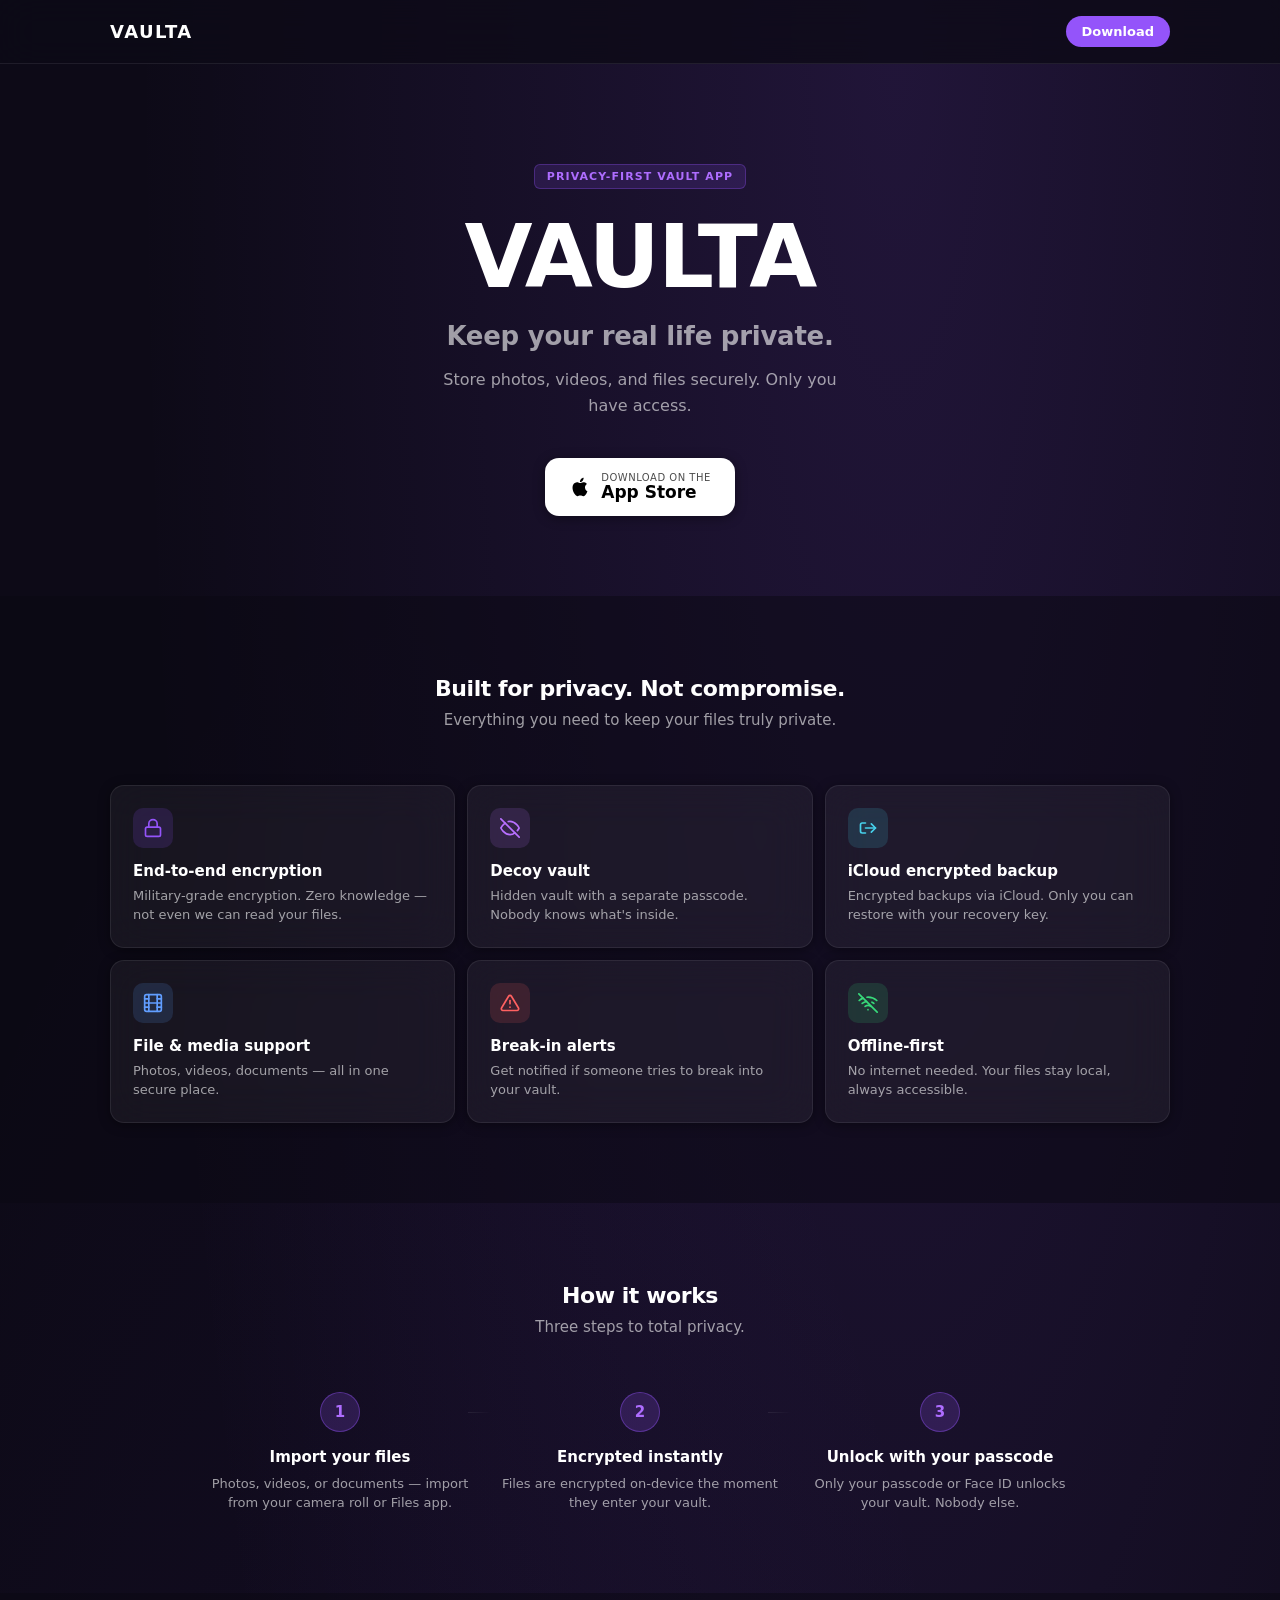
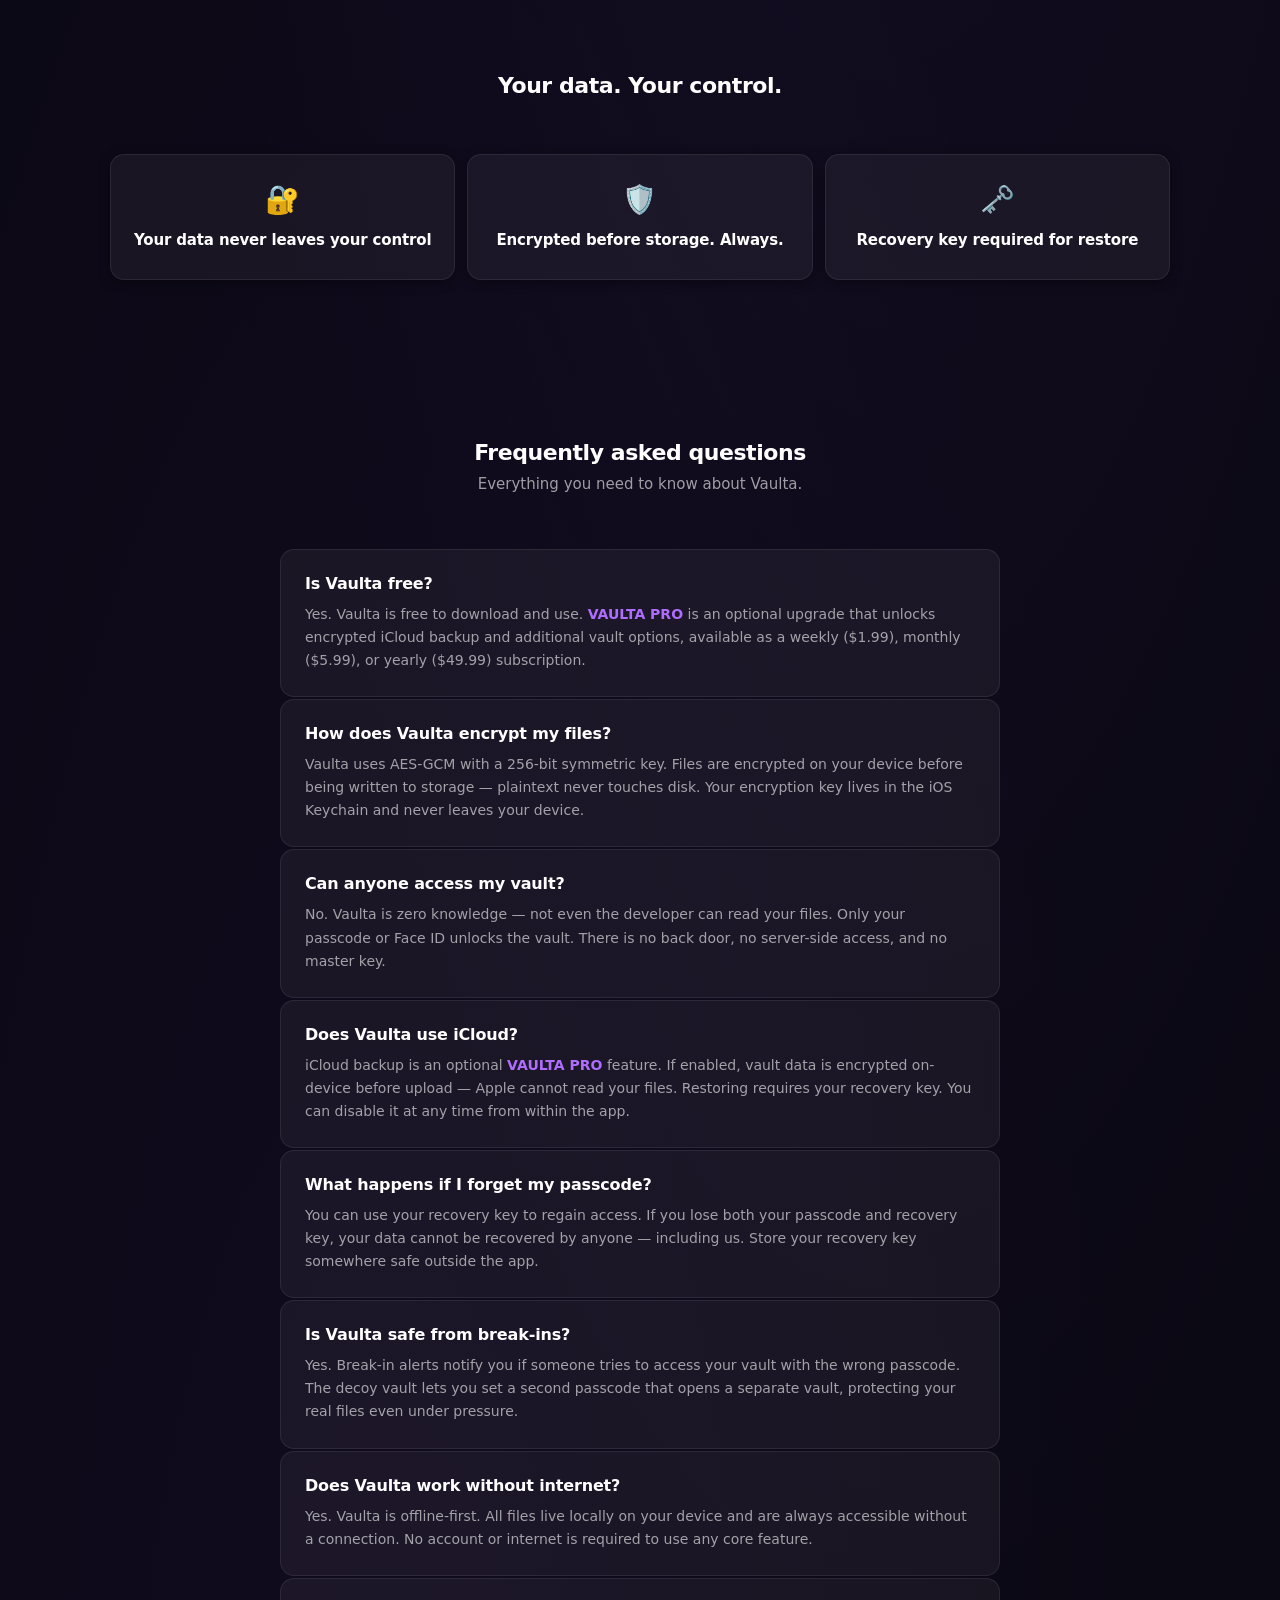
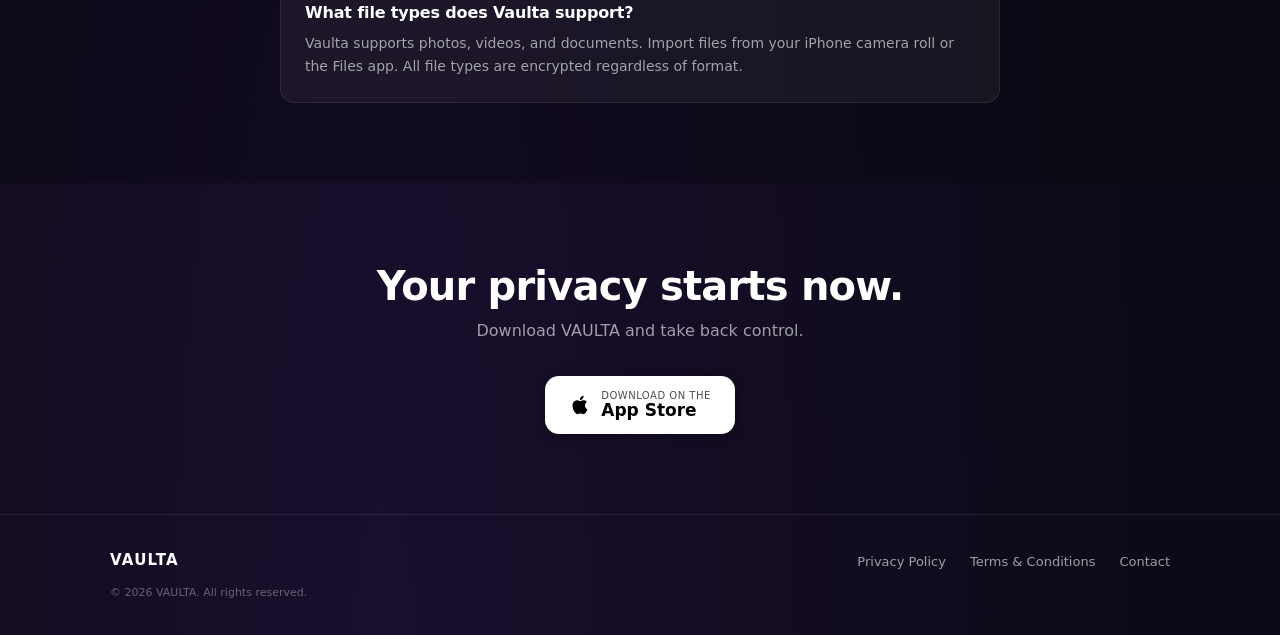
==== index.html @ 144dc6a3 "chore(appstore): switch to tracked App Store link with pt/ct/mt params Co-Authored-By: Claude Sonnet" ====
<!DOCTYPE html>
<html lang="en">
<head>
  <meta charset="UTF-8">
  <meta name="viewport" content="width=device-width, initial-scale=1.0">

  <!-- Primary SEO -->
  <title>Vaulta — Private Vault App for iPhone | Encrypted File Storage</title>
  <meta name="description" content="Store photos, videos, and files with AES-256 encryption. Zero knowledge, offline-first, with decoy vault and break-in alerts. Download free on iPhone.">
  <meta name="author" content="Martin Gábor">
  <meta name="robots" content="index, follow">
  <link rel="canonical" href="https://vaulta-secure.app/">

  <!-- Open Graph -->
  <meta property="og:type" content="website">
  <meta property="og:site_name" content="VAULTA">
  <meta property="og:title" content="Vaulta — Private Vault App for iPhone">
  <meta property="og:description" content="Store photos, videos, and files with AES-256 encryption. Zero knowledge, offline-first, with decoy vault and break-in alerts.">
  <meta property="og:url" content="https://vaulta-secure.app/">
  <meta property="og:image" content="https://vaulta-secure.app/og-image.png">
  <meta property="og:image:width" content="1200">
  <meta property="og:image:height" content="630">
  <meta property="og:image:alt" content="VAULTA — Privacy-first vault app for iPhone">

  <!-- Favicon -->
  <link rel="icon" type="image/png" href="favicon/favicon-96x96.png" sizes="96x96">
  <link rel="icon" type="image/svg+xml" href="favicon/favicon.svg">
  <link rel="shortcut icon" href="favicon/favicon.ico">
  <link rel="apple-touch-icon" sizes="180x180" href="favicon/apple-touch-icon.png">
  <link rel="manifest" href="favicon/site.webmanifest">

  <!-- PWA / Mobile -->
  <meta name="theme-color" content="#0D0A17">
  <meta name="apple-mobile-web-app-capable" content="yes">
  <meta name="apple-mobile-web-app-status-bar-style" content="black-translucent">
  <meta name="apple-mobile-web-app-title" content="VAULTA">

  <link rel="stylesheet" href="styles.css">

  <!-- Structured Data: SoftwareApplication -->
  <script type="application/ld+json">
  {
    "@context": "https://schema.org",
    "@type": "SoftwareApplication",
    "name": "VAULTA",
    "alternateName": "Vaulta Vault App",
    "applicationCategory": "UtilitiesApplication",
    "applicationSubCategory": "Privacy & Security",
    "operatingSystem": "iOS",
    "downloadUrl": "https://apps.apple.com/app/apple-store/id6764309966?pt=117865370&ct=vaulta-site&mt=8",
    "url": "https://vaulta-secure.app/",
    "description": "VAULTA is a privacy-first vault app for iPhone. Store photos, videos, and files with AES-256 end-to-end encryption. Zero knowledge — not even the developer can access your files. Features include decoy vault, break-in alerts, iCloud encrypted backup, and offline-first storage.",
    "screenshot": "https://vaulta-secure.app/og-image.png",
    "featureList": [
      "AES-GCM 256-bit end-to-end encryption",
      "Decoy vault with separate passcode",
      "Encrypted iCloud backup (PRO)",
      "Photos, videos, and document support",
      "Break-in alerts",
      "Offline-first storage",
      "Face ID and passcode unlock",
      "Zero knowledge architecture"
    ],
    "offers": [
      {
        "@type": "Offer",
        "price": "0",
        "priceCurrency": "USD",
        "description": "Free tier"
      },
      {
        "@type": "Offer",
        "name": "VAULTA PRO Weekly",
        "price": "1.99",
        "priceCurrency": "USD",
        "description": "Weekly subscription"
      },
      {
        "@type": "Offer",
        "name": "VAULTA PRO Monthly",
        "price": "5.99",
        "priceCurrency": "USD",
        "description": "Monthly subscription"
      },
      {
        "@type": "Offer",
        "name": "VAULTA PRO Yearly",
        "price": "49.99",
        "priceCurrency": "USD",
        "description": "Yearly subscription"
      }
    ],
    "author": {
      "@type": "Person",
      "name": "Martin Gábor",
      "email": "ereskaapps@gmail.com"
    },
    "publisher": {
      "@type": "Person",
      "name": "Martin Gábor"
    },
    "inLanguage": "en",
    "contentRating": "4+"
  }
  </script>

  <!-- Structured Data: Organization -->
  <script type="application/ld+json">
  {
    "@context": "https://schema.org",
    "@type": "Organization",
    "name": "VAULTA",
    "url": "https://vaulta-secure.app/",
    "logo": "https://vaulta-secure.app/og-image.png",
    "contactPoint": {
      "@type": "ContactPoint",
      "email": "ereskaapps@gmail.com",
      "contactType": "customer support"
    },
    "founder": {
      "@type": "Person",
      "name": "Martin Gábor"
    }
  }
  </script>

  <!-- Structured Data: FAQPage -->
  <script type="application/ld+json">
  {
    "@context": "https://schema.org",
    "@type": "FAQPage",
    "mainEntity": [
      {
        "@type": "Question",
        "name": "Is Vaulta free?",
        "acceptedAnswer": {
          "@type": "Answer",
          "text": "Yes. Vaulta is free to download and use. VAULTA PRO is an optional upgrade that unlocks encrypted iCloud backup and additional vault options. PRO is available as a weekly ($1.99), monthly ($5.99), or yearly ($49.99) subscription."
        }
      },
      {
        "@type": "Question",
        "name": "How does Vaulta encrypt my files?",
        "acceptedAnswer": {
          "@type": "Answer",
          "text": "Vaulta uses AES-GCM with a 256-bit symmetric key. Files are encrypted on your device before being written to storage — plaintext never touches disk. Your encryption key is stored in the iOS Keychain and is never transmitted off your device."
        }
      },
      {
        "@type": "Question",
        "name": "Can anyone access my vault?",
        "acceptedAnswer": {
          "@type": "Answer",
          "text": "No. Vaulta is zero knowledge — not even the developer can read your files. Only your passcode or Face ID unlocks the vault. There is no back door, no server-side access, and no way for anyone to decrypt your files without your passcode and recovery key."
        }
      },
      {
        "@type": "Question",
        "name": "Does Vaulta use iCloud?",
        "acceptedAnswer": {
          "@type": "Answer",
          "text": "iCloud encrypted backup is an optional VAULTA PRO feature. If you enable it, your vault data is encrypted on-device before upload — Apple cannot read your files. Restoring a backup requires your recovery key. You can disable iCloud backup at any time."
        }
      },
      {
        "@type": "Question",
        "name": "What happens if I forget my passcode?",
        "acceptedAnswer": {
          "@type": "Answer",
          "text": "If you forget your passcode, you can use your recovery key to regain access. If you lose both your passcode and your recovery key, your encrypted data cannot be recovered by anyone — including us. We strongly recommend storing your recovery key in a secure location outside the app."
        }
      },
      {
        "@type": "Question",
        "name": "Is Vaulta safe from break-ins?",
        "acceptedAnswer": {
          "@type": "Answer",
          "text": "Yes. Vaulta includes break-in alerts that notify you if someone tries to access your vault with the wrong passcode. The decoy vault feature also lets you set a separate passcode that opens a fake vault, protecting your real files even under duress."
        }
      },
      {
        "@type": "Question",
        "name": "Does Vaulta work without an internet connection?",
        "acceptedAnswer": {
          "@type": "Answer",
          "text": "Yes. Vaulta is offline-first. All files are stored locally on your device and are always accessible without an internet connection. No account or internet connection is required to use the core features."
        }
      },
      {
        "@type": "Question",
        "name": "What file types does Vaulta support?",
        "acceptedAnswer": {
          "@type": "Answer",
          "text": "Vaulta supports photos, videos, and documents. You can import files from your iPhone camera roll or the Files app. All file types are encrypted regardless of format."
        }
      }
    ]
  }
  </script>
</head>
<body>

  <!-- NAV -->
  <nav class="nav" aria-label="Site navigation">
    <div class="container">
      <div class="nav__inner">
        <a href="/" class="nav__logo" aria-label="VAULTA — Home">VAULTA</a>
        <a href="https://apps.apple.com/app/apple-store/id6764309966?pt=117865370&amp;ct=vaulta-site&amp;mt=8" class="btn btn--sm" aria-label="Download VAULTA on the App Store">Download</a>
      </div>
    </div>
  </nav>

  <main id="main-content">

  <!-- HERO -->
  <section class="hero">
    <div class="container">
      <span class="hero__eyebrow">Privacy-first vault app</span>
      <h1 class="hero__title">VAULTA</h1>
      <p class="hero__tagline">Keep your real life private.</p>
      <p class="hero__desc">Store photos, videos, and files securely. Only you have access.</p>
      <div class="hero__cta">
        <a href="https://apps.apple.com/app/apple-store/id6764309966?pt=117865370&amp;ct=vaulta-site&amp;mt=8" class="app-store-btn" aria-label="Download VAULTA on the App Store">
          <svg class="app-store-btn__icon" viewBox="0 0 24 24" fill="currentColor" aria-hidden="true">
            <path d="M18.71 19.5c-.83 1.24-1.71 2.45-3.05 2.47-1.34.03-1.77-.79-3.29-.79-1.53 0-2 .77-3.27.82-1.31.05-2.3-1.32-3.14-2.53C4.25 17 2.94 12.45 4.7 9.39c.87-1.52 2.43-2.48 4.12-2.51 1.28-.02 2.5.87 3.29.87.78 0 2.26-1.07 3.8-.91.65.03 2.47.26 3.64 1.98-.09.06-2.17 1.28-2.15 3.81.03 3.02 2.65 4.03 2.68 4.04-.03.07-.42 1.44-1.38 2.83M13 3.5c.73-.83 1.94-1.46 2.94-1.5.13 1.17-.34 2.35-1.04 3.19-.69.85-1.83 1.51-2.95 1.42-.15-1.15.41-2.35 1.05-3.11z"/>
          </svg>
          <span class="app-store-btn__text">
            <span class="app-store-btn__label">Download on the</span>
            <span class="app-store-btn__store">App Store</span>
          </span>
        </a>
      </div>
    </div>
  </section>

  <!-- FEATURES -->
  <section class="features" id="features">
    <div class="container">
      <div class="section-header fade-in">
        <h2>Built for privacy. Not compromise.</h2>
        <p>Everything you need to keep your files truly private.</p>
      </div>
      <div class="features-grid">

        <div class="feature-card fade-in">
          <div class="feature-card__icon" style="background: rgba(148,84,250,0.15);">
            <svg width="20" height="20" viewBox="0 0 24 24" fill="none" stroke="#9454FA" stroke-width="2" stroke-linecap="round" stroke-linejoin="round">
              <rect x="3" y="11" width="18" height="11" rx="2" ry="2"/><path d="M7 11V7a5 5 0 0 1 10 0v4"/>
            </svg>
          </div>
          <h3 class="feature-card__title">End-to-end encryption</h3>
          <p class="feature-card__desc">Military-grade encryption. Zero knowledge — not even we can read your files.</p>
        </div>

        <div class="feature-card fade-in">
          <div class="feature-card__icon" style="background: rgba(184,112,255,0.15);">
            <svg width="20" height="20" viewBox="0 0 24 24" fill="none" stroke="#B870FF" stroke-width="2" stroke-linecap="round" stroke-linejoin="round">
              <path d="M17.94 17.94A10.07 10.07 0 0 1 12 20c-7 0-11-8-11-8a18.45 18.45 0 0 1 5.06-5.94"/><path d="M9.9 4.24A9.12 9.12 0 0 1 12 4c7 0 11 8 11 8a18.5 18.5 0 0 1-2.16 3.19"/><line x1="1" y1="1" x2="23" y2="23"/>
            </svg>
          </div>
          <h3 class="feature-card__title">Decoy vault</h3>
          <p class="feature-card__desc">Hidden vault with a separate passcode. Nobody knows what's inside.</p>
        </div>

        <div class="feature-card fade-in">
          <div class="feature-card__icon" style="background: rgba(71,209,235,0.15);">
            <svg width="20" height="20" viewBox="0 0 24 24" fill="none" stroke="#47D1EB" stroke-width="2" stroke-linecap="round" stroke-linejoin="round">
              <polyline points="16 17 21 12 16 7"/><line x1="21" y1="12" x2="9" y2="12"/><path d="M9 18H5a2 2 0 0 1-2-2V8a2 2 0 0 1 2-2h4"/>
            </svg>
          </div>
          <h3 class="feature-card__title">iCloud encrypted backup</h3>
          <p class="feature-card__desc">Encrypted backups via iCloud. Only you can restore with your recovery key.</p>
        </div>

        <div class="feature-card fade-in">
          <div class="feature-card__icon" style="background: rgba(97,158,255,0.15);">
            <svg width="20" height="20" viewBox="0 0 24 24" fill="none" stroke="#619EFF" stroke-width="2" stroke-linecap="round" stroke-linejoin="round">
              <rect x="2" y="2" width="20" height="20" rx="2.18" ry="2.18"/><line x1="7" y1="2" x2="7" y2="22"/><line x1="17" y1="2" x2="17" y2="22"/><line x1="2" y1="12" x2="22" y2="12"/><line x1="2" y1="7" x2="7" y2="7"/><line x1="2" y1="17" x2="7" y2="17"/><line x1="17" y1="17" x2="22" y2="17"/><line x1="17" y1="7" x2="22" y2="7"/>
            </svg>
          </div>
          <h3 class="feature-card__title">File &amp; media support</h3>
          <p class="feature-card__desc">Photos, videos, documents — all in one secure place.</p>
        </div>

        <div class="feature-card fade-in">
          <div class="feature-card__icon" style="background: rgba(255,97,97,0.15);">
            <svg width="20" height="20" viewBox="0 0 24 24" fill="none" stroke="#FF6161" stroke-width="2" stroke-linecap="round" stroke-linejoin="round">
              <path d="M10.29 3.86L1.82 18a2 2 0 0 0 1.71 3h16.94a2 2 0 0 0 1.71-3L13.71 3.86a2 2 0 0 0-3.42 0z"/><line x1="12" y1="9" x2="12" y2="13"/><line x1="12" y1="17" x2="12.01" y2="17"/>
            </svg>
          </div>
          <h3 class="feature-card__title">Break-in alerts</h3>
          <p class="feature-card__desc">Get notified if someone tries to break into your vault.</p>
        </div>

        <div class="feature-card fade-in">
          <div class="feature-card__icon" style="background: rgba(56,217,122,0.15);">
            <svg width="20" height="20" viewBox="0 0 24 24" fill="none" stroke="#38D97A" stroke-width="2" stroke-linecap="round" stroke-linejoin="round">
              <line x1="1" y1="1" x2="23" y2="23"/><path d="M16.72 11.06A10.94 10.94 0 0 1 19 12.55"/><path d="M5 12.55a10.94 10.94 0 0 1 5.17-2.39"/><path d="M10.71 5.05A16 16 0 0 1 22.56 9"/><path d="M1.42 9a15.91 15.91 0 0 1 4.7-2.88"/><path d="M8.53 16.11a6 6 0 0 1 6.95 0"/><line x1="12" y1="20" x2="12.01" y2="20"/>
            </svg>
          </div>
          <h3 class="feature-card__title">Offline-first</h3>
          <p class="feature-card__desc">No internet needed. Your files stay local, always accessible.</p>
        </div>

      </div>
    </div>
  </section>

  <!-- HOW IT WORKS -->
  <section class="how-it-works" id="how-it-works">
    <div class="container">
      <div class="section-header fade-in">
        <h2>How it works</h2>
        <p>Three steps to total privacy.</p>
      </div>
      <div class="steps">

        <div class="step fade-in">
          <div class="step__number">1</div>
          <h3 class="step__title">Import your files</h3>
          <p class="step__desc">Photos, videos, or documents — import from your camera roll or Files app.</p>
        </div>

        <div class="step fade-in">
          <div class="step__number">2</div>
          <h3 class="step__title">Encrypted instantly</h3>
          <p class="step__desc">Files are encrypted on-device the moment they enter your vault.</p>
        </div>

        <div class="step fade-in">
          <div class="step__number">3</div>
          <h3 class="step__title">Unlock with your passcode</h3>
          <p class="step__desc">Only your passcode or Face ID unlocks your vault. Nobody else.</p>
        </div>

      </div>
    </div>
  </section>

  <!-- TRUST -->
  <section class="trust" id="why-vaulta">
    <div class="container">
      <div class="section-header fade-in">
        <h2>Your data. Your control.</h2>
      </div>
      <div class="trust-grid">

        <div class="trust-card fade-in">
          <div class="trust-card__icon">🔐</div>
          <p class="trust-card__title">Your data never leaves your control</p>
        </div>

        <div class="trust-card fade-in">
          <div class="trust-card__icon">🛡️</div>
          <p class="trust-card__title">Encrypted before storage. Always.</p>
        </div>

        <div class="trust-card fade-in">
          <div class="trust-card__icon">🗝️</div>
          <p class="trust-card__title">Recovery key required for restore</p>
        </div>

      </div>
    </div>
  </section>

  <!-- FAQ -->
  <section class="faq" id="faq" aria-labelledby="faq-heading">
    <div class="container">
      <div class="section-header fade-in">
        <h2 id="faq-heading">Frequently asked questions</h2>
        <p>Everything you need to know about Vaulta.</p>
      </div>
      <div class="faq-list" role="list">

        <div class="faq-item fade-in" role="listitem">
          <h3 class="faq-item__question">Is Vaulta free?</h3>
          <p class="faq-item__answer">Yes. Vaulta is free to download and use. <strong>VAULTA PRO</strong> is an optional upgrade that unlocks encrypted iCloud backup and additional vault options, available as a weekly ($1.99), monthly ($5.99), or yearly ($49.99) subscription.</p>
        </div>

        <div class="faq-item fade-in" role="listitem">
          <h3 class="faq-item__question">How does Vaulta encrypt my files?</h3>
          <p class="faq-item__answer">Vaulta uses AES-GCM with a 256-bit symmetric key. Files are encrypted on your device before being written to storage — plaintext never touches disk. Your encryption key lives in the iOS Keychain and never leaves your device.</p>
        </div>

        <div class="faq-item fade-in" role="listitem">
          <h3 class="faq-item__question">Can anyone access my vault?</h3>
          <p class="faq-item__answer">No. Vaulta is zero knowledge — not even the developer can read your files. Only your passcode or Face ID unlocks the vault. There is no back door, no server-side access, and no master key.</p>
        </div>

        <div class="faq-item fade-in" role="listitem">
          <h3 class="faq-item__question">Does Vaulta use iCloud?</h3>
          <p class="faq-item__answer">iCloud backup is an optional <strong>VAULTA PRO</strong> feature. If enabled, vault data is encrypted on-device before upload — Apple cannot read your files. Restoring requires your recovery key. You can disable it at any time from within the app.</p>
        </div>

        <div class="faq-item fade-in" role="listitem">
          <h3 class="faq-item__question">What happens if I forget my passcode?</h3>
          <p class="faq-item__answer">You can use your recovery key to regain access. If you lose both your passcode and recovery key, your data cannot be recovered by anyone — including us. Store your recovery key somewhere safe outside the app.</p>
        </div>

        <div class="faq-item fade-in" role="listitem">
          <h3 class="faq-item__question">Is Vaulta safe from break-ins?</h3>
          <p class="faq-item__answer">Yes. Break-in alerts notify you if someone tries to access your vault with the wrong passcode. The decoy vault lets you set a second passcode that opens a separate vault, protecting your real files even under pressure.</p>
        </div>

        <div class="faq-item fade-in" role="listitem">
          <h3 class="faq-item__question">Does Vaulta work without internet?</h3>
          <p class="faq-item__answer">Yes. Vaulta is offline-first. All files live locally on your device and are always accessible without a connection. No account or internet is required to use any core feature.</p>
        </div>

        <div class="faq-item fade-in" role="listitem">
          <h3 class="faq-item__question">What file types does Vaulta support?</h3>
          <p class="faq-item__answer">Vaulta supports photos, videos, and documents. Import files from your iPhone camera roll or the Files app. All file types are encrypted regardless of format.</p>
        </div>

      </div>
    </div>
  </section>

  <!-- CTA -->
  <section class="cta-section" id="download">
    <div class="container">
      <h2 class="fade-in">Your privacy starts now.</h2>
      <p class="fade-in">Download VAULTA and take back control.</p>
      <div class="fade-in">
        <a href="https://apps.apple.com/app/apple-store/id6764309966?pt=117865370&amp;ct=vaulta-site&amp;mt=8" class="app-store-btn" aria-label="Download VAULTA on the App Store">
          <svg class="app-store-btn__icon" viewBox="0 0 24 24" fill="currentColor" aria-hidden="true">
            <path d="M18.71 19.5c-.83 1.24-1.71 2.45-3.05 2.47-1.34.03-1.77-.79-3.29-.79-1.53 0-2 .77-3.27.82-1.31.05-2.3-1.32-3.14-2.53C4.25 17 2.94 12.45 4.7 9.39c.87-1.52 2.43-2.48 4.12-2.51 1.28-.02 2.5.87 3.29.87.78 0 2.26-1.07 3.8-.91.65.03 2.47.26 3.64 1.98-.09.06-2.17 1.28-2.15 3.81.03 3.02 2.65 4.03 2.68 4.04-.03.07-.42 1.44-1.38 2.83M13 3.5c.73-.83 1.94-1.46 2.94-1.5.13 1.17-.34 2.35-1.04 3.19-.69.85-1.83 1.51-2.95 1.42-.15-1.15.41-2.35 1.05-3.11z"/>
          </svg>
          <span class="app-store-btn__text">
            <span class="app-store-btn__label">Download on the</span>
            <span class="app-store-btn__store">App Store</span>
          </span>
        </a>
      </div>
    </div>
  </section>

  </main>

  <!-- FOOTER -->
  <footer class="footer">
    <div class="container">
      <div class="footer__inner">
        <span class="footer__logo">VAULTA</span>
        <ul class="footer__links">
          <li><a href="privacy.html">Privacy Policy</a></li>
          <li><a href="terms.html">Terms &amp; Conditions</a></li>
          <li><a href="mailto:ereskaapps@gmail.com">Contact</a></li>
        </ul>
        <p class="footer__copy">© 2026 VAULTA. All rights reserved.</p>
      </div>
    </div>
  </footer>

  <script>
    const observer = new IntersectionObserver((entries) => {
      entries.forEach(e => {
        if (e.isIntersecting) {
          e.target.classList.add('visible');
          observer.unobserve(e.target);
        }
      });
    }, { threshold: 0.1 });

    document.querySelectorAll('.fade-in').forEach(el => observer.observe(el));
  </script>

</body>
</html>
---- styles.css ----
/* ===== RESET ===== */
*, *::before, *::after {
  box-sizing: border-box;
  margin: 0;
  padding: 0;
}

/* ===== TOKENS ===== */
:root {
  --bg-main: #0D0A17;
  --bg-deep: #0A0812;
  --accent: #9454FA;
  --accent-dark: #6E2ED1;
  --accent-light: #AE6DFF;
  --text-primary: #FFFFFF;
  --text-secondary: rgba(255, 255, 255, 0.6);
  --text-tertiary: rgba(255, 255, 255, 0.35);
  --glass-bg: rgba(255, 255, 255, 0.05);
  --glass-border: rgba(255, 255, 255, 0.08);
  --card-shadow: 0 2px 12px rgba(0, 0, 0, 0.4);
  --radius-card: 14px;
  --radius-pill: 9999px;
  --font: system-ui, -apple-system, BlinkMacSystemFont, 'Segoe UI', sans-serif;
  --max-w: 1100px;
  --transition-spring: all 0.28s cubic-bezier(0.34, 1.56, 0.64, 1);
}

/* ===== BASE ===== */
html {
  scroll-behavior: smooth;
}

body {
  font-family: var(--font);
  font-size: 16px;
  color: var(--text-primary);
  background: radial-gradient(ellipse at 70% 0%, rgba(148, 84, 250, 0.15) 0%, transparent 60%),
              radial-gradient(ellipse at 30% 100%, rgba(110, 46, 209, 0.12) 0%, transparent 60%),
              var(--bg-main);
  min-height: 100vh;
  -webkit-font-smoothing: antialiased;
}

a {
  color: inherit;
  text-decoration: none;
}

img {
  max-width: 100%;
  display: block;
}

/* ===== LAYOUT ===== */
.container {
  width: 100%;
  max-width: var(--max-w);
  margin: 0 auto;
  padding: 0 20px;
}

section {
  padding: 80px 0;
}

/* ===== NAV ===== */
.nav {
  position: sticky;
  top: 0;
  z-index: 100;
  padding: 16px 0;
  background: rgba(13, 10, 23, 0.8);
  backdrop-filter: blur(20px);
  -webkit-backdrop-filter: blur(20px);
  border-bottom: 1px solid var(--glass-border);
}

.nav__inner {
  display: flex;
  align-items: center;
  justify-content: space-between;
}

.nav__logo {
  font-size: 18px;
  font-weight: 700;
  letter-spacing: 0.08em;
  color: var(--text-primary);
}

.btn {
  display: inline-flex;
  align-items: center;
  justify-content: center;
  gap: 8px;
  padding: 12px 22px;
  font-family: var(--font);
  font-size: 15px;
  font-weight: 600;
  color: var(--text-primary);
  background: var(--accent);
  border: none;
  border-radius: var(--radius-pill);
  cursor: pointer;
  transition: var(--transition-spring);
  text-decoration: none;
  white-space: nowrap;
}

.btn:hover {
  background: var(--accent-dark);
  transform: translateY(-1px);
}

.btn:active {
  transform: scale(0.97);
}

.btn--sm {
  padding: 8px 16px;
  font-size: 13px;
}

/* ===== HERO ===== */
.hero {
  padding: 100px 0 80px;
  text-align: center;
}

.hero__eyebrow {
  display: inline-block;
  margin-bottom: 24px;
  padding: 5px 12px;
  font-size: 11px;
  font-weight: 600;
  letter-spacing: 0.1em;
  color: var(--accent-light);
  background: rgba(148, 84, 250, 0.15);
  border: 1px solid rgba(148, 84, 250, 0.3);
  border-radius: 6px;
  text-transform: uppercase;
}

.hero__title {
  font-size: clamp(52px, 10vw, 88px);
  font-weight: 700;
  letter-spacing: -0.02em;
  line-height: 1;
  margin-bottom: 20px;
  animation: fadeInUp 0.6s ease-out both;
}

.hero__tagline {
  font-size: clamp(20px, 3vw, 26px);
  font-weight: 600;
  letter-spacing: -0.01em;
  color: var(--text-secondary);
  margin-bottom: 16px;
  animation: fadeInUp 0.6s 0.1s ease-out both;
}

.hero__desc {
  font-size: 16px;
  color: var(--text-secondary);
  max-width: 420px;
  margin: 0 auto 40px;
  line-height: 1.6;
  animation: fadeInUp 0.6s 0.2s ease-out both;
}

.hero__cta {
  animation: fadeInUp 0.6s 0.3s ease-out both;
}

.app-store-btn {
  display: inline-flex;
  align-items: center;
  gap: 10px;
  padding: 14px 24px;
  background: var(--text-primary);
  color: #000;
  border-radius: var(--radius-card);
  font-size: 14px;
  font-weight: 600;
  transition: var(--transition-spring);
  box-shadow: var(--card-shadow);
}

.app-store-btn:hover {
  transform: translateY(-2px);
  box-shadow: 0 8px 24px rgba(0, 0, 0, 0.5);
}

.app-store-btn:active {
  transform: scale(0.97);
}

.app-store-btn__icon {
  width: 22px;
  height: 22px;
  flex-shrink: 0;
}

.app-store-btn__text {
  display: flex;
  flex-direction: column;
  align-items: flex-start;
}

.app-store-btn__label {
  font-size: 10px;
  font-weight: 400;
  opacity: 0.7;
  text-transform: uppercase;
  letter-spacing: 0.05em;
}

.app-store-btn__store {
  font-size: 17px;
  font-weight: 700;
  line-height: 1.1;
}

/* ===== SECTION HEADER ===== */
.section-header {
  text-align: center;
  margin-bottom: 56px;
}

.section-header h2 {
  font-size: 22px;
  font-weight: 700;
  letter-spacing: -0.02em;
  margin-bottom: 10px;
}

.section-header p {
  font-size: 15px;
  color: var(--text-secondary);
}

/* ===== FEATURES ===== */
.features {
  background: rgba(10, 8, 18, 0.5);
}

.features-grid {
  display: grid;
  grid-template-columns: repeat(auto-fit, minmax(280px, 1fr));
  gap: 12px;
}

.feature-card {
  background: var(--glass-bg);
  backdrop-filter: blur(20px);
  -webkit-backdrop-filter: blur(20px);
  border: 1px solid var(--glass-border);
  border-radius: var(--radius-card);
  padding: 22px;
  box-shadow: var(--card-shadow);
  transition: var(--transition-spring);
}

.feature-card:hover {
  transform: translateY(-2px);
  border-color: rgba(148, 84, 250, 0.25);
  box-shadow: 0 4px 20px rgba(148, 84, 250, 0.12);
}

.feature-card__icon {
  width: 40px;
  height: 40px;
  border-radius: 10px;
  display: flex;
  align-items: center;
  justify-content: center;
  font-size: 18px;
  margin-bottom: 14px;
}

.feature-card__title {
  font-size: 15px;
  font-weight: 600;
  margin-bottom: 6px;
}

.feature-card__desc {
  font-size: 13px;
  color: var(--text-secondary);
  line-height: 1.5;
}

/* ===== HOW IT WORKS ===== */
.steps {
  display: flex;
  gap: 20px;
  align-items: flex-start;
  justify-content: center;
}

.step {
  flex: 1;
  max-width: 280px;
  text-align: center;
  position: relative;
}

.step:not(:last-child)::after {
  content: '';
  position: absolute;
  top: 20px;
  right: -12px;
  width: 24px;
  height: 1px;
  background: linear-gradient(to right, var(--glass-border), transparent);
}

.step__number {
  width: 40px;
  height: 40px;
  border-radius: var(--radius-pill);
  background: rgba(148, 84, 250, 0.2);
  border: 1px solid rgba(148, 84, 250, 0.4);
  color: var(--accent-light);
  font-size: 15px;
  font-weight: 700;
  display: flex;
  align-items: center;
  justify-content: center;
  margin: 0 auto 16px;
}

.step__title {
  font-size: 15px;
  font-weight: 600;
  margin-bottom: 8px;
}

.step__desc {
  font-size: 13px;
  color: var(--text-secondary);
  line-height: 1.5;
}

@media (max-width: 600px) {
  .steps {
    flex-direction: column;
    align-items: center;
  }

  .step:not(:last-child)::after {
    display: none;
  }
}

/* ===== TRUST ===== */
.trust {
  background: rgba(10, 8, 18, 0.5);
}

.trust-grid {
  display: grid;
  grid-template-columns: repeat(auto-fit, minmax(240px, 1fr));
  gap: 12px;
}

.trust-card {
  background: var(--glass-bg);
  border: 1px solid var(--glass-border);
  border-radius: var(--radius-card);
  padding: 28px 22px;
  text-align: center;
  box-shadow: var(--card-shadow);
}

.trust-card__icon {
  font-size: 28px;
  margin-bottom: 14px;
}

.trust-card__title {
  font-size: 15px;
  font-weight: 600;
  letter-spacing: -0.01em;
  line-height: 1.4;
}

/* ===== CTA SECTION ===== */
.cta-section {
  text-align: center;
}

.cta-section h2 {
  font-size: clamp(28px, 5vw, 40px);
  font-weight: 700;
  letter-spacing: -0.02em;
  margin-bottom: 12px;
}

.cta-section p {
  font-size: 16px;
  color: var(--text-secondary);
  margin-bottom: 36px;
}

/* ===== FOOTER ===== */
.footer {
  padding: 36px 0;
  border-top: 1px solid var(--glass-border);
}

.footer__inner {
  display: flex;
  align-items: center;
  justify-content: space-between;
  flex-wrap: wrap;
  gap: 16px;
}

.footer__logo {
  font-size: 15px;
  font-weight: 700;
  letter-spacing: 0.08em;
}

.footer__links {
  display: flex;
  gap: 24px;
  list-style: none;
}

.footer__links a {
  font-size: 13px;
  color: var(--text-secondary);
  transition: color 0.2s;
}

.footer__links a:hover {
  color: var(--text-primary);
}

.footer__copy {
  font-size: 11px;
  color: var(--text-tertiary);
  width: 100%;
}

@media (max-width: 600px) {
  .footer__inner {
    flex-direction: column;
    align-items: flex-start;
  }
}

/* ===== ANIMATIONS ===== */
@keyframes fadeInUp {
  from {
    opacity: 0;
    transform: translateY(20px);
  }
  to {
    opacity: 1;
    transform: translateY(0);
  }
}

.fade-in {
  opacity: 0;
  transform: translateY(16px);
  transition: opacity 0.5s ease-out, transform 0.5s ease-out;
}

.fade-in.visible {
  opacity: 1;
  transform: translateY(0);
}

/* ===== LEGAL PAGES ===== */
.legal-hero {
  padding: 80px 0 40px;
  border-bottom: 1px solid var(--glass-border);
  margin-bottom: 56px;
}

.legal-hero h1 {
  font-size: 28px;
  font-weight: 700;
  letter-spacing: -0.02em;
  margin-bottom: 8px;
}

.legal-hero p {
  font-size: 13px;
  color: var(--text-tertiary);
}

.legal-content {
  max-width: 720px;
  margin: 0 auto;
  padding-bottom: 80px;
}

.legal-content h2 {
  font-size: 18px;
  font-weight: 600;
  letter-spacing: -0.01em;
  margin: 40px 0 12px;
  color: var(--text-primary);
}

.legal-content p,
.legal-content li {
  font-size: 15px;
  color: var(--text-secondary);
  line-height: 1.7;
  margin-bottom: 12px;
}

.legal-content ul {
  padding-left: 20px;
  margin-bottom: 12px;
}

.legal-content a {
  color: var(--accent-light);
  text-decoration: underline;
  text-underline-offset: 3px;
}

/* ===== FAQ ===== */
.faq {
  background: rgba(10, 8, 18, 0.5);
}

.faq-list {
  max-width: 720px;
  margin: 0 auto;
  display: flex;
  flex-direction: column;
  gap: 2px;
}

.faq-item {
  background: var(--glass-bg);
  border: 1px solid var(--glass-border);
  border-radius: var(--radius-card);
  padding: 24px;
  transition: border-color 0.2s ease;
}

.faq-item:hover {
  border-color: rgba(148, 84, 250, 0.25);
}

.faq-item__question {
  font-size: 16px;
  font-weight: 600;
  letter-spacing: -0.01em;
  margin-bottom: 10px;
  color: var(--text-primary);
}

.faq-item__answer {
  font-size: 14px;
  color: var(--text-secondary);
  line-height: 1.65;
}

.faq-item__answer strong {
  color: var(--accent-light);
}
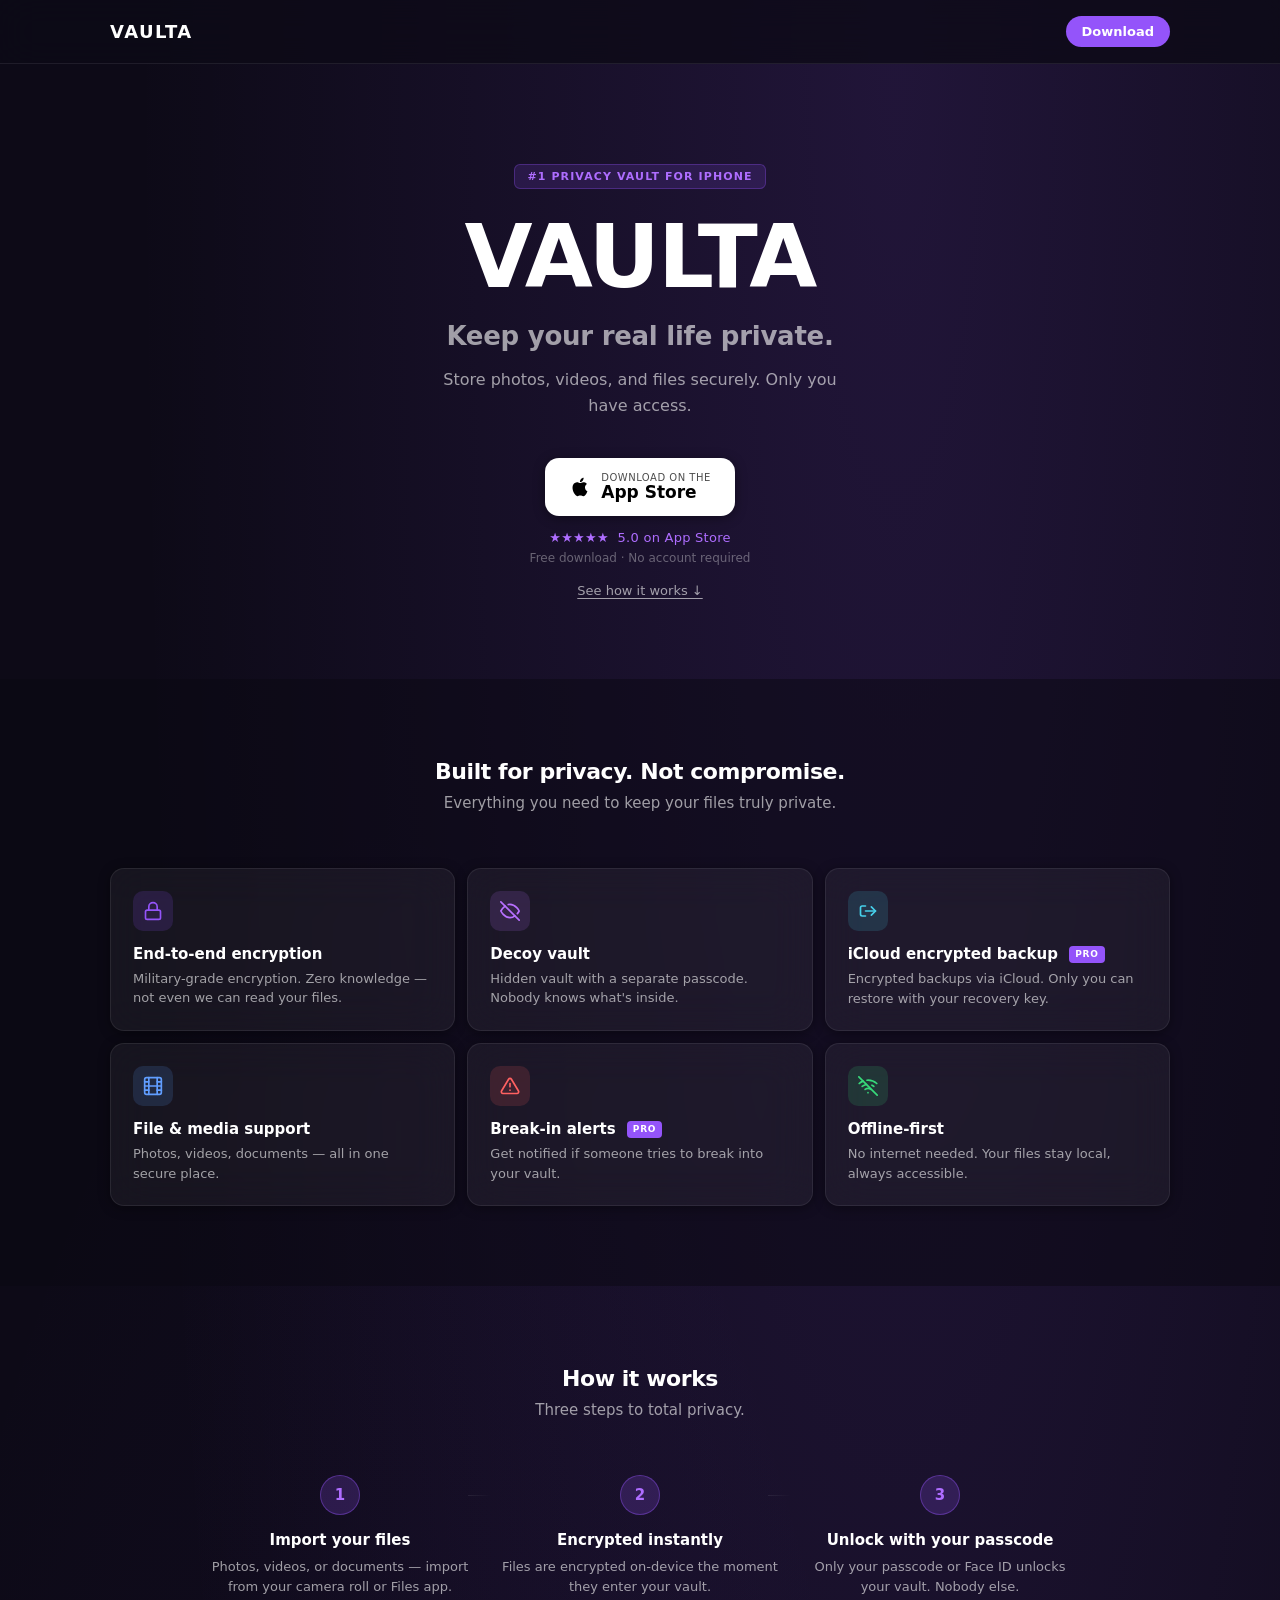
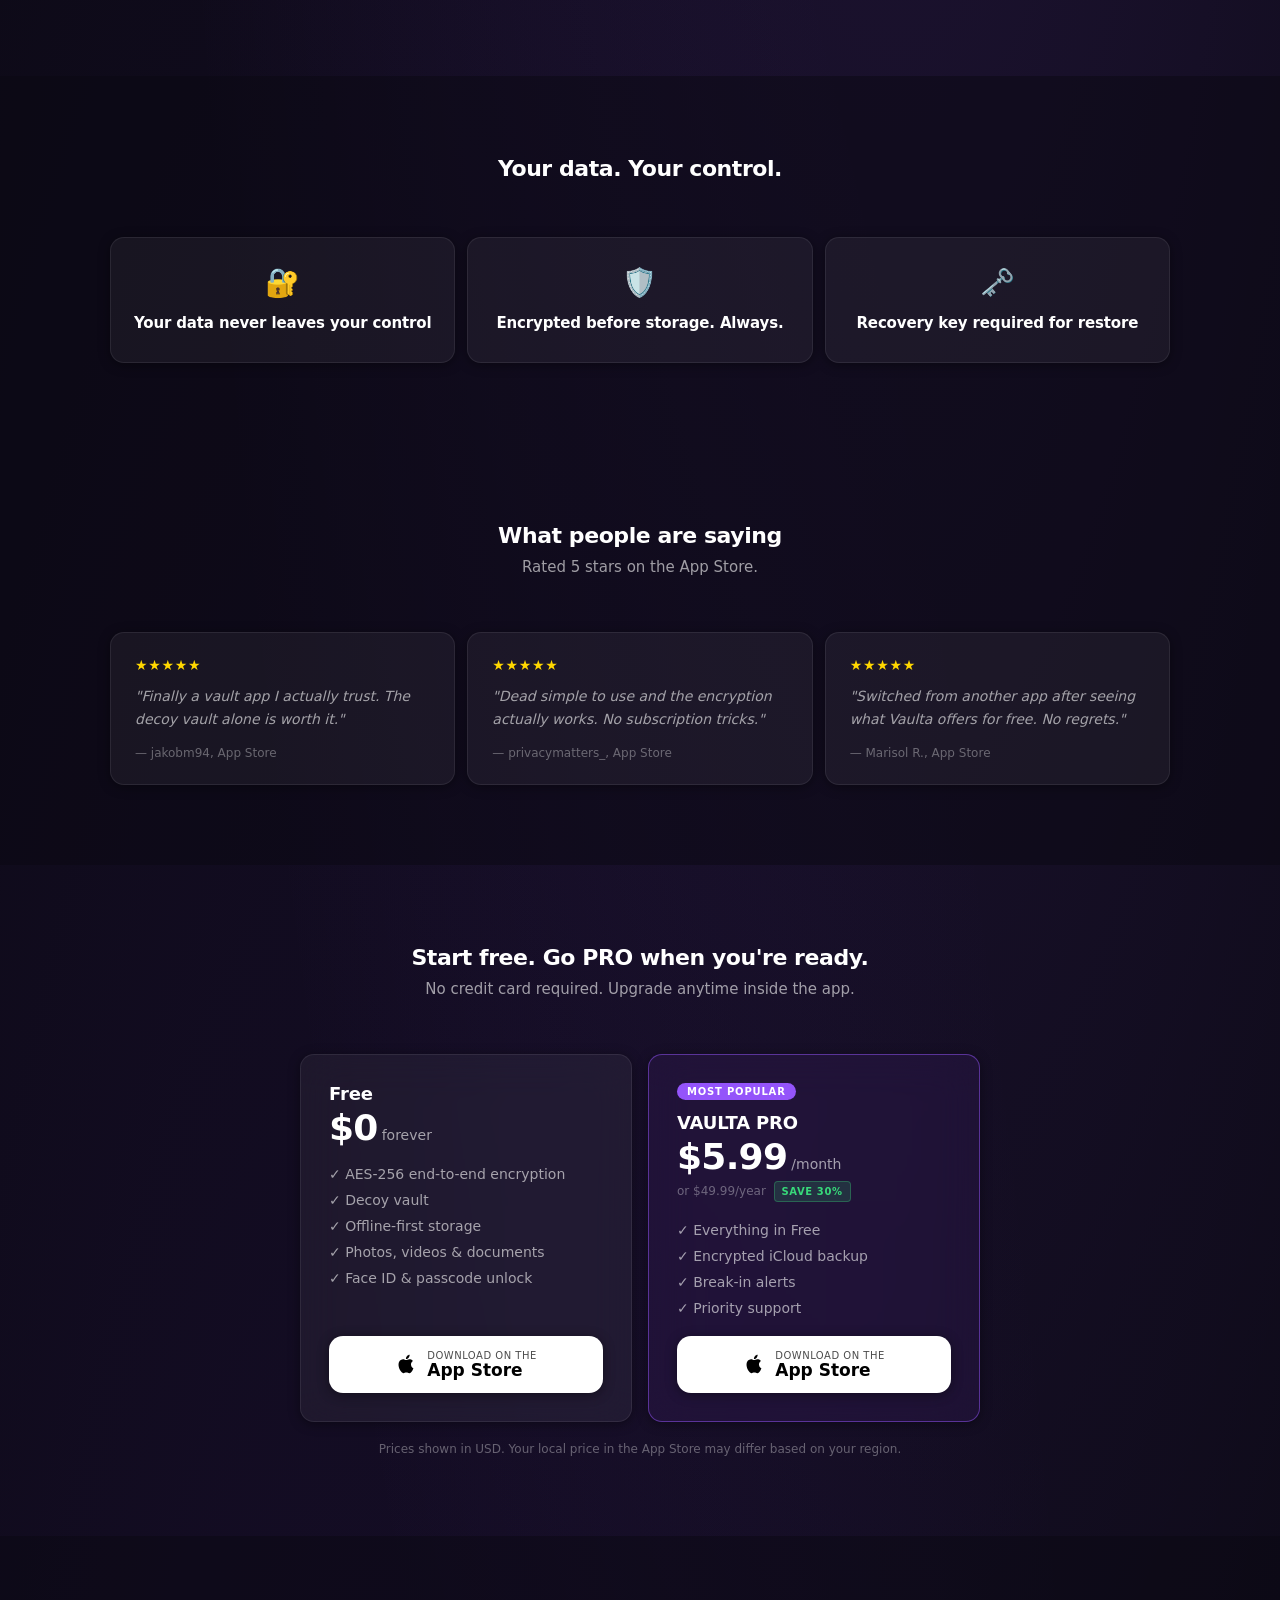
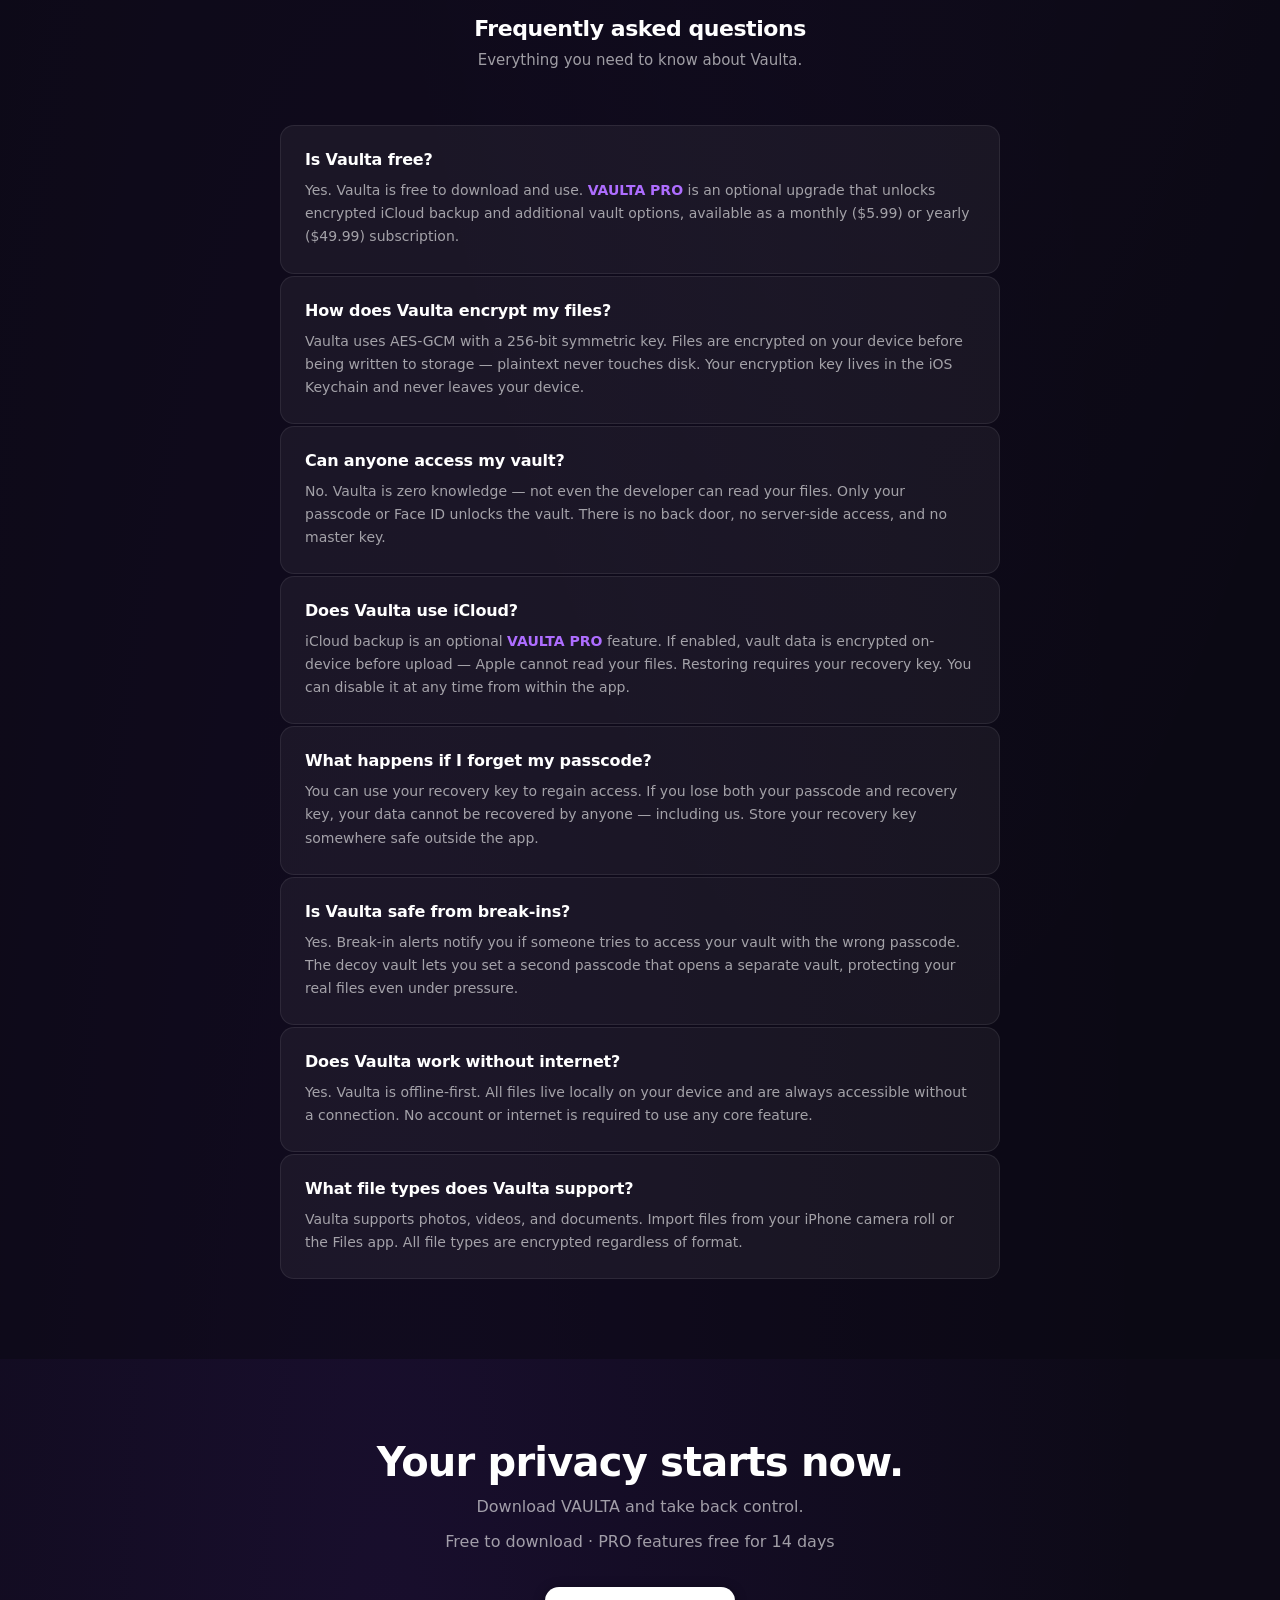
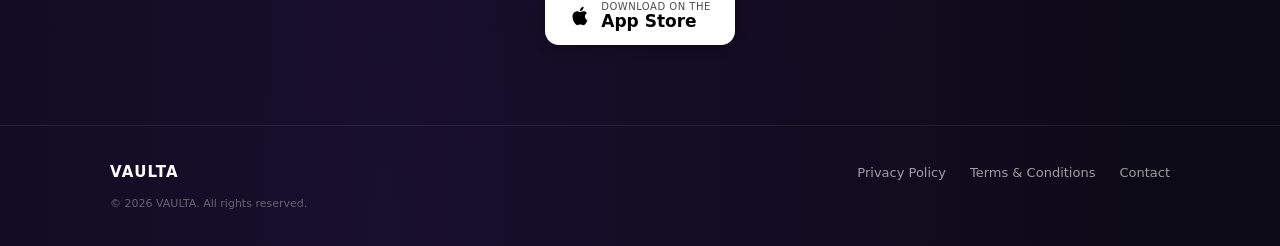
==== commit 5fed6a16: "feat(landing): conversion uplift + pricing cleanup + reviews section - Hero: updated eyebrow, star r" ====
--- a/index.html
+++ b/index.html
@@ -70,13 +70,6 @@
       },
       {
         "@type": "Offer",
-        "name": "VAULTA PRO Weekly",
-        "price": "1.99",
-        "priceCurrency": "USD",
-        "description": "Weekly subscription"
-      },
-      {
-        "@type": "Offer",
         "name": "VAULTA PRO Monthly",
         "price": "5.99",
         "priceCurrency": "USD",
@@ -135,7 +128,7 @@
         "name": "Is Vaulta free?",
         "acceptedAnswer": {
           "@type": "Answer",
-          "text": "Yes. Vaulta is free to download and use. VAULTA PRO is an optional upgrade that unlocks encrypted iCloud backup and additional vault options. PRO is available as a weekly ($1.99), monthly ($5.99), or yearly ($49.99) subscription."
+          "text": "Yes. Vaulta is free to download and use. VAULTA PRO is an optional upgrade that unlocks encrypted iCloud backup and additional vault options. PRO is available as a monthly ($5.99) or yearly ($49.99) subscription."
         }
       },
       {
@@ -215,7 +208,7 @@
   <!-- HERO -->
   <section class="hero">
     <div class="container">
-      <span class="hero__eyebrow">Privacy-first vault app</span>
+      <span class="hero__eyebrow">#1 Privacy Vault for iPhone</span>
       <h1 class="hero__title">VAULTA</h1>
       <p class="hero__tagline">Keep your real life private.</p>
       <p class="hero__desc">Store photos, videos, and files securely. Only you have access.</p>
@@ -229,6 +222,9 @@
             <span class="app-store-btn__store">App Store</span>
           </span>
         </a>
+        <p class="hero-proof">★★★★★ &nbsp;5.0 on App Store</p>
+        <p class="hero-hint">Free download &middot; No account required</p>
+        <a href="#how-it-works" class="hero-secondary-cta">See how it works ↓</a>
       </div>
     </div>
   </section>
@@ -268,7 +264,7 @@
               <polyline points="16 17 21 12 16 7"/><line x1="21" y1="12" x2="9" y2="12"/><path d="M9 18H5a2 2 0 0 1-2-2V8a2 2 0 0 1 2-2h4"/>
             </svg>
           </div>
-          <h3 class="feature-card__title">iCloud encrypted backup</h3>
+          <h3 class="feature-card__title">iCloud encrypted backup <span class="badge-pro">PRO</span></h3>
           <p class="feature-card__desc">Encrypted backups via iCloud. Only you can restore with your recovery key.</p>
         </div>
 
@@ -288,7 +284,7 @@
               <path d="M10.29 3.86L1.82 18a2 2 0 0 0 1.71 3h16.94a2 2 0 0 0 1.71-3L13.71 3.86a2 2 0 0 0-3.42 0z"/><line x1="12" y1="9" x2="12" y2="13"/><line x1="12" y1="17" x2="12.01" y2="17"/>
             </svg>
           </div>
-          <h3 class="feature-card__title">Break-in alerts</h3>
+          <h3 class="feature-card__title">Break-in alerts <span class="badge-pro">PRO</span></h3>
           <p class="feature-card__desc">Get notified if someone tries to break into your vault.</p>
         </div>
 
@@ -364,6 +360,104 @@
     </div>
   </section>
 
+  <!-- REVIEWS -->
+  <section class="reviews" id="reviews">
+    <div class="container">
+      <div class="section-header fade-in">
+        <h2>What people are saying</h2>
+        <p>Rated 5 stars on the App Store.</p>
+      </div>
+      <div class="reviews-grid">
+
+        <div class="review-card fade-in">
+          <div class="review-card__stars">★★★★★</div>
+          <p class="review-card__quote">"Finally a vault app I actually trust. The decoy vault alone is worth it."</p>
+          <span class="review-card__author">— jakobm94, App Store</span>
+        </div>
+
+        <div class="review-card fade-in">
+          <div class="review-card__stars">★★★★★</div>
+          <p class="review-card__quote">"Dead simple to use and the encryption actually works. No subscription tricks."</p>
+          <span class="review-card__author">— privacymatters_, App Store</span>
+        </div>
+
+        <div class="review-card fade-in">
+          <div class="review-card__stars">★★★★★</div>
+          <p class="review-card__quote">"Switched from another app after seeing what Vaulta offers for free. No regrets."</p>
+          <span class="review-card__author">— Marisol R., App Store</span>
+        </div>
+
+      </div>
+    </div>
+  </section>
+
+  <!-- PRICING -->
+  <section class="pricing" id="pricing">
+    <div class="container">
+      <div class="section-header fade-in">
+        <h2>Start free. Go PRO when you're ready.</h2>
+        <p>No credit card required. Upgrade anytime inside the app.</p>
+      </div>
+      <div class="pricing-grid">
+
+        <div class="pricing-card fade-in">
+          <div class="pricing-card__header">
+            <h3 class="pricing-card__name">Free</h3>
+            <div class="price-tag">
+              <span class="price-tag__amount">$0</span>
+              <span class="price-tag__period">forever</span>
+            </div>
+          </div>
+          <ul class="pricing-card__features">
+            <li>✓ AES-256 end-to-end encryption</li>
+            <li>✓ Decoy vault</li>
+            <li>✓ Offline-first storage</li>
+            <li>✓ Photos, videos &amp; documents</li>
+            <li>✓ Face ID &amp; passcode unlock</li>
+          </ul>
+          <a href="https://apps.apple.com/app/apple-store/id6764309966?pt=117865370&amp;ct=vaulta-site&amp;mt=8" class="app-store-btn pricing-card__cta" aria-label="Download VAULTA free on the App Store">
+            <svg class="app-store-btn__icon" viewBox="0 0 24 24" fill="currentColor" aria-hidden="true">
+              <path d="M18.71 19.5c-.83 1.24-1.71 2.45-3.05 2.47-1.34.03-1.77-.79-3.29-.79-1.53 0-2 .77-3.27.82-1.31.05-2.3-1.32-3.14-2.53C4.25 17 2.94 12.45 4.7 9.39c.87-1.52 2.43-2.48 4.12-2.51 1.28-.02 2.5.87 3.29.87.78 0 2.26-1.07 3.8-.91.65.03 2.47.26 3.64 1.98-.09.06-2.17 1.28-2.15 3.81.03 3.02 2.65 4.03 2.68 4.04-.03.07-.42 1.44-1.38 2.83M13 3.5c.73-.83 1.94-1.46 2.94-1.5.13 1.17-.34 2.35-1.04 3.19-.69.85-1.83 1.51-2.95 1.42-.15-1.15.41-2.35 1.05-3.11z"/>
+            </svg>
+            <span class="app-store-btn__text">
+              <span class="app-store-btn__label">Download on the</span>
+              <span class="app-store-btn__store">App Store</span>
+            </span>
+          </a>
+        </div>
+
+        <div class="pricing-card pricing-card--featured fade-in">
+          <div class="pricing-card__badge">Most popular</div>
+          <div class="pricing-card__header">
+            <h3 class="pricing-card__name">VAULTA PRO</h3>
+            <div class="price-tag">
+              <span class="price-tag__amount">$5.99</span>
+              <span class="price-tag__period">/month</span>
+            </div>
+            <p class="pricing-card__alts">or $49.99/year &nbsp;<span class="badge-save">Save 30%</span></p>
+          </div>
+          <ul class="pricing-card__features">
+            <li>✓ Everything in Free</li>
+            <li>✓ Encrypted iCloud backup</li>
+            <li>✓ Break-in alerts</li>
+            <li>✓ Priority support</li>
+          </ul>
+          <a href="https://apps.apple.com/app/apple-store/id6764309966?pt=117865370&amp;ct=vaulta-site&amp;mt=8" class="app-store-btn pricing-card__cta" aria-label="Get VAULTA PRO on the App Store">
+            <svg class="app-store-btn__icon" viewBox="0 0 24 24" fill="currentColor" aria-hidden="true">
+              <path d="M18.71 19.5c-.83 1.24-1.71 2.45-3.05 2.47-1.34.03-1.77-.79-3.29-.79-1.53 0-2 .77-3.27.82-1.31.05-2.3-1.32-3.14-2.53C4.25 17 2.94 12.45 4.7 9.39c.87-1.52 2.43-2.48 4.12-2.51 1.28-.02 2.5.87 3.29.87.78 0 2.26-1.07 3.8-.91.65.03 2.47.26 3.64 1.98-.09.06-2.17 1.28-2.15 3.81.03 3.02 2.65 4.03 2.68 4.04-.03.07-.42 1.44-1.38 2.83M13 3.5c.73-.83 1.94-1.46 2.94-1.5.13 1.17-.34 2.35-1.04 3.19-.69.85-1.83 1.51-2.95 1.42-.15-1.15.41-2.35 1.05-3.11z"/>
+            </svg>
+            <span class="app-store-btn__text">
+              <span class="app-store-btn__label">Download on the</span>
+              <span class="app-store-btn__store">App Store</span>
+            </span>
+          </a>
+        </div>
+
+      </div>
+      <p class="pricing-note">Prices shown in USD. Your local price in the App Store may differ based on your region.</p>
+    </div>
+  </section>
+
   <!-- FAQ -->
   <section class="faq" id="faq" aria-labelledby="faq-heading">
     <div class="container">
@@ -375,7 +469,7 @@
 
         <div class="faq-item fade-in" role="listitem">
           <h3 class="faq-item__question">Is Vaulta free?</h3>
-          <p class="faq-item__answer">Yes. Vaulta is free to download and use. <strong>VAULTA PRO</strong> is an optional upgrade that unlocks encrypted iCloud backup and additional vault options, available as a weekly ($1.99), monthly ($5.99), or yearly ($49.99) subscription.</p>
+          <p class="faq-item__answer">Yes. Vaulta is free to download and use. <strong>VAULTA PRO</strong> is an optional upgrade that unlocks encrypted iCloud backup and additional vault options, available as a monthly ($5.99) or yearly ($49.99) subscription.</p>
         </div>
 
         <div class="faq-item fade-in" role="listitem">
@@ -422,6 +516,7 @@
     <div class="container">
       <h2 class="fade-in">Your privacy starts now.</h2>
       <p class="fade-in">Download VAULTA and take back control.</p>
+      <p class="cta-section__hint fade-in">Free to download &middot; PRO features free for 14 days</p>
       <div class="fade-in">
         <a href="https://apps.apple.com/app/apple-store/id6764309966?pt=117865370&amp;ct=vaulta-site&amp;mt=8" class="app-store-btn" aria-label="Download VAULTA on the App Store">
           <svg class="app-store-btn__icon" viewBox="0 0 24 24" fill="currentColor" aria-hidden="true">
--- a/styles.css
+++ b/styles.css
@@ -569,3 +569,216 @@
 .faq-item__answer strong {
   color: var(--accent-light);
 }
+
+/* ===== HERO EXTRAS ===== */
+.hero-proof {
+  margin-top: 14px;
+  font-size: 13px;
+  color: var(--accent-light);
+  letter-spacing: 0.02em;
+}
+
+.hero-hint {
+  margin-top: 6px;
+  font-size: 12px;
+  color: var(--text-tertiary);
+}
+
+.hero-secondary-cta {
+  display: inline-block;
+  margin-top: 18px;
+  font-size: 13px;
+  color: var(--text-secondary);
+  text-decoration: underline;
+  text-underline-offset: 3px;
+  transition: color 0.2s;
+}
+
+.hero-secondary-cta:hover {
+  color: var(--text-primary);
+}
+
+/* ===== PRO BADGE ===== */
+.badge-pro {
+  display: inline-block;
+  margin-left: 6px;
+  padding: 2px 6px;
+  font-size: 9px;
+  font-weight: 700;
+  letter-spacing: 0.08em;
+  text-transform: uppercase;
+  color: var(--text-primary);
+  background: var(--accent);
+  border-radius: 4px;
+  vertical-align: middle;
+  line-height: 1.5;
+}
+
+/* ===== PRICING ===== */
+.pricing-grid {
+  display: grid;
+  grid-template-columns: repeat(auto-fit, minmax(260px, 1fr));
+  gap: 16px;
+  max-width: 680px;
+  margin: 0 auto;
+}
+
+.pricing-card {
+  background: var(--glass-bg);
+  backdrop-filter: blur(20px);
+  -webkit-backdrop-filter: blur(20px);
+  border: 1px solid var(--glass-border);
+  border-radius: var(--radius-card);
+  padding: 28px;
+  box-shadow: var(--card-shadow);
+  display: flex;
+  flex-direction: column;
+  gap: 20px;
+}
+
+.pricing-card--featured {
+  border-color: rgba(148, 84, 250, 0.5);
+  background: rgba(148, 84, 250, 0.08);
+}
+
+.pricing-card__badge {
+  align-self: flex-start;
+  padding: 3px 10px;
+  font-size: 10px;
+  font-weight: 700;
+  letter-spacing: 0.08em;
+  text-transform: uppercase;
+  color: var(--text-primary);
+  background: var(--accent);
+  border-radius: var(--radius-pill);
+  margin-bottom: -8px;
+}
+
+.pricing-card__header {
+  display: flex;
+  flex-direction: column;
+}
+
+.pricing-card__name {
+  font-size: 18px;
+  font-weight: 700;
+  letter-spacing: -0.01em;
+  margin-bottom: 6px;
+}
+
+.price-tag {
+  display: flex;
+  align-items: baseline;
+  gap: 4px;
+}
+
+.price-tag__amount {
+  font-size: 36px;
+  font-weight: 700;
+  letter-spacing: -0.02em;
+  line-height: 1;
+}
+
+.price-tag__period {
+  font-size: 14px;
+  color: var(--text-secondary);
+}
+
+.pricing-card__alts {
+  margin-top: 6px;
+  font-size: 12px;
+  color: var(--text-tertiary);
+}
+
+.pricing-card__features {
+  list-style: none;
+  display: flex;
+  flex-direction: column;
+  gap: 10px;
+  flex: 1;
+}
+
+.pricing-card__features li {
+  font-size: 14px;
+  color: var(--text-secondary);
+}
+
+.pricing-card__cta {
+  width: 100%;
+  justify-content: center;
+}
+
+/* ===== CTA HINT ===== */
+.cta-section__hint {
+  font-size: 13px;
+  color: var(--text-tertiary);
+  margin-bottom: 28px;
+  margin-top: -20px;
+}
+
+/* ===== REVIEWS ===== */
+.reviews {
+  background: rgba(10, 8, 18, 0.5);
+}
+
+.reviews-grid {
+  display: grid;
+  grid-template-columns: repeat(auto-fit, minmax(260px, 1fr));
+  gap: 12px;
+}
+
+.review-card {
+  background: var(--glass-bg);
+  border: 1px solid var(--glass-border);
+  border-radius: var(--radius-card);
+  padding: 24px;
+  box-shadow: var(--card-shadow);
+  display: flex;
+  flex-direction: column;
+}
+
+.review-card__stars {
+  color: #FFD700;
+  font-size: 14px;
+  letter-spacing: 0.05em;
+  margin-bottom: 12px;
+}
+
+.review-card__quote {
+  font-size: 14px;
+  color: var(--text-secondary);
+  line-height: 1.65;
+  flex: 1;
+  font-style: italic;
+}
+
+.review-card__author {
+  display: block;
+  margin-top: 14px;
+  font-size: 12px;
+  color: var(--text-tertiary);
+}
+
+/* ===== BADGE SAVE ===== */
+.badge-save {
+  display: inline-block;
+  padding: 2px 7px;
+  font-size: 10px;
+  font-weight: 700;
+  letter-spacing: 0.06em;
+  text-transform: uppercase;
+  color: #38D97A;
+  background: rgba(56, 217, 122, 0.15);
+  border: 1px solid rgba(56, 217, 122, 0.3);
+  border-radius: 4px;
+  vertical-align: middle;
+  line-height: 1.5;
+}
+
+/* ===== PRICING NOTE ===== */
+.pricing-note {
+  text-align: center;
+  margin-top: 20px;
+  font-size: 12px;
+  color: var(--text-tertiary);
+}
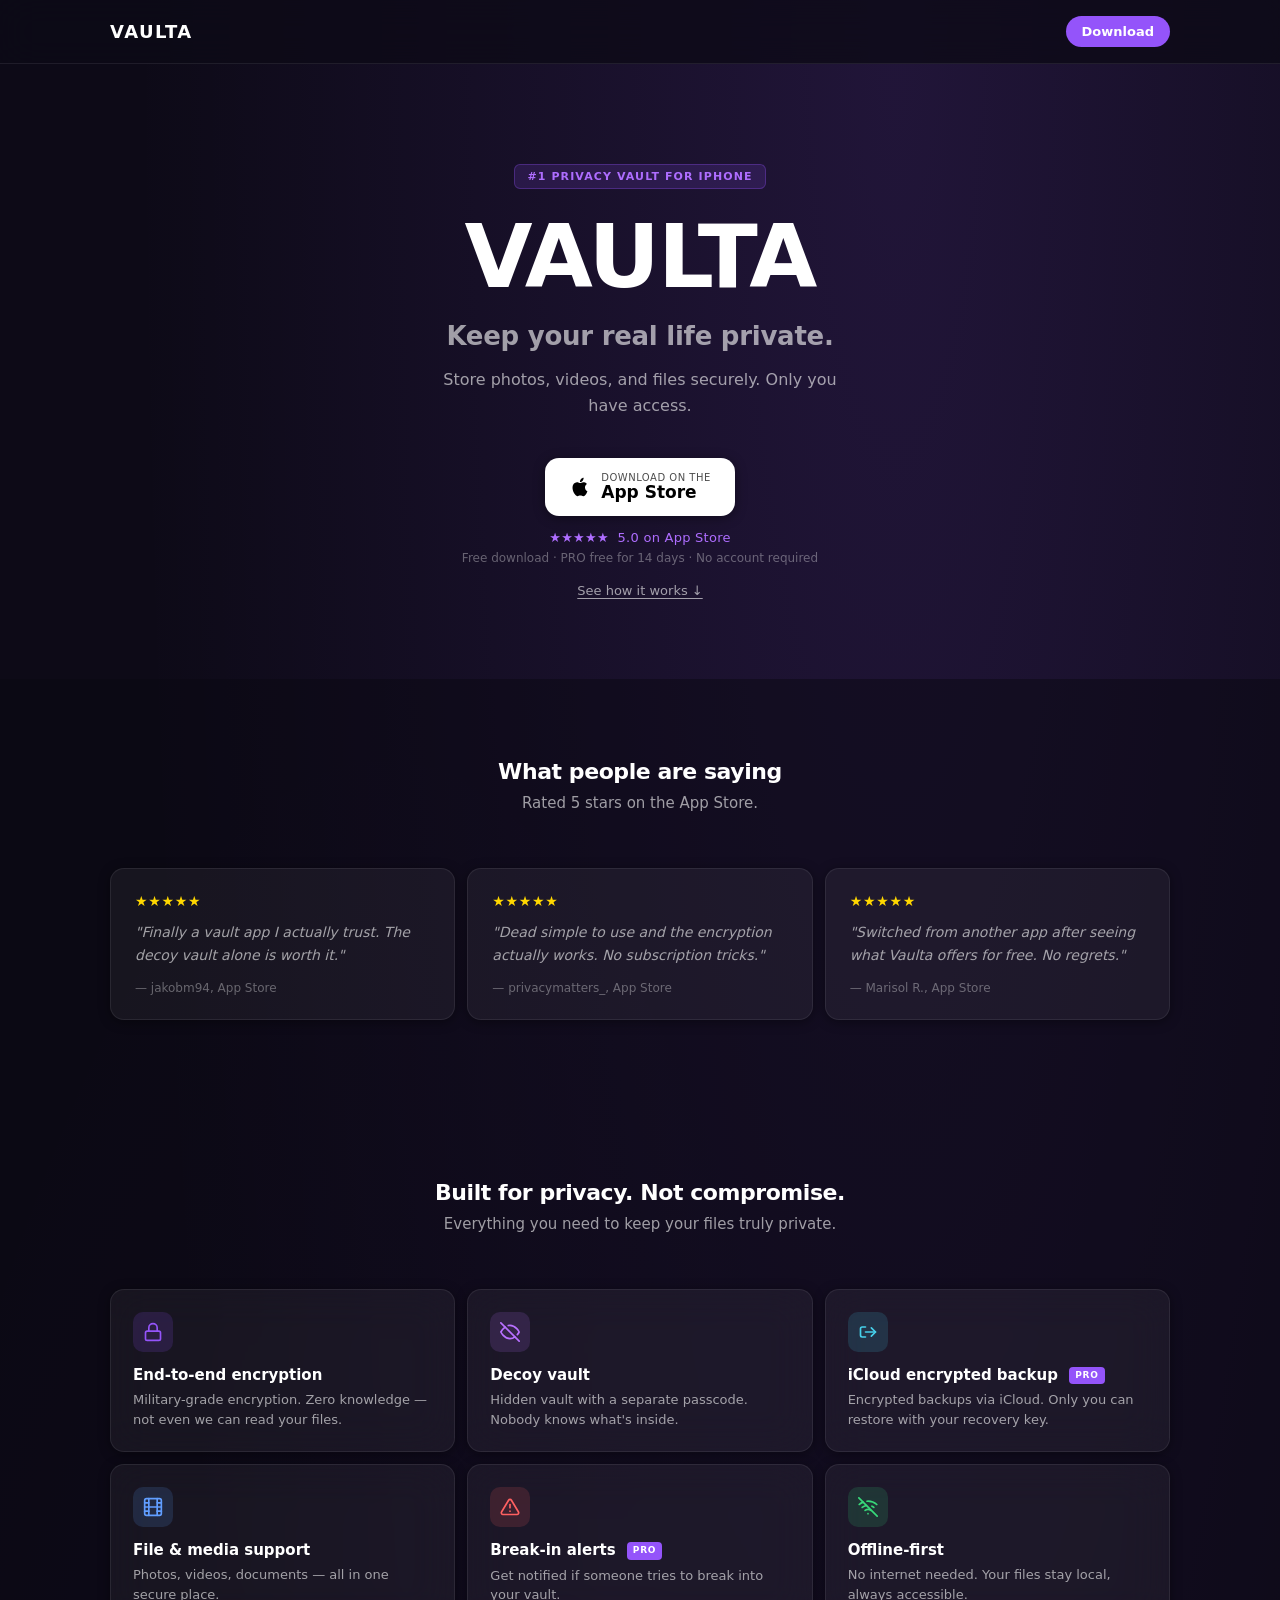
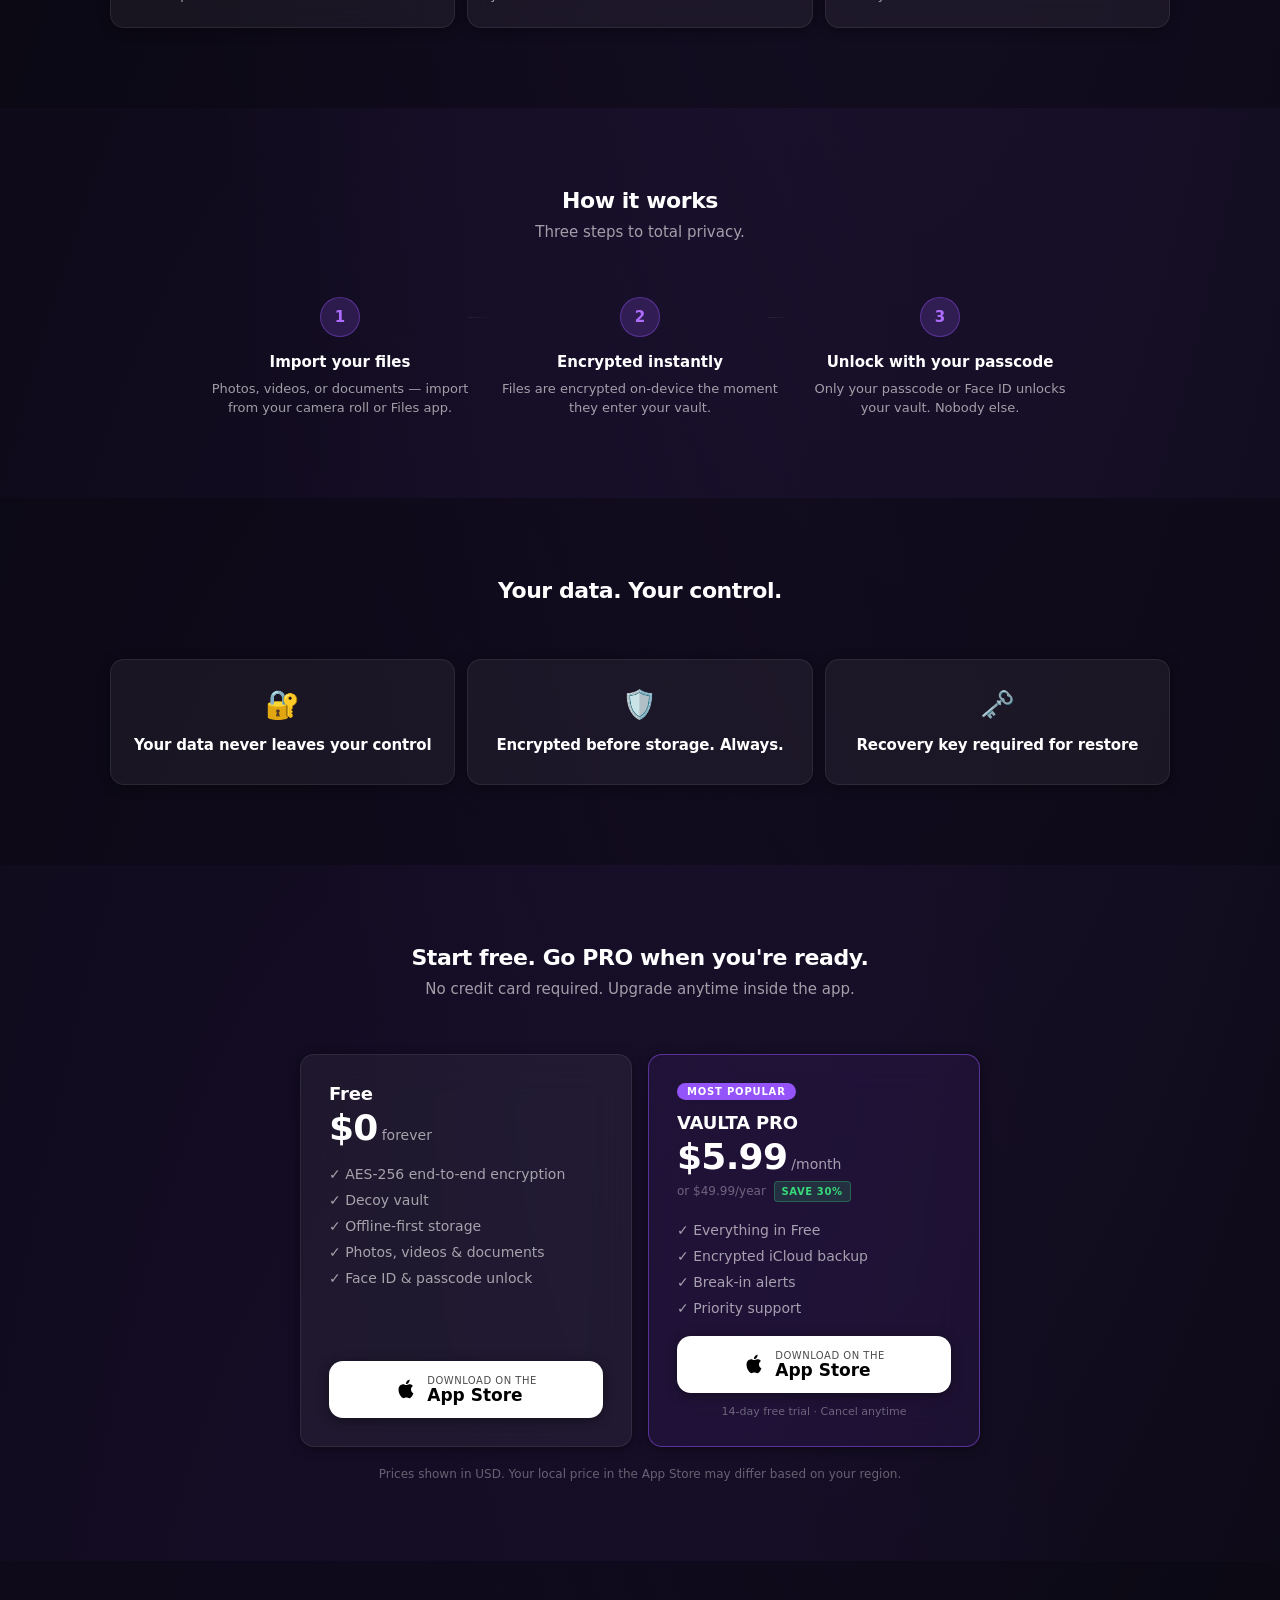
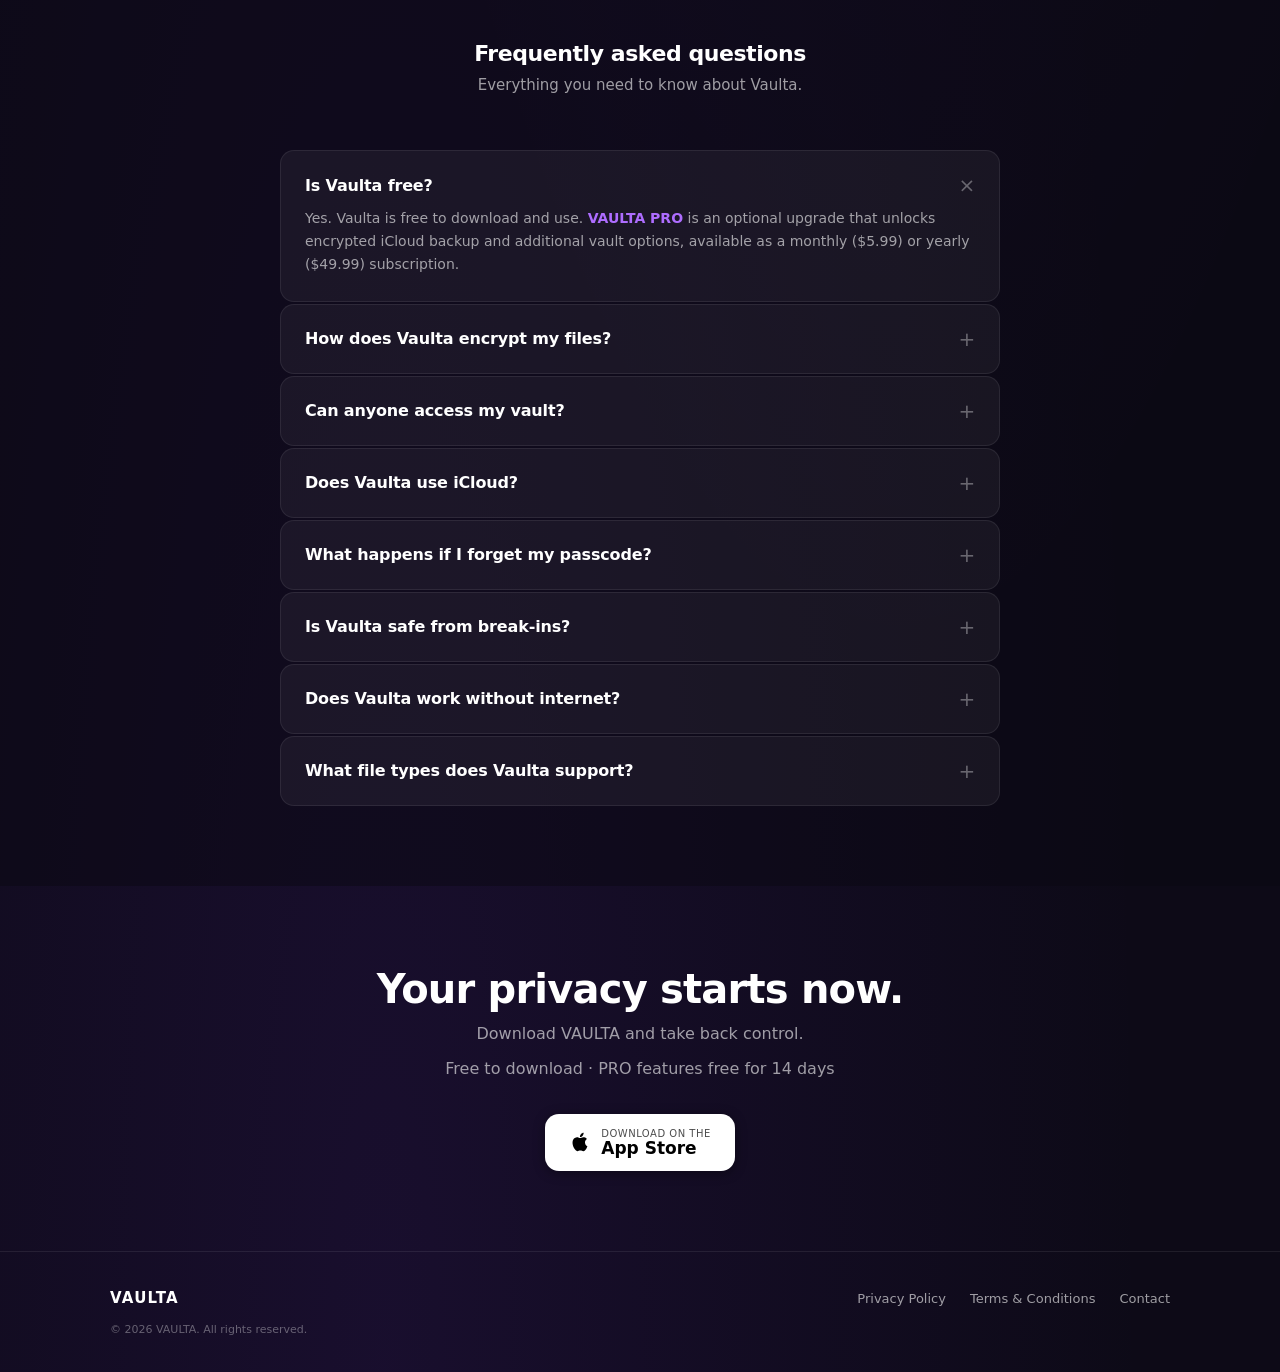
==== commit b813c53a: "feat(landing): conversion uplift — social proof, trial CTAs, FAQ accordion Move reviews section imme" ====
--- a/index.html
+++ b/index.html
@@ -223,8 +223,39 @@
           </span>
         </a>
         <p class="hero-proof">★★★★★ &nbsp;5.0 on App Store</p>
-        <p class="hero-hint">Free download &middot; No account required</p>
+        <p class="hero-hint">Free download &middot; PRO free for 14 days &middot; No account required</p>
         <a href="#how-it-works" class="hero-secondary-cta">See how it works ↓</a>
+      </div>
+    </div>
+  </section>
+
+  <!-- REVIEWS -->
+  <section class="reviews" id="reviews">
+    <div class="container">
+      <div class="section-header fade-in">
+        <h2>What people are saying</h2>
+        <p>Rated 5 stars on the App Store.</p>
+      </div>
+      <div class="reviews-grid">
+
+        <div class="review-card fade-in">
+          <div class="review-card__stars">★★★★★</div>
+          <p class="review-card__quote">"Finally a vault app I actually trust. The decoy vault alone is worth it."</p>
+          <span class="review-card__author">— jakobm94, App Store</span>
+        </div>
+
+        <div class="review-card fade-in">
+          <div class="review-card__stars">★★★★★</div>
+          <p class="review-card__quote">"Dead simple to use and the encryption actually works. No subscription tricks."</p>
+          <span class="review-card__author">— privacymatters_, App Store</span>
+        </div>
+
+        <div class="review-card fade-in">
+          <div class="review-card__stars">★★★★★</div>
+          <p class="review-card__quote">"Switched from another app after seeing what Vaulta offers for free. No regrets."</p>
+          <span class="review-card__author">— Marisol R., App Store</span>
+        </div>
+
       </div>
     </div>
   </section>
@@ -354,37 +385,6 @@
         <div class="trust-card fade-in">
           <div class="trust-card__icon">🗝️</div>
           <p class="trust-card__title">Recovery key required for restore</p>
-        </div>
-
-      </div>
-    </div>
-  </section>
-
-  <!-- REVIEWS -->
-  <section class="reviews" id="reviews">
-    <div class="container">
-      <div class="section-header fade-in">
-        <h2>What people are saying</h2>
-        <p>Rated 5 stars on the App Store.</p>
-      </div>
-      <div class="reviews-grid">
-
-        <div class="review-card fade-in">
-          <div class="review-card__stars">★★★★★</div>
-          <p class="review-card__quote">"Finally a vault app I actually trust. The decoy vault alone is worth it."</p>
-          <span class="review-card__author">— jakobm94, App Store</span>
-        </div>
-
-        <div class="review-card fade-in">
-          <div class="review-card__stars">★★★★★</div>
-          <p class="review-card__quote">"Dead simple to use and the encryption actually works. No subscription tricks."</p>
-          <span class="review-card__author">— privacymatters_, App Store</span>
-        </div>
-
-        <div class="review-card fade-in">
-          <div class="review-card__stars">★★★★★</div>
-          <p class="review-card__quote">"Switched from another app after seeing what Vaulta offers for free. No regrets."</p>
-          <span class="review-card__author">— Marisol R., App Store</span>
         </div>
 
       </div>
@@ -451,6 +451,7 @@
               <span class="app-store-btn__store">App Store</span>
             </span>
           </a>
+          <p class="pricing-card__trial">14-day free trial · Cancel anytime</p>
         </div>
 
       </div>
@@ -465,47 +466,47 @@
         <h2 id="faq-heading">Frequently asked questions</h2>
         <p>Everything you need to know about Vaulta.</p>
       </div>
-      <div class="faq-list" role="list">
-
-        <div class="faq-item fade-in" role="listitem">
-          <h3 class="faq-item__question">Is Vaulta free?</h3>
+      <div class="faq-list">
+
+        <details class="faq-item fade-in" open>
+          <summary class="faq-item__question">Is Vaulta free?</summary>
           <p class="faq-item__answer">Yes. Vaulta is free to download and use. <strong>VAULTA PRO</strong> is an optional upgrade that unlocks encrypted iCloud backup and additional vault options, available as a monthly ($5.99) or yearly ($49.99) subscription.</p>
-        </div>
-
-        <div class="faq-item fade-in" role="listitem">
-          <h3 class="faq-item__question">How does Vaulta encrypt my files?</h3>
+        </details>
+
+        <details class="faq-item fade-in">
+          <summary class="faq-item__question">How does Vaulta encrypt my files?</summary>
           <p class="faq-item__answer">Vaulta uses AES-GCM with a 256-bit symmetric key. Files are encrypted on your device before being written to storage — plaintext never touches disk. Your encryption key lives in the iOS Keychain and never leaves your device.</p>
-        </div>
-
-        <div class="faq-item fade-in" role="listitem">
-          <h3 class="faq-item__question">Can anyone access my vault?</h3>
+        </details>
+
+        <details class="faq-item fade-in">
+          <summary class="faq-item__question">Can anyone access my vault?</summary>
           <p class="faq-item__answer">No. Vaulta is zero knowledge — not even the developer can read your files. Only your passcode or Face ID unlocks the vault. There is no back door, no server-side access, and no master key.</p>
-        </div>
-
-        <div class="faq-item fade-in" role="listitem">
-          <h3 class="faq-item__question">Does Vaulta use iCloud?</h3>
+        </details>
+
+        <details class="faq-item fade-in">
+          <summary class="faq-item__question">Does Vaulta use iCloud?</summary>
           <p class="faq-item__answer">iCloud backup is an optional <strong>VAULTA PRO</strong> feature. If enabled, vault data is encrypted on-device before upload — Apple cannot read your files. Restoring requires your recovery key. You can disable it at any time from within the app.</p>
-        </div>
-
-        <div class="faq-item fade-in" role="listitem">
-          <h3 class="faq-item__question">What happens if I forget my passcode?</h3>
+        </details>
+
+        <details class="faq-item fade-in">
+          <summary class="faq-item__question">What happens if I forget my passcode?</summary>
           <p class="faq-item__answer">You can use your recovery key to regain access. If you lose both your passcode and recovery key, your data cannot be recovered by anyone — including us. Store your recovery key somewhere safe outside the app.</p>
-        </div>
-
-        <div class="faq-item fade-in" role="listitem">
-          <h3 class="faq-item__question">Is Vaulta safe from break-ins?</h3>
+        </details>
+
+        <details class="faq-item fade-in">
+          <summary class="faq-item__question">Is Vaulta safe from break-ins?</summary>
           <p class="faq-item__answer">Yes. Break-in alerts notify you if someone tries to access your vault with the wrong passcode. The decoy vault lets you set a second passcode that opens a separate vault, protecting your real files even under pressure.</p>
-        </div>
-
-        <div class="faq-item fade-in" role="listitem">
-          <h3 class="faq-item__question">Does Vaulta work without internet?</h3>
+        </details>
+
+        <details class="faq-item fade-in">
+          <summary class="faq-item__question">Does Vaulta work without internet?</summary>
           <p class="faq-item__answer">Yes. Vaulta is offline-first. All files live locally on your device and are always accessible without a connection. No account or internet is required to use any core feature.</p>
-        </div>
-
-        <div class="faq-item fade-in" role="listitem">
-          <h3 class="faq-item__question">What file types does Vaulta support?</h3>
+        </details>
+
+        <details class="faq-item fade-in">
+          <summary class="faq-item__question">What file types does Vaulta support?</summary>
           <p class="faq-item__answer">Vaulta supports photos, videos, and documents. Import files from your iPhone camera roll or the Files app. All file types are encrypted regardless of format.</p>
-        </div>
+        </details>
 
       </div>
     </div>
--- a/styles.css
+++ b/styles.css
@@ -556,14 +556,38 @@
   font-size: 16px;
   font-weight: 600;
   letter-spacing: -0.01em;
-  margin-bottom: 10px;
+  margin-bottom: 0;
   color: var(--text-primary);
+  cursor: pointer;
+  list-style: none;
+  display: flex;
+  justify-content: space-between;
+  align-items: center;
+}
+
+.faq-item__question::-webkit-details-marker {
+  display: none;
+}
+
+.faq-item__question::after {
+  content: '+';
+  font-size: 20px;
+  font-weight: 300;
+  color: var(--text-tertiary);
+  flex-shrink: 0;
+  margin-left: 12px;
+  line-height: 1;
+}
+
+.faq-item[open] .faq-item__question::after {
+  content: '×';
 }
 
 .faq-item__answer {
   font-size: 14px;
   color: var(--text-secondary);
   line-height: 1.65;
+  padding-top: 12px;
 }
 
 .faq-item__answer strong {
@@ -775,6 +799,14 @@
   line-height: 1.5;
 }
 
+/* ===== PRICING TRIAL NOTE ===== */
+.pricing-card__trial {
+  text-align: center;
+  font-size: 11px;
+  color: var(--text-tertiary);
+  margin-top: -8px;
+}
+
 /* ===== PRICING NOTE ===== */
 .pricing-note {
   text-align: center;
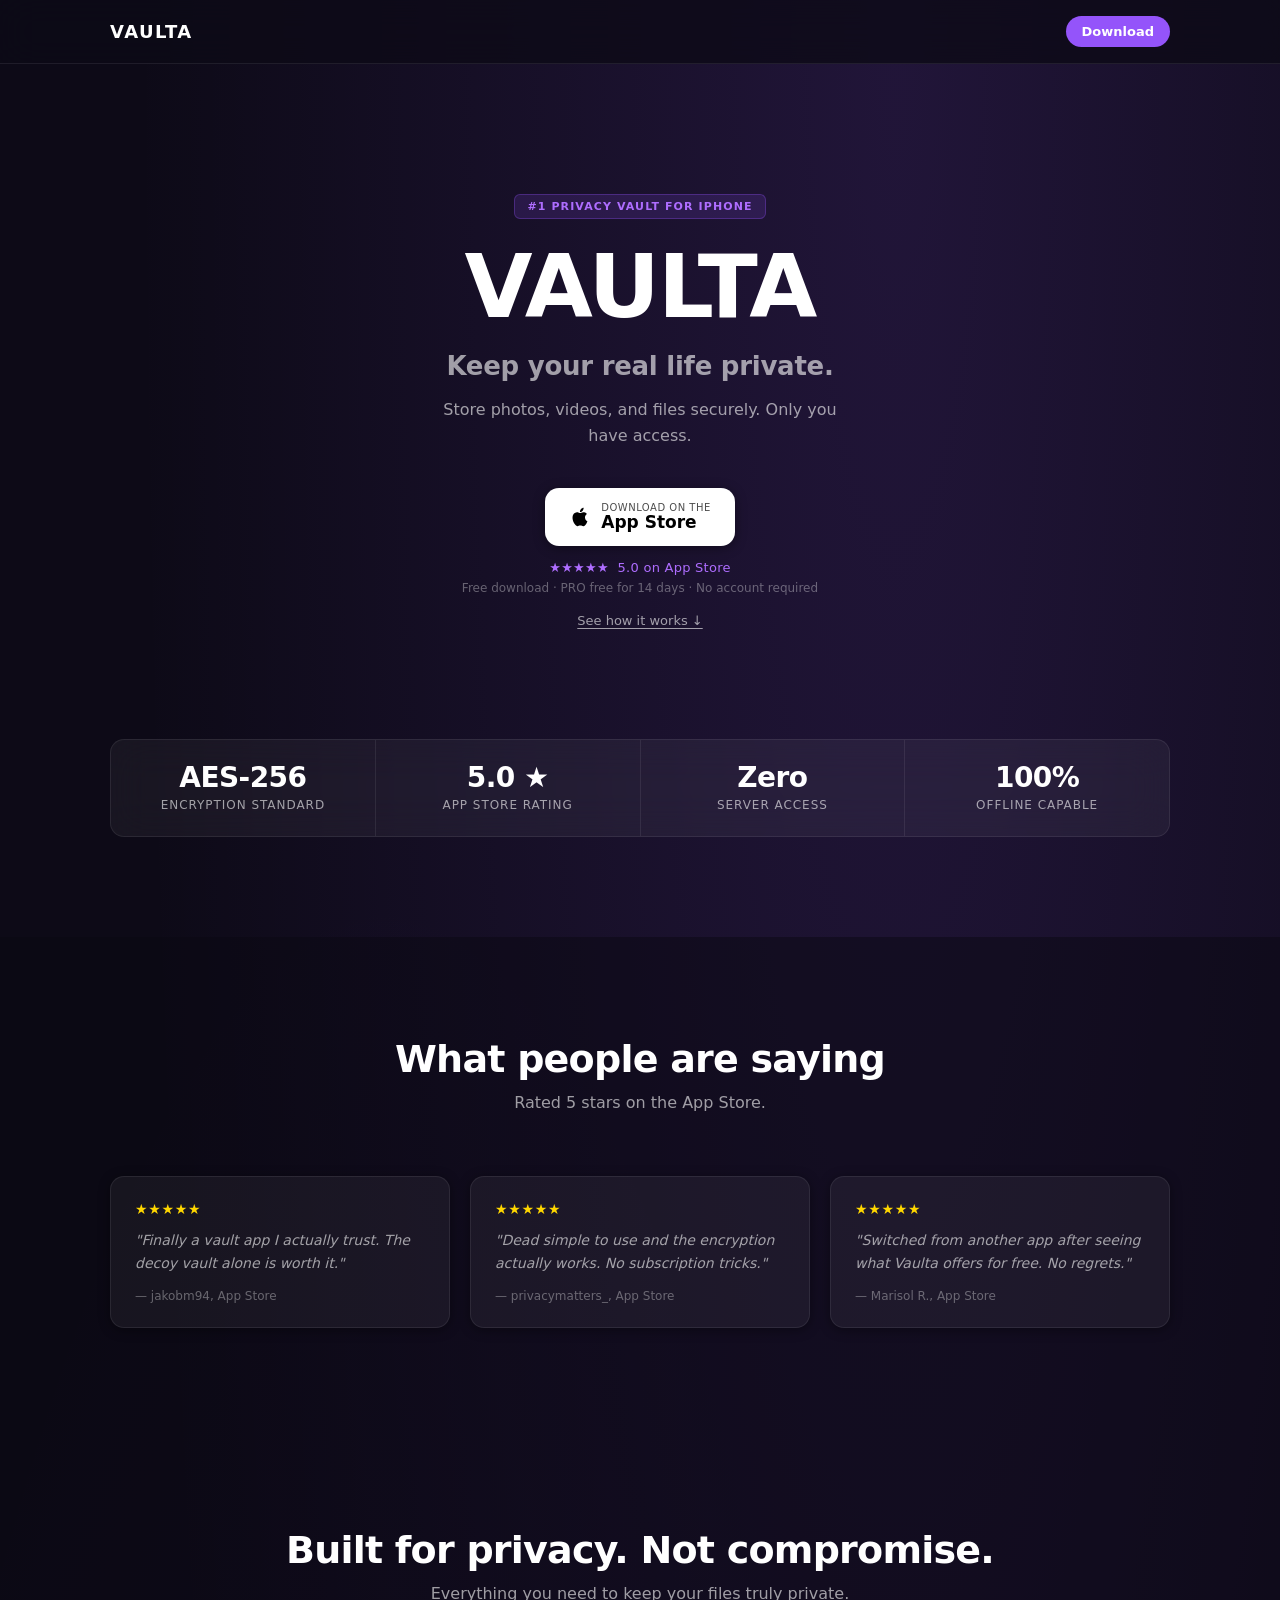
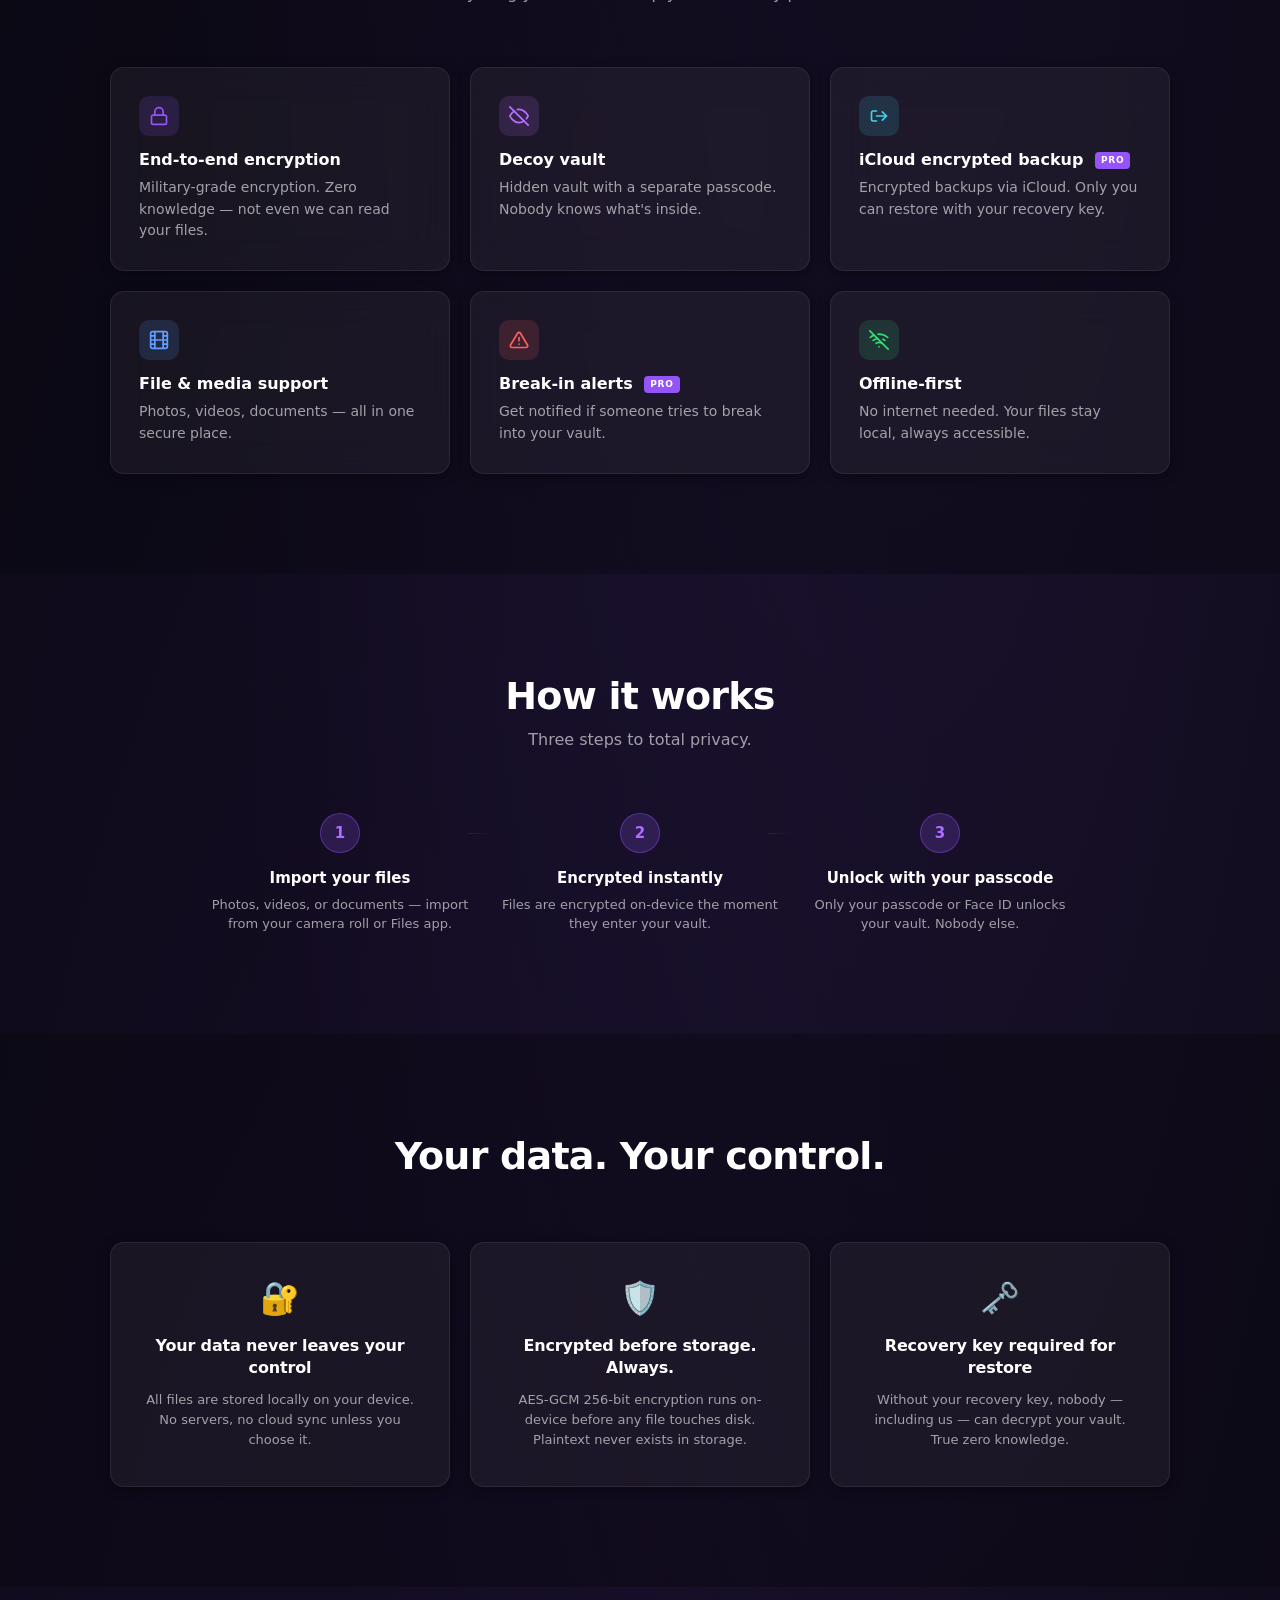
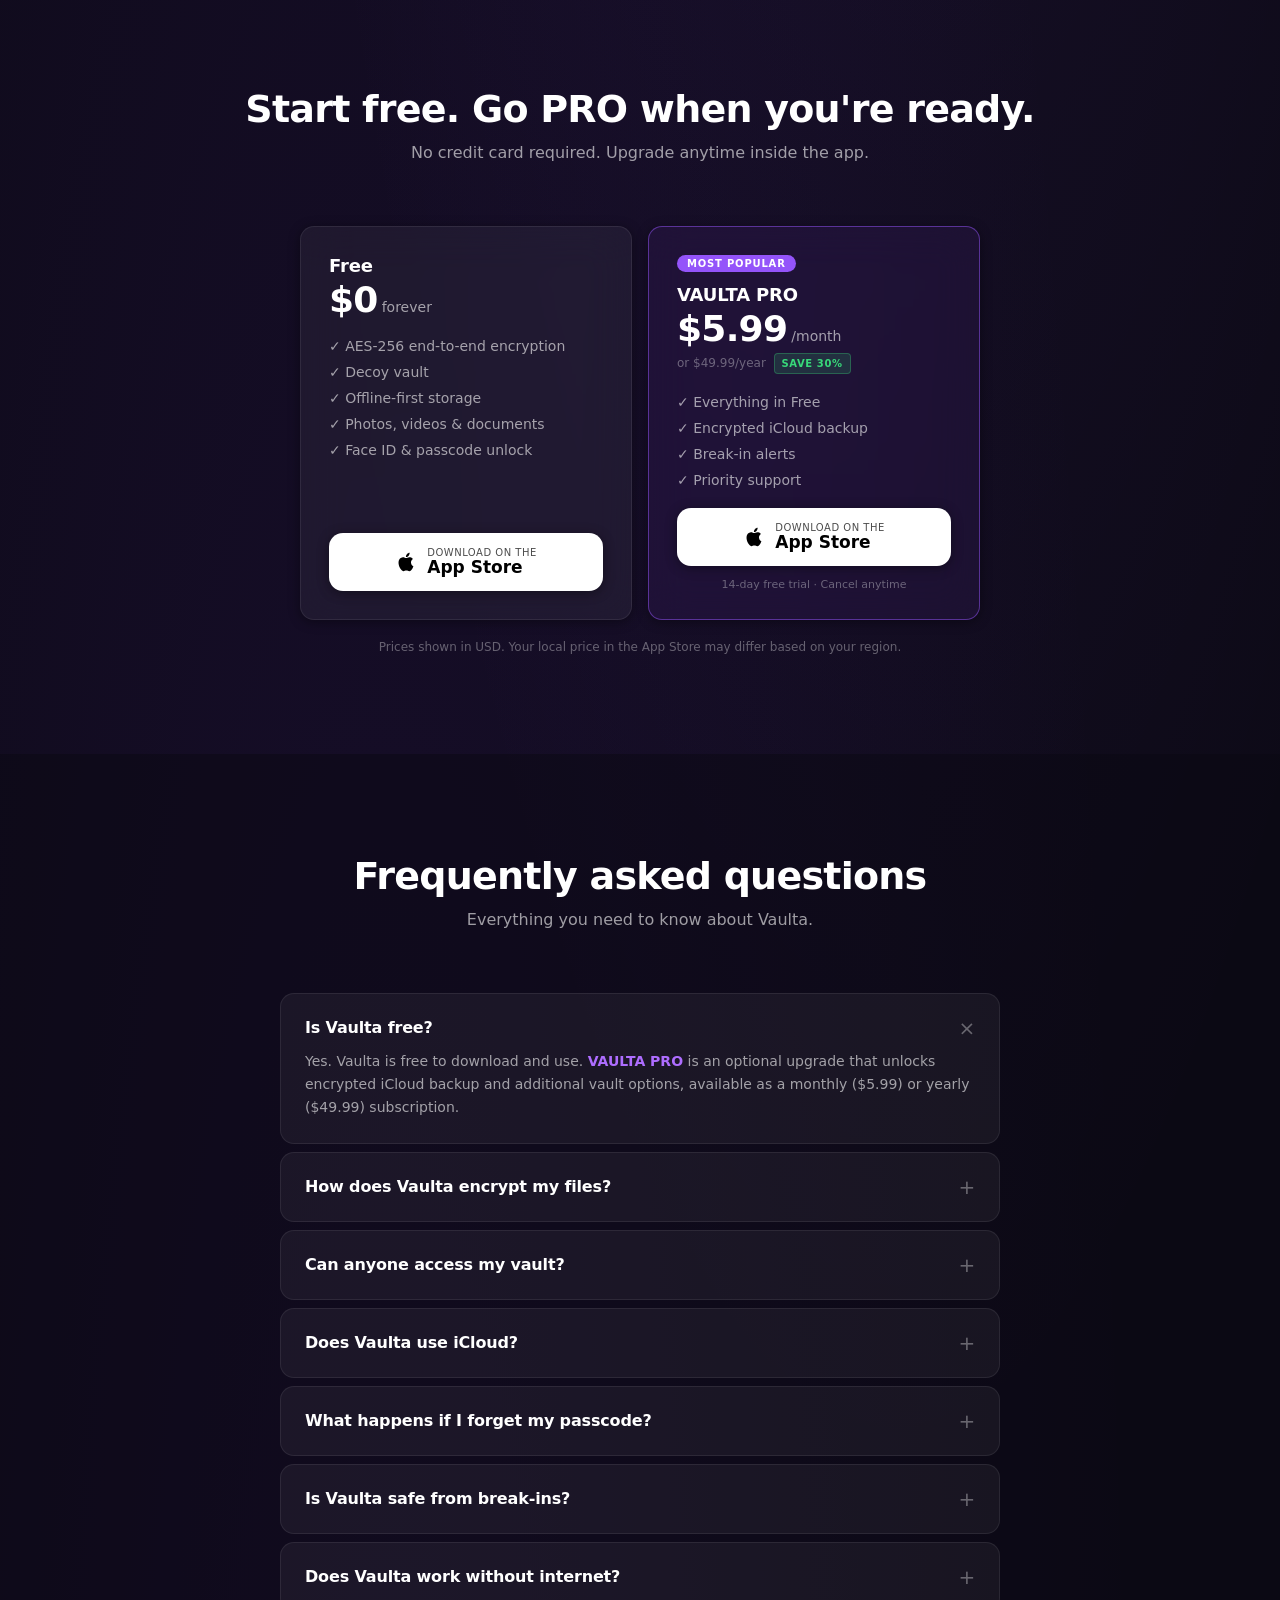
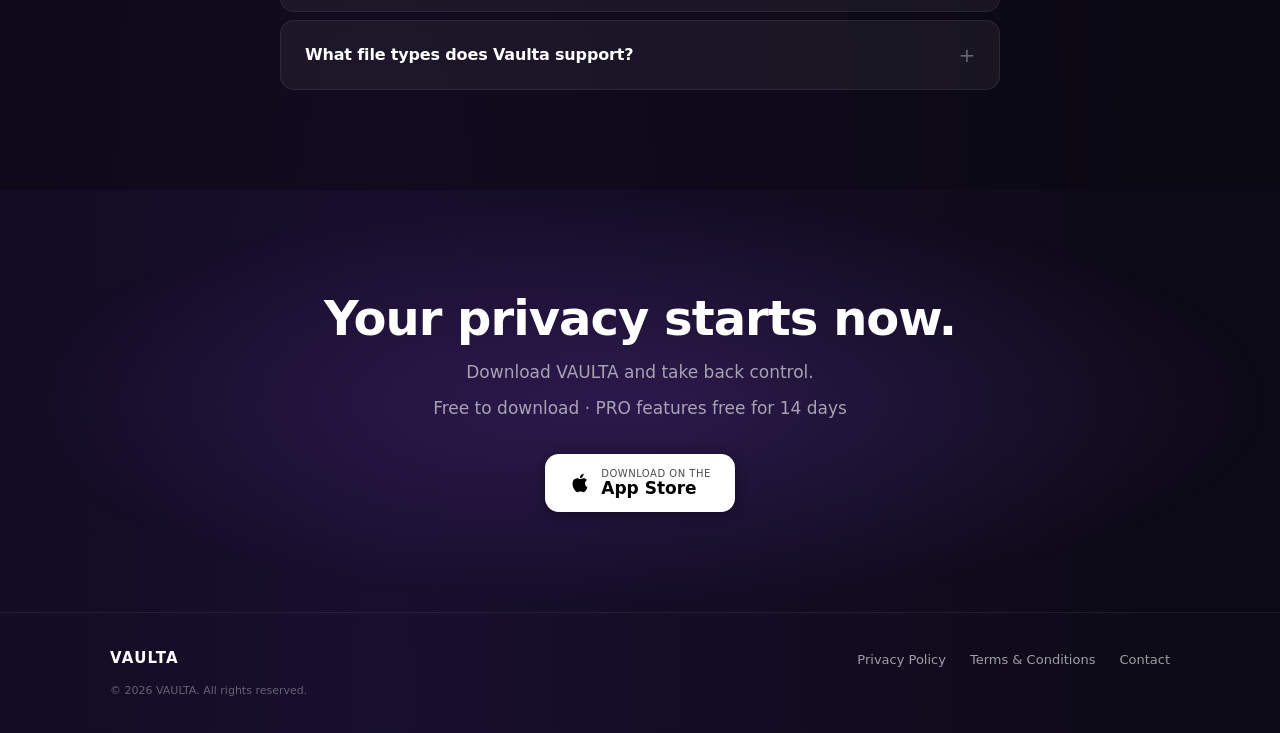
==== commit d2cc50c9: "feat(landing): spacing uplift + stats bar + trust card descriptions - Section h2 22px → clamp(28–38p" ====
--- a/index.html
+++ b/index.html
@@ -229,6 +229,30 @@
     </div>
   </section>
 
+  <!-- STATS BAR -->
+  <div class="stats-bar">
+    <div class="container">
+      <div class="stats-bar__inner fade-in">
+        <div class="stats-bar__item">
+          <div class="stats-bar__value">AES-256</div>
+          <div class="stats-bar__label">Encryption standard</div>
+        </div>
+        <div class="stats-bar__item">
+          <div class="stats-bar__value">5.0 ★</div>
+          <div class="stats-bar__label">App Store rating</div>
+        </div>
+        <div class="stats-bar__item">
+          <div class="stats-bar__value">Zero</div>
+          <div class="stats-bar__label">Server access</div>
+        </div>
+        <div class="stats-bar__item">
+          <div class="stats-bar__value">100%</div>
+          <div class="stats-bar__label">Offline capable</div>
+        </div>
+      </div>
+    </div>
+  </div>
+
   <!-- REVIEWS -->
   <section class="reviews" id="reviews">
     <div class="container">
@@ -375,16 +399,19 @@
         <div class="trust-card fade-in">
           <div class="trust-card__icon">🔐</div>
           <p class="trust-card__title">Your data never leaves your control</p>
+          <p class="trust-card__desc">All files are stored locally on your device. No servers, no cloud sync unless you choose it.</p>
         </div>
 
         <div class="trust-card fade-in">
           <div class="trust-card__icon">🛡️</div>
           <p class="trust-card__title">Encrypted before storage. Always.</p>
+          <p class="trust-card__desc">AES-GCM 256-bit encryption runs on-device before any file touches disk. Plaintext never exists in storage.</p>
         </div>
 
         <div class="trust-card fade-in">
           <div class="trust-card__icon">🗝️</div>
           <p class="trust-card__title">Recovery key required for restore</p>
+          <p class="trust-card__desc">Without your recovery key, nobody — including us — can decrypt your vault. True zero knowledge.</p>
         </div>
 
       </div>
--- a/styles.css
+++ b/styles.css
@@ -60,7 +60,7 @@
 }
 
 section {
-  padding: 80px 0;
+  padding: 100px 0;
 }
 
 /* ===== NAV ===== */
@@ -123,7 +123,7 @@
 
 /* ===== HERO ===== */
 .hero {
-  padding: 100px 0 80px;
+  padding: 130px 0 110px;
   text-align: center;
 }
 
@@ -224,18 +224,18 @@
 /* ===== SECTION HEADER ===== */
 .section-header {
   text-align: center;
-  margin-bottom: 56px;
+  margin-bottom: 64px;
 }
 
 .section-header h2 {
-  font-size: 22px;
+  font-size: clamp(28px, 4vw, 38px);
   font-weight: 700;
   letter-spacing: -0.02em;
-  margin-bottom: 10px;
+  margin-bottom: 12px;
 }
 
 .section-header p {
-  font-size: 15px;
+  font-size: 16px;
   color: var(--text-secondary);
 }
 
@@ -247,7 +247,7 @@
 .features-grid {
   display: grid;
   grid-template-columns: repeat(auto-fit, minmax(280px, 1fr));
-  gap: 12px;
+  gap: 20px;
 }
 
 .feature-card {
@@ -256,7 +256,7 @@
   -webkit-backdrop-filter: blur(20px);
   border: 1px solid var(--glass-border);
   border-radius: var(--radius-card);
-  padding: 22px;
+  padding: 28px;
   box-shadow: var(--card-shadow);
   transition: var(--transition-spring);
 }
@@ -279,15 +279,15 @@
 }
 
 .feature-card__title {
-  font-size: 15px;
+  font-size: 16px;
   font-weight: 600;
-  margin-bottom: 6px;
+  margin-bottom: 8px;
 }
 
 .feature-card__desc {
-  font-size: 13px;
-  color: var(--text-secondary);
-  line-height: 1.5;
+  font-size: 14px;
+  color: var(--text-secondary);
+  line-height: 1.55;
 }
 
 /* ===== HOW IT WORKS ===== */
@@ -361,44 +361,72 @@
 .trust-grid {
   display: grid;
   grid-template-columns: repeat(auto-fit, minmax(240px, 1fr));
-  gap: 12px;
+  gap: 20px;
 }
 
 .trust-card {
   background: var(--glass-bg);
   border: 1px solid var(--glass-border);
   border-radius: var(--radius-card);
-  padding: 28px 22px;
+  padding: 36px 28px;
   text-align: center;
   box-shadow: var(--card-shadow);
+  transition: var(--transition-spring);
+}
+
+.trust-card:hover {
+  transform: translateY(-2px);
+  border-color: rgba(148, 84, 250, 0.25);
 }
 
 .trust-card__icon {
-  font-size: 28px;
-  margin-bottom: 14px;
+  font-size: 32px;
+  margin-bottom: 18px;
 }
 
 .trust-card__title {
-  font-size: 15px;
+  font-size: 16px;
   font-weight: 600;
   letter-spacing: -0.01em;
   line-height: 1.4;
+  margin-bottom: 10px;
+}
+
+.trust-card__desc {
+  font-size: 13px;
+  color: var(--text-secondary);
+  line-height: 1.55;
 }
 
 /* ===== CTA SECTION ===== */
 .cta-section {
   text-align: center;
+  position: relative;
+  overflow: hidden;
+}
+
+.cta-section::before {
+  content: '';
+  position: absolute;
+  inset: 0;
+  background: radial-gradient(ellipse at 50% 50%, rgba(148, 84, 250, 0.18) 0%, transparent 70%);
+  pointer-events: none;
+}
+
+.cta-section > .container {
+  position: relative;
+  z-index: 1;
 }
 
 .cta-section h2 {
-  font-size: clamp(28px, 5vw, 40px);
+  font-size: clamp(32px, 5vw, 48px);
   font-weight: 700;
   letter-spacing: -0.02em;
-  margin-bottom: 12px;
+  margin-bottom: 16px;
 }
 
 .cta-section p {
-  font-size: 16px;
+  font-size: 17px;
   color: var(--text-secondary);
   margin-bottom: 36px;
 }
@@ -537,7 +565,7 @@
   margin: 0 auto;
   display: flex;
   flex-direction: column;
-  gap: 2px;
+  gap: 8px;
 }
 
 .faq-item {
@@ -748,7 +776,7 @@
 .reviews-grid {
   display: grid;
   grid-template-columns: repeat(auto-fit, minmax(260px, 1fr));
-  gap: 12px;
+  gap: 20px;
 }
 
 .review-card {
@@ -781,6 +809,69 @@
   margin-top: 14px;
   font-size: 12px;
   color: var(--text-tertiary);
+}
+
+/* ===== STATS BAR ===== */
+.stats-bar {
+  padding: 0 0 100px;
+}
+
+.stats-bar__inner {
+  display: flex;
+  justify-content: center;
+  align-items: center;
+  flex-wrap: wrap;
+  gap: 0;
+  border: 1px solid var(--glass-border);
+  border-radius: var(--radius-card);
+  background: var(--glass-bg);
+  backdrop-filter: blur(20px);
+  -webkit-backdrop-filter: blur(20px);
+  overflow: hidden;
+}
+
+.stats-bar__item {
+  flex: 1;
+  min-width: 140px;
+  text-align: center;
+  padding: 24px 20px;
+  border-right: 1px solid var(--glass-border);
+}
+
+.stats-bar__item:last-child {
+  border-right: none;
+}
+
+.stats-bar__value {
+  font-size: clamp(22px, 3vw, 28px);
+  font-weight: 700;
+  letter-spacing: -0.02em;
+  color: var(--text-primary);
+  line-height: 1;
+  margin-bottom: 6px;
+}
+
+.stats-bar__label {
+  font-size: 12px;
+  color: var(--text-secondary);
+  text-transform: uppercase;
+  letter-spacing: 0.08em;
+}
+
+@media (max-width: 600px) {
+  .stats-bar__inner {
+    flex-direction: column;
+  }
+
+  .stats-bar__item {
+    border-right: none;
+    border-bottom: 1px solid var(--glass-border);
+    width: 100%;
+  }
+
+  .stats-bar__item:last-child {
+    border-bottom: none;
+  }
 }
 
 /* ===== BADGE SAVE ===== */
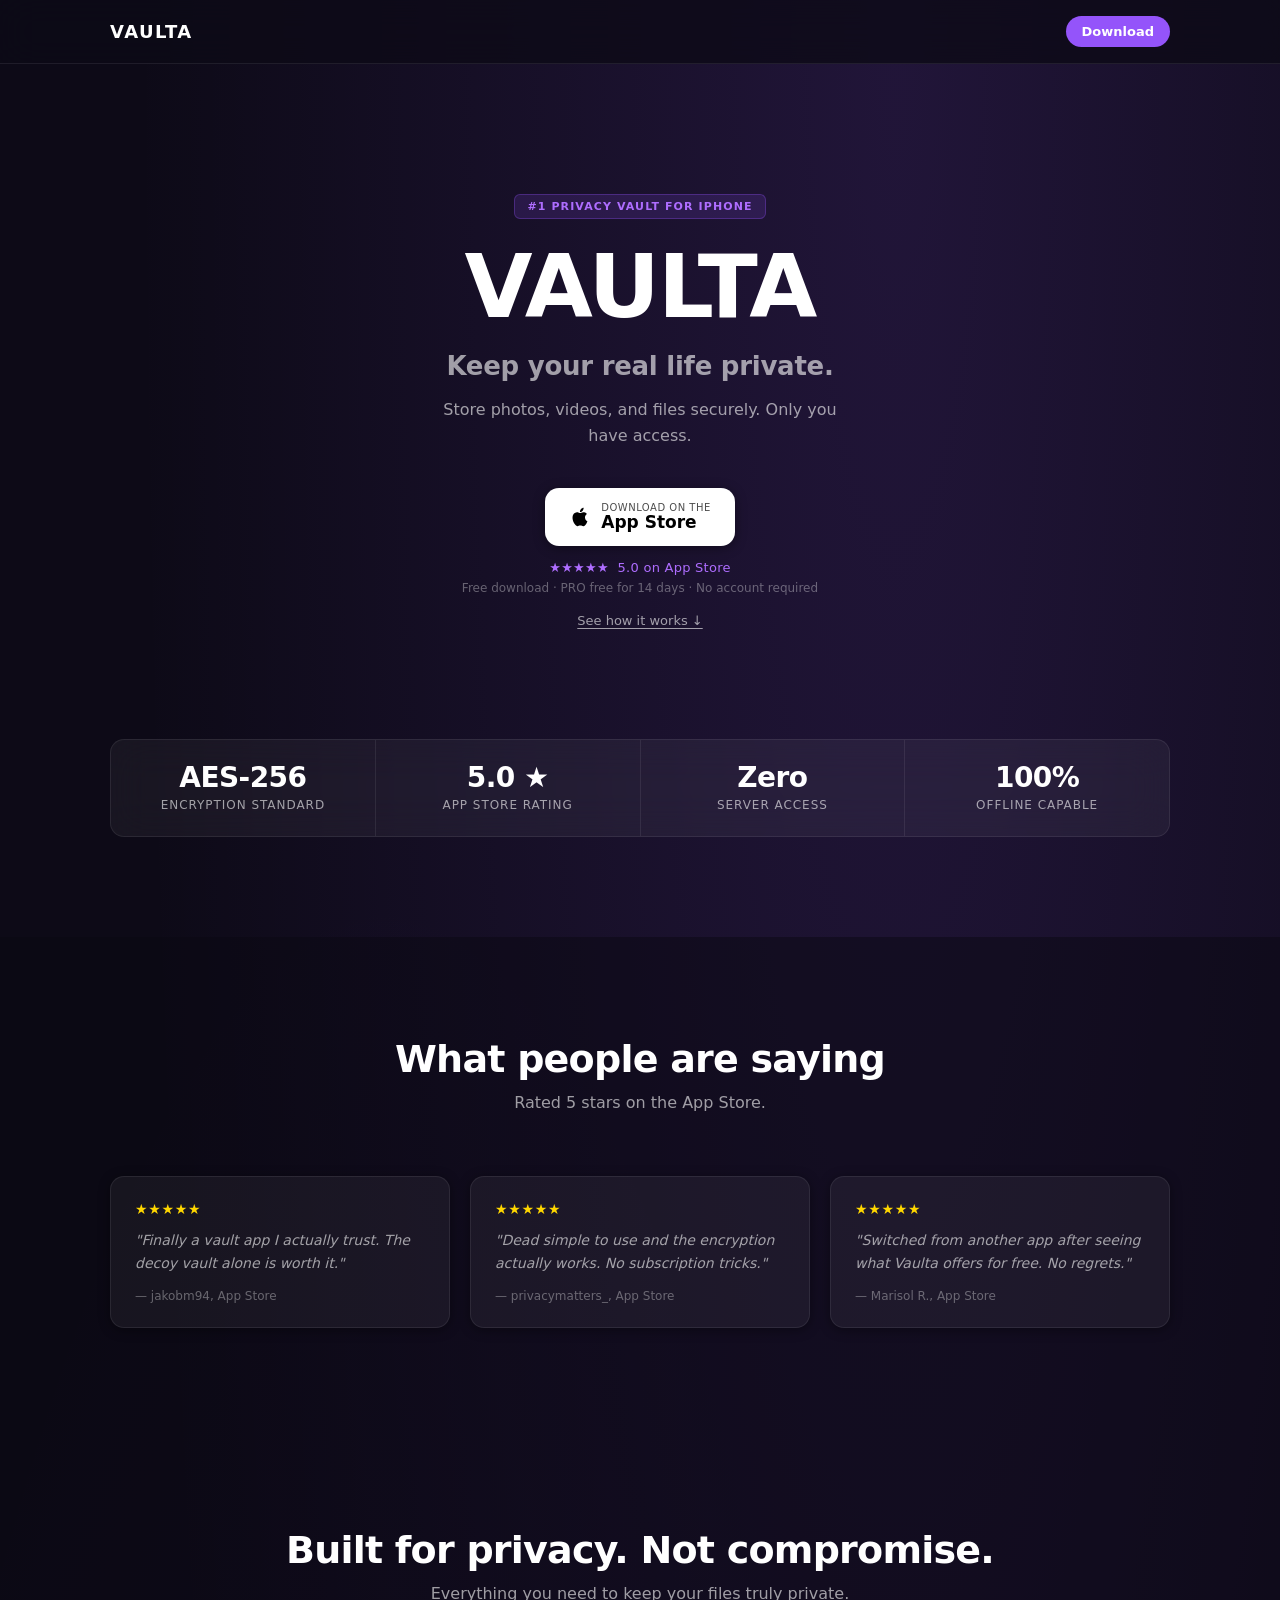
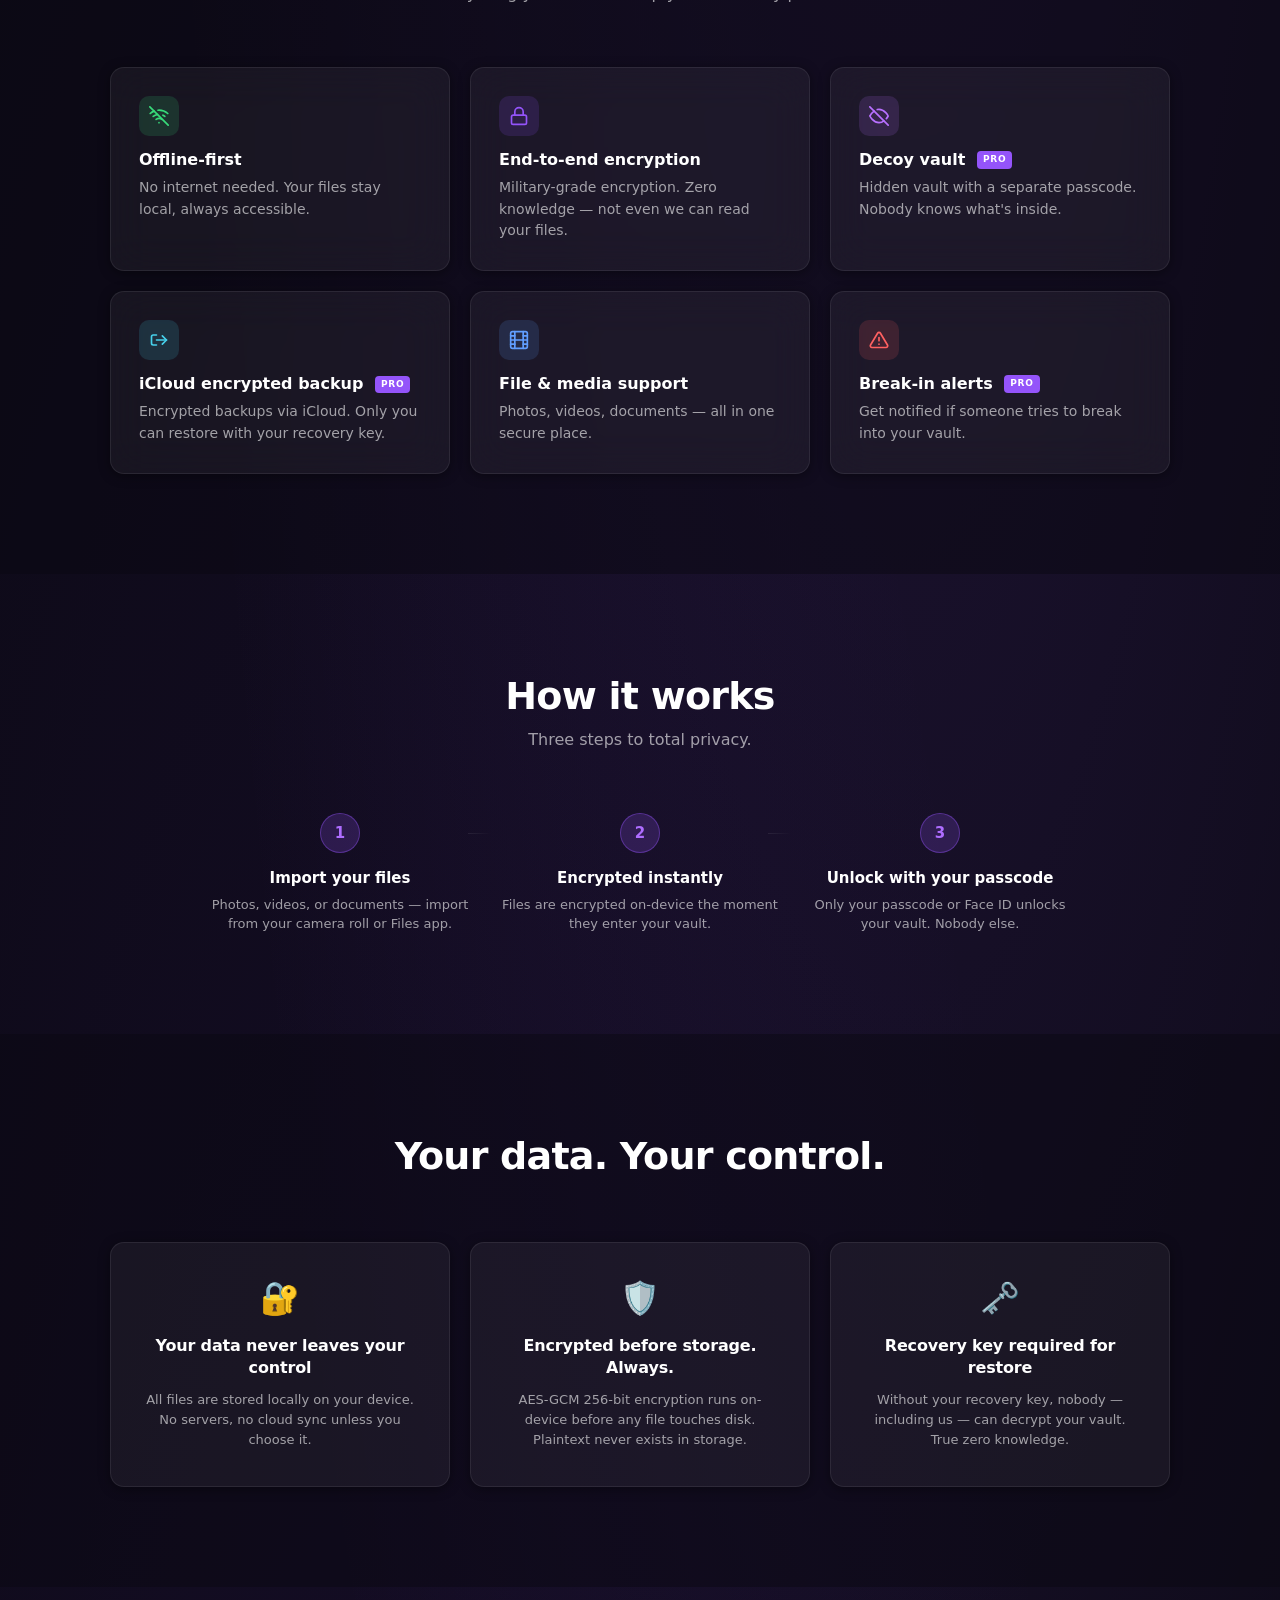
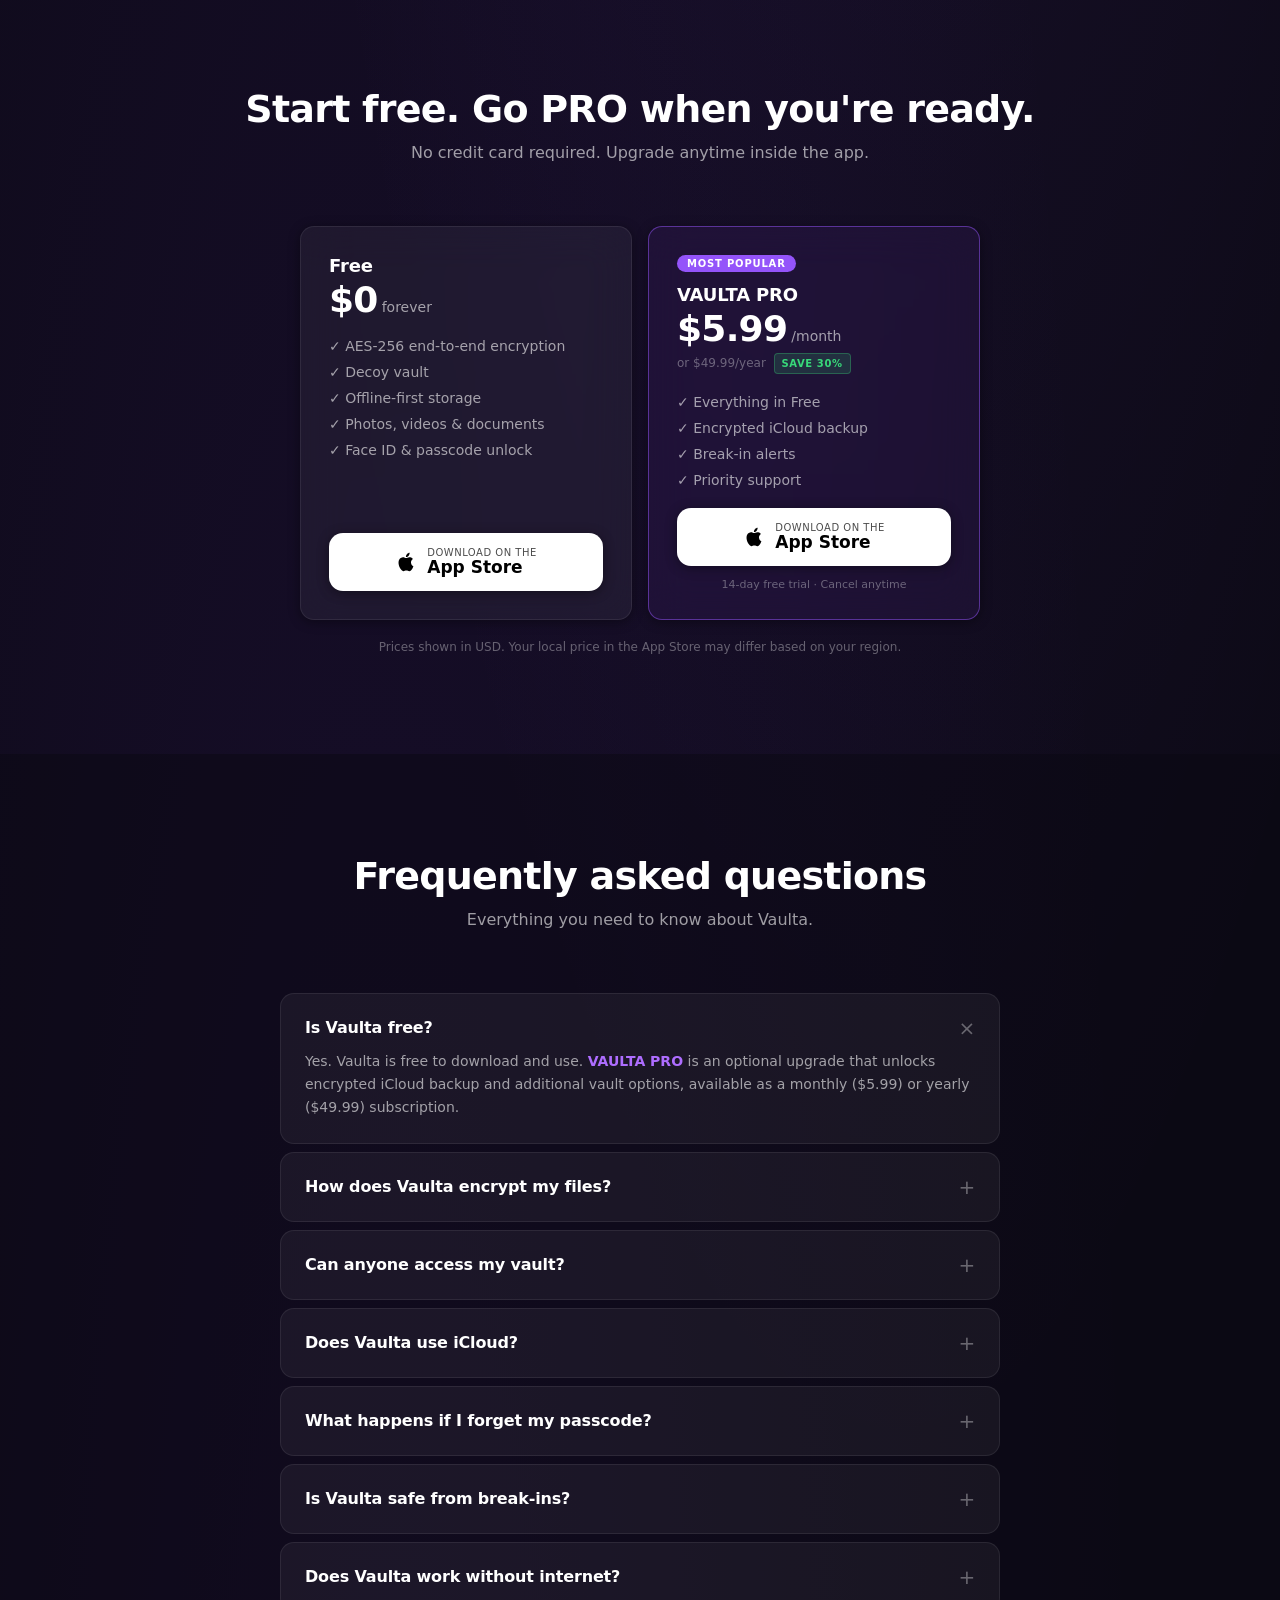
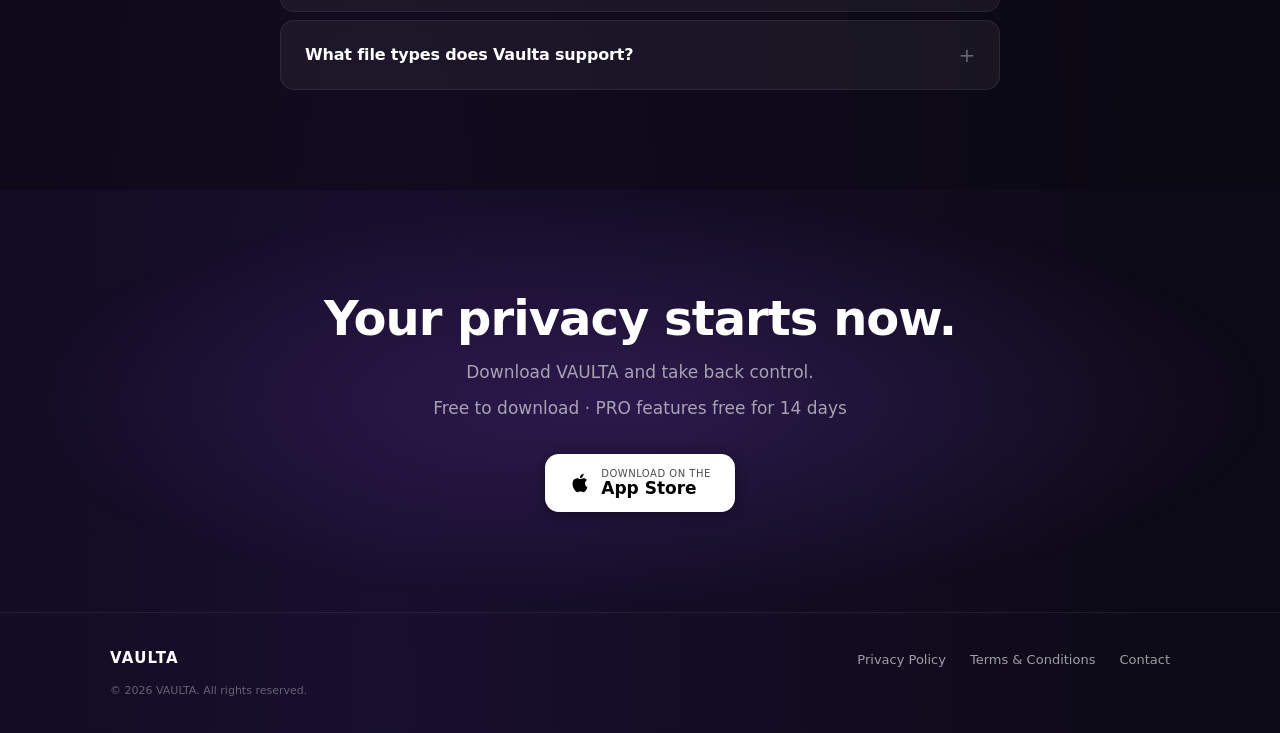
==== commit 1a23719a: "feat(features): reorder cards + decoy vault PRO badge Offline-first and End-to-end encryption now le" ====
--- a/index.html
+++ b/index.html
@@ -294,6 +294,16 @@
       <div class="features-grid">
 
         <div class="feature-card fade-in">
+          <div class="feature-card__icon" style="background: rgba(56,217,122,0.15);">
+            <svg width="20" height="20" viewBox="0 0 24 24" fill="none" stroke="#38D97A" stroke-width="2" stroke-linecap="round" stroke-linejoin="round">
+              <line x1="1" y1="1" x2="23" y2="23"/><path d="M16.72 11.06A10.94 10.94 0 0 1 19 12.55"/><path d="M5 12.55a10.94 10.94 0 0 1 5.17-2.39"/><path d="M10.71 5.05A16 16 0 0 1 22.56 9"/><path d="M1.42 9a15.91 15.91 0 0 1 4.7-2.88"/><path d="M8.53 16.11a6 6 0 0 1 6.95 0"/><line x1="12" y1="20" x2="12.01" y2="20"/>
+            </svg>
+          </div>
+          <h3 class="feature-card__title">Offline-first</h3>
+          <p class="feature-card__desc">No internet needed. Your files stay local, always accessible.</p>
+        </div>
+
+        <div class="feature-card fade-in">
           <div class="feature-card__icon" style="background: rgba(148,84,250,0.15);">
             <svg width="20" height="20" viewBox="0 0 24 24" fill="none" stroke="#9454FA" stroke-width="2" stroke-linecap="round" stroke-linejoin="round">
               <rect x="3" y="11" width="18" height="11" rx="2" ry="2"/><path d="M7 11V7a5 5 0 0 1 10 0v4"/>
@@ -309,7 +319,7 @@
               <path d="M17.94 17.94A10.07 10.07 0 0 1 12 20c-7 0-11-8-11-8a18.45 18.45 0 0 1 5.06-5.94"/><path d="M9.9 4.24A9.12 9.12 0 0 1 12 4c7 0 11 8 11 8a18.5 18.5 0 0 1-2.16 3.19"/><line x1="1" y1="1" x2="23" y2="23"/>
             </svg>
           </div>
-          <h3 class="feature-card__title">Decoy vault</h3>
+          <h3 class="feature-card__title">Decoy vault <span class="badge-pro">PRO</span></h3>
           <p class="feature-card__desc">Hidden vault with a separate passcode. Nobody knows what's inside.</p>
         </div>
 
@@ -341,16 +351,6 @@
           </div>
           <h3 class="feature-card__title">Break-in alerts <span class="badge-pro">PRO</span></h3>
           <p class="feature-card__desc">Get notified if someone tries to break into your vault.</p>
-        </div>
-
-        <div class="feature-card fade-in">
-          <div class="feature-card__icon" style="background: rgba(56,217,122,0.15);">
-            <svg width="20" height="20" viewBox="0 0 24 24" fill="none" stroke="#38D97A" stroke-width="2" stroke-linecap="round" stroke-linejoin="round">
-              <line x1="1" y1="1" x2="23" y2="23"/><path d="M16.72 11.06A10.94 10.94 0 0 1 19 12.55"/><path d="M5 12.55a10.94 10.94 0 0 1 5.17-2.39"/><path d="M10.71 5.05A16 16 0 0 1 22.56 9"/><path d="M1.42 9a15.91 15.91 0 0 1 4.7-2.88"/><path d="M8.53 16.11a6 6 0 0 1 6.95 0"/><line x1="12" y1="20" x2="12.01" y2="20"/>
-            </svg>
-          </div>
-          <h3 class="feature-card__title">Offline-first</h3>
-          <p class="feature-card__desc">No internet needed. Your files stay local, always accessible.</p>
         </div>
 
       </div>
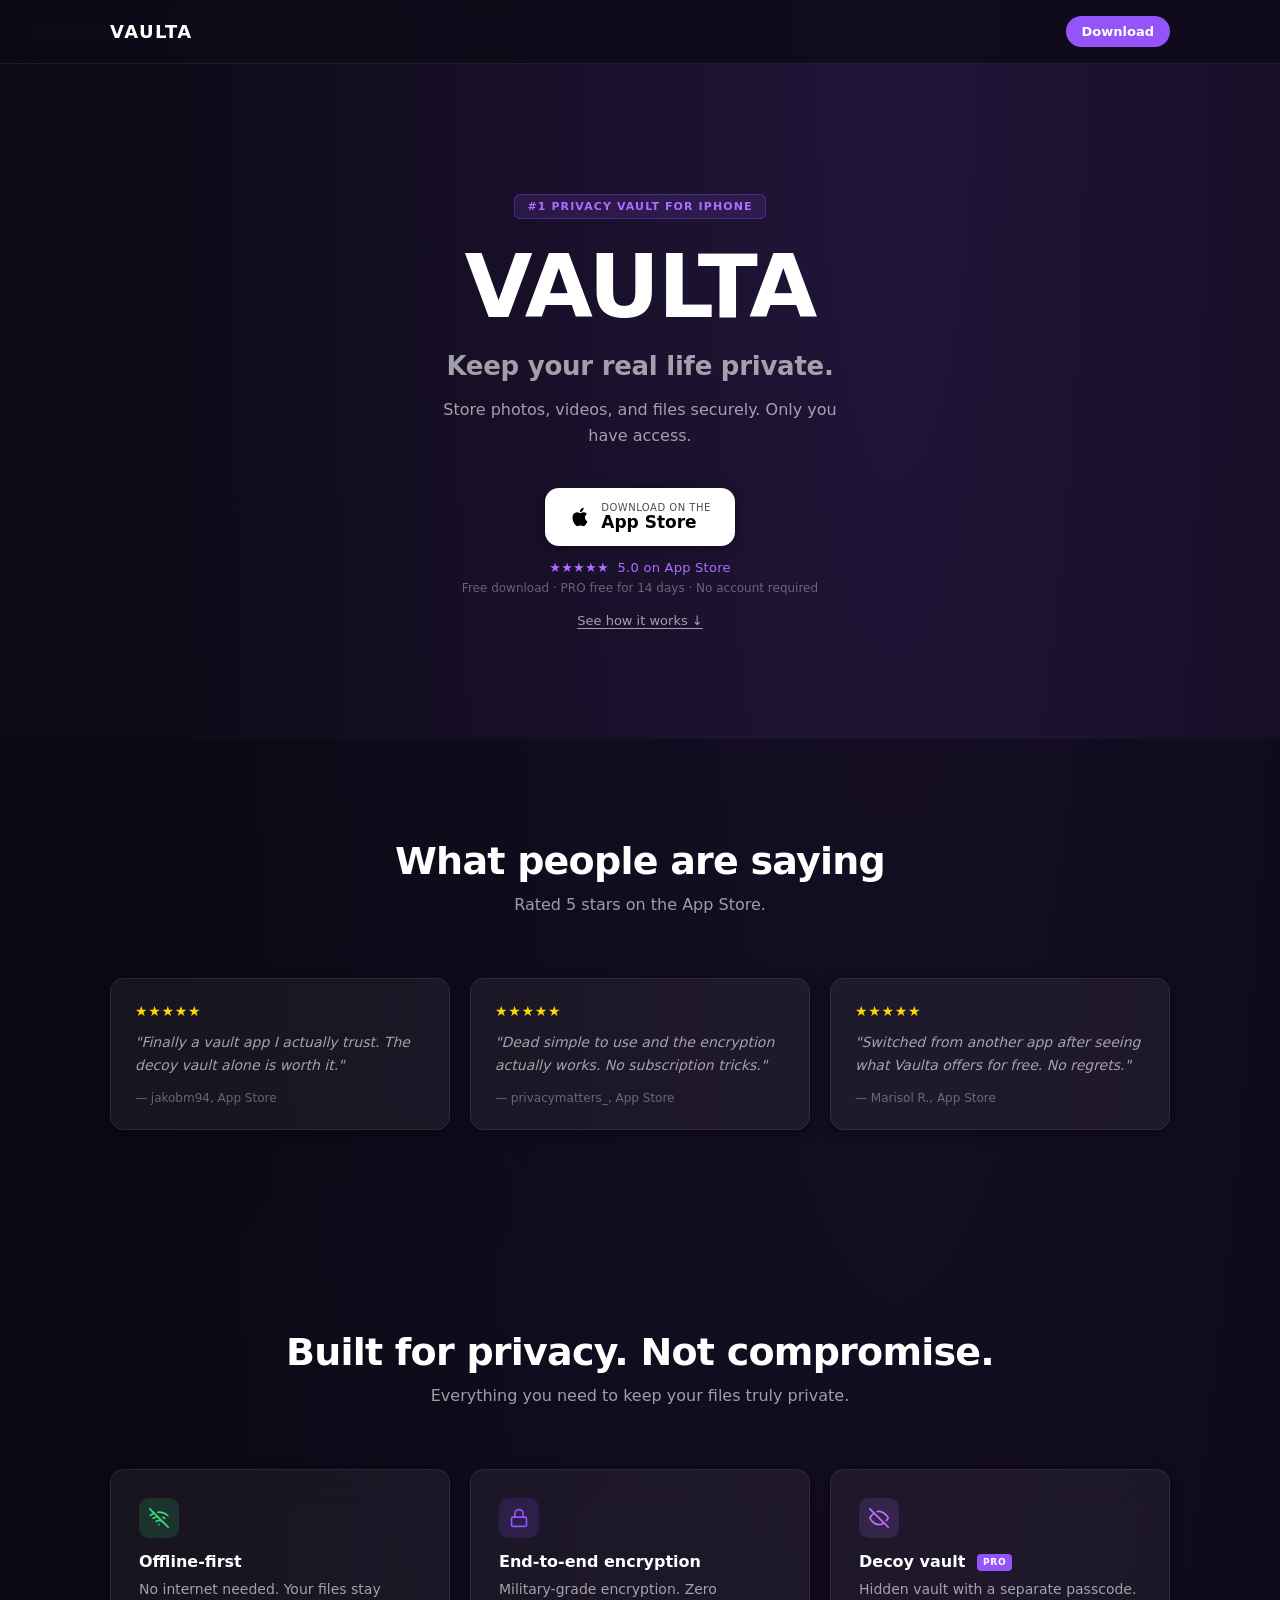
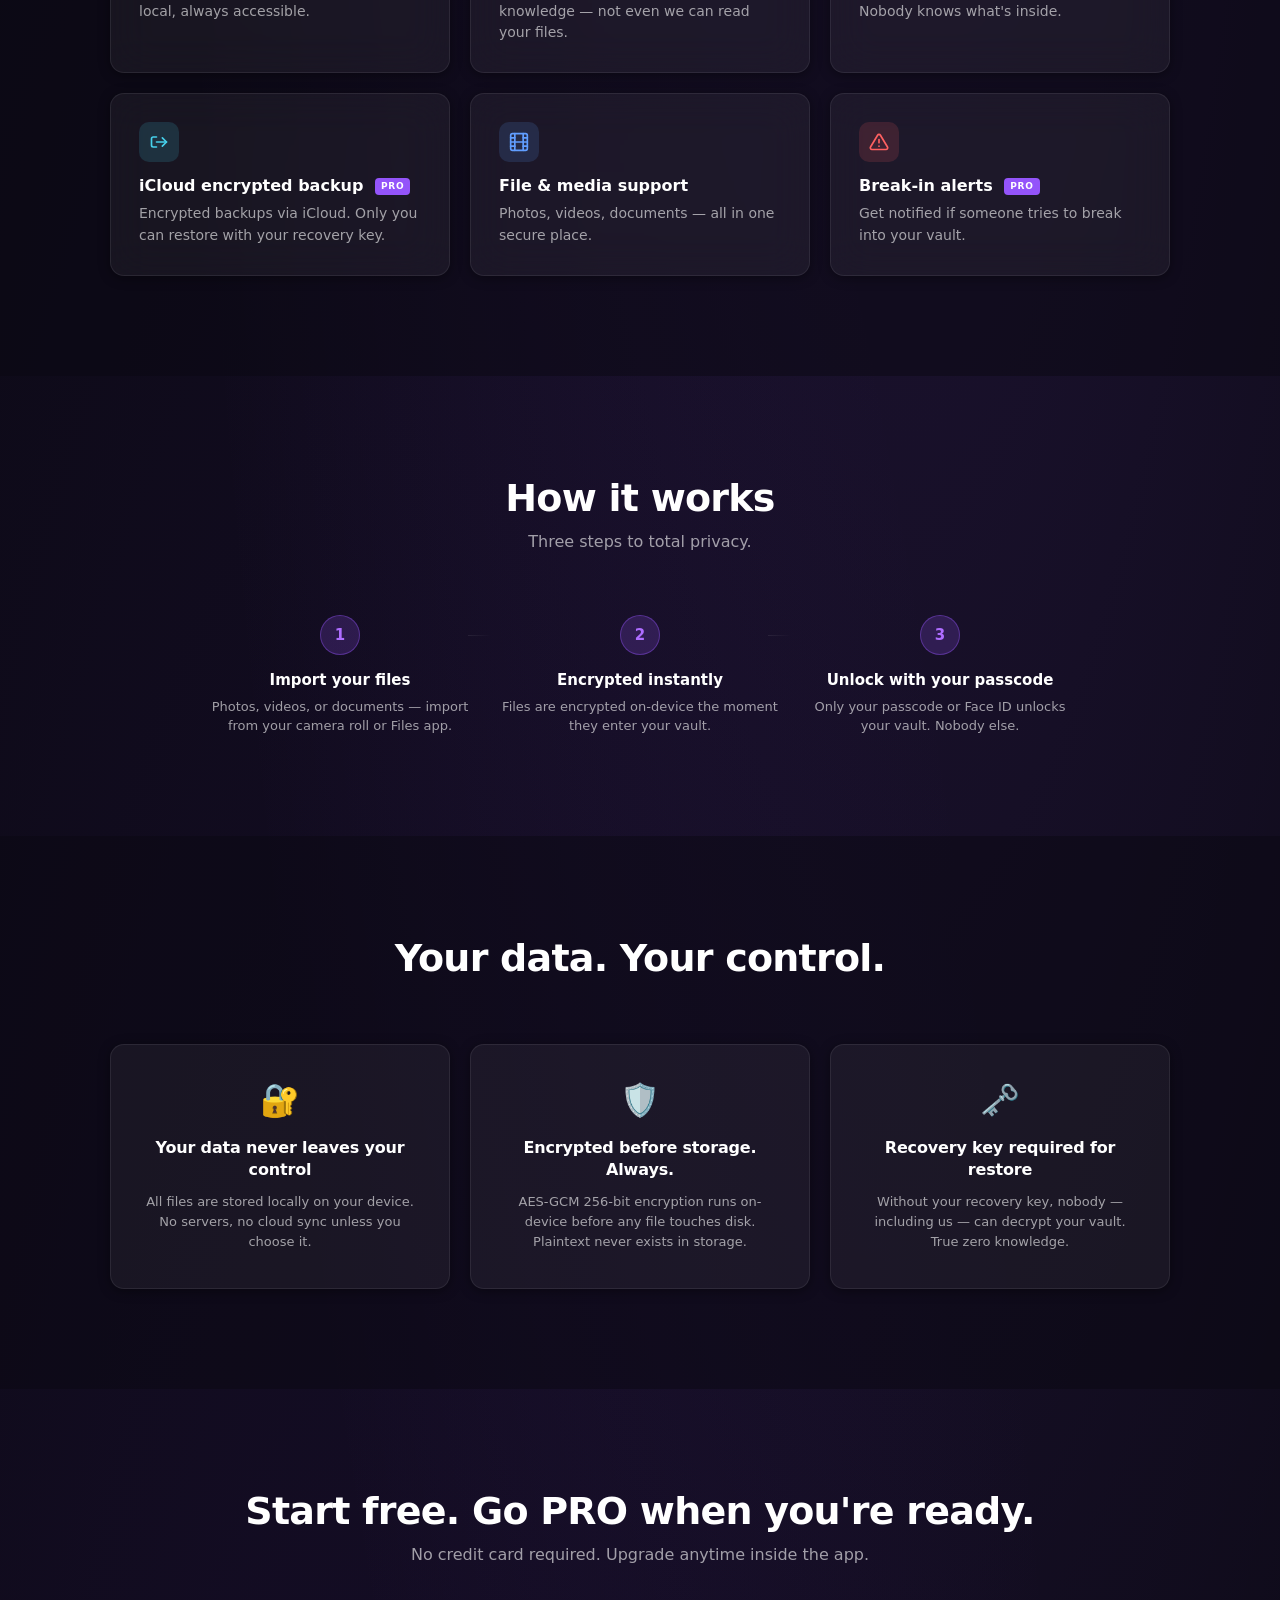
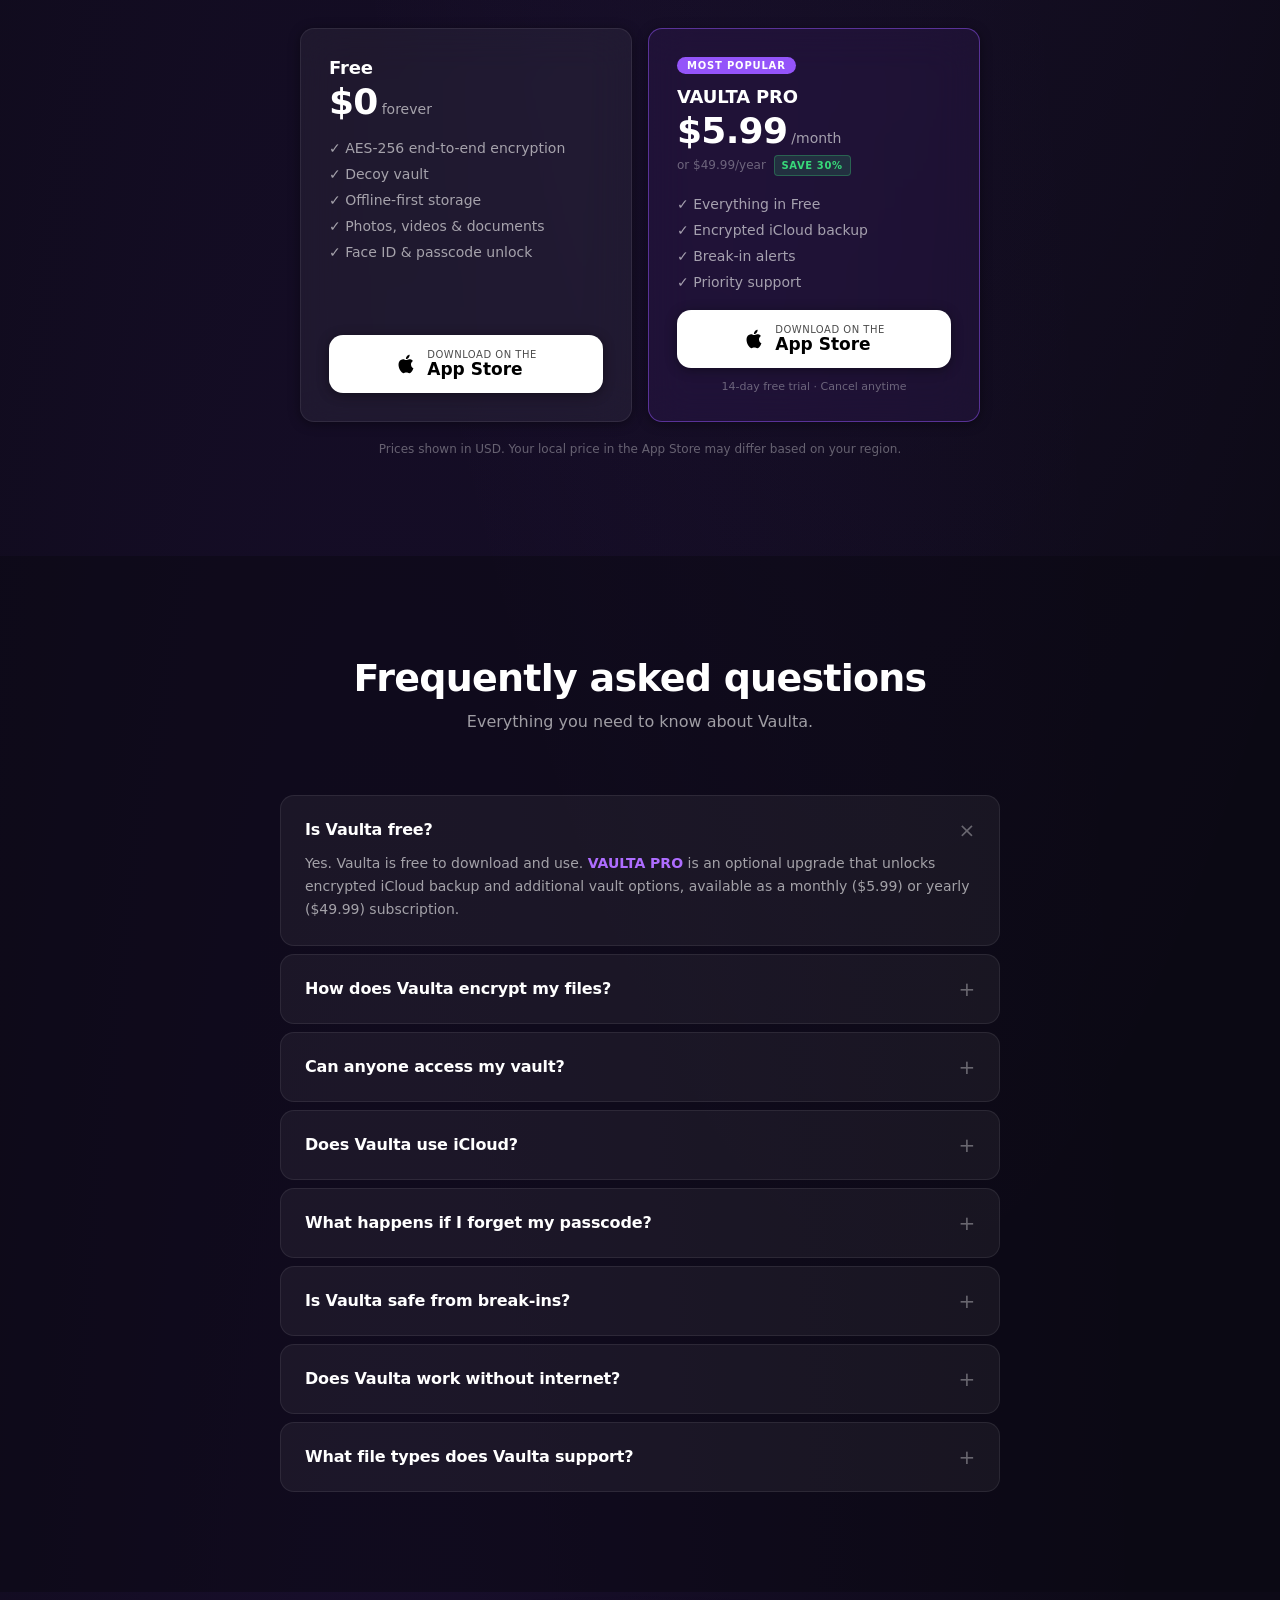
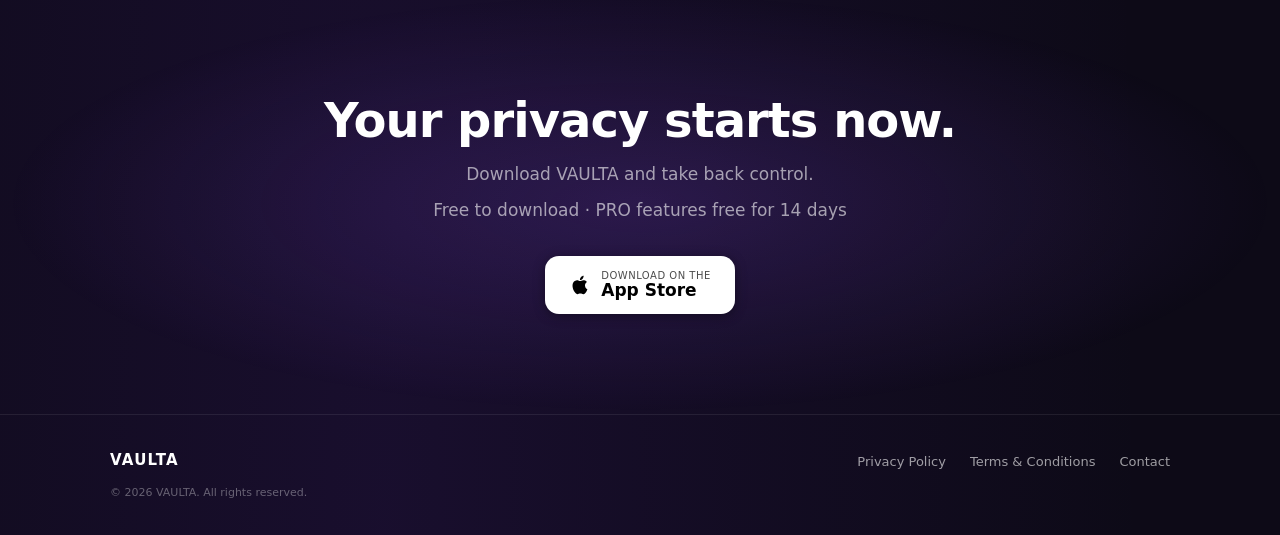
==== commit 2701bf47: "fix(landing): remove stats bar — was rendering as plain text Co-Authored-By: Claude Sonnet 4.6 <nore" ====
--- a/index.html
+++ b/index.html
@@ -229,30 +229,6 @@
     </div>
   </section>
 
-  <!-- STATS BAR -->
-  <div class="stats-bar">
-    <div class="container">
-      <div class="stats-bar__inner fade-in">
-        <div class="stats-bar__item">
-          <div class="stats-bar__value">AES-256</div>
-          <div class="stats-bar__label">Encryption standard</div>
-        </div>
-        <div class="stats-bar__item">
-          <div class="stats-bar__value">5.0 ★</div>
-          <div class="stats-bar__label">App Store rating</div>
-        </div>
-        <div class="stats-bar__item">
-          <div class="stats-bar__value">Zero</div>
-          <div class="stats-bar__label">Server access</div>
-        </div>
-        <div class="stats-bar__item">
-          <div class="stats-bar__value">100%</div>
-          <div class="stats-bar__label">Offline capable</div>
-        </div>
-      </div>
-    </div>
-  </div>
-
   <!-- REVIEWS -->
   <section class="reviews" id="reviews">
     <div class="container">
--- a/styles.css
+++ b/styles.css
@@ -811,69 +811,6 @@
   color: var(--text-tertiary);
 }
 
-/* ===== STATS BAR ===== */
-.stats-bar {
-  padding: 0 0 100px;
-}
-
-.stats-bar__inner {
-  display: flex;
-  justify-content: center;
-  align-items: center;
-  flex-wrap: wrap;
-  gap: 0;
-  border: 1px solid var(--glass-border);
-  border-radius: var(--radius-card);
-  background: var(--glass-bg);
-  backdrop-filter: blur(20px);
-  -webkit-backdrop-filter: blur(20px);
-  overflow: hidden;
-}
-
-.stats-bar__item {
-  flex: 1;
-  min-width: 140px;
-  text-align: center;
-  padding: 24px 20px;
-  border-right: 1px solid var(--glass-border);
-}
-
-.stats-bar__item:last-child {
-  border-right: none;
-}
-
-.stats-bar__value {
-  font-size: clamp(22px, 3vw, 28px);
-  font-weight: 700;
-  letter-spacing: -0.02em;
-  color: var(--text-primary);
-  line-height: 1;
-  margin-bottom: 6px;
-}
-
-.stats-bar__label {
-  font-size: 12px;
-  color: var(--text-secondary);
-  text-transform: uppercase;
-  letter-spacing: 0.08em;
-}
-
-@media (max-width: 600px) {
-  .stats-bar__inner {
-    flex-direction: column;
-  }
-
-  .stats-bar__item {
-    border-right: none;
-    border-bottom: 1px solid var(--glass-border);
-    width: 100%;
-  }
-
-  .stats-bar__item:last-child {
-    border-bottom: none;
-  }
-}
-
 /* ===== BADGE SAVE ===== */
 .badge-save {
   display: inline-block;
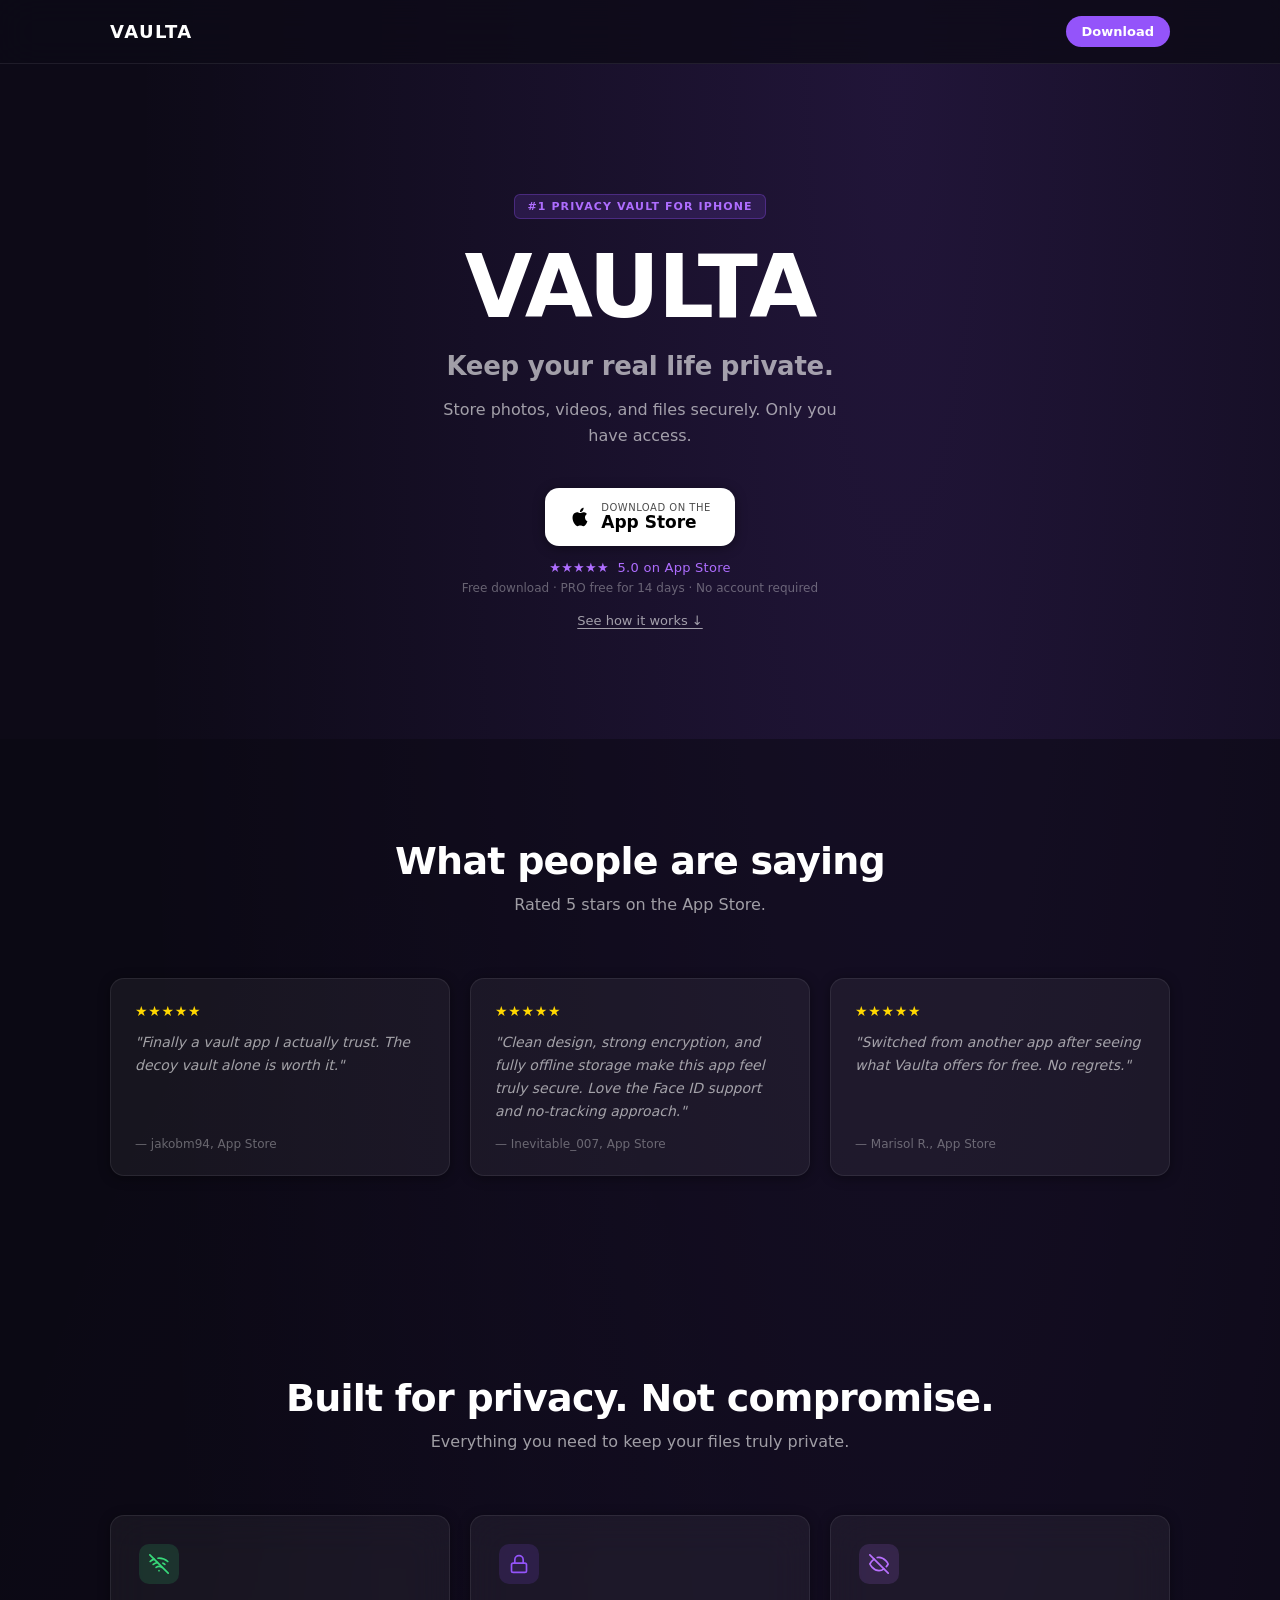
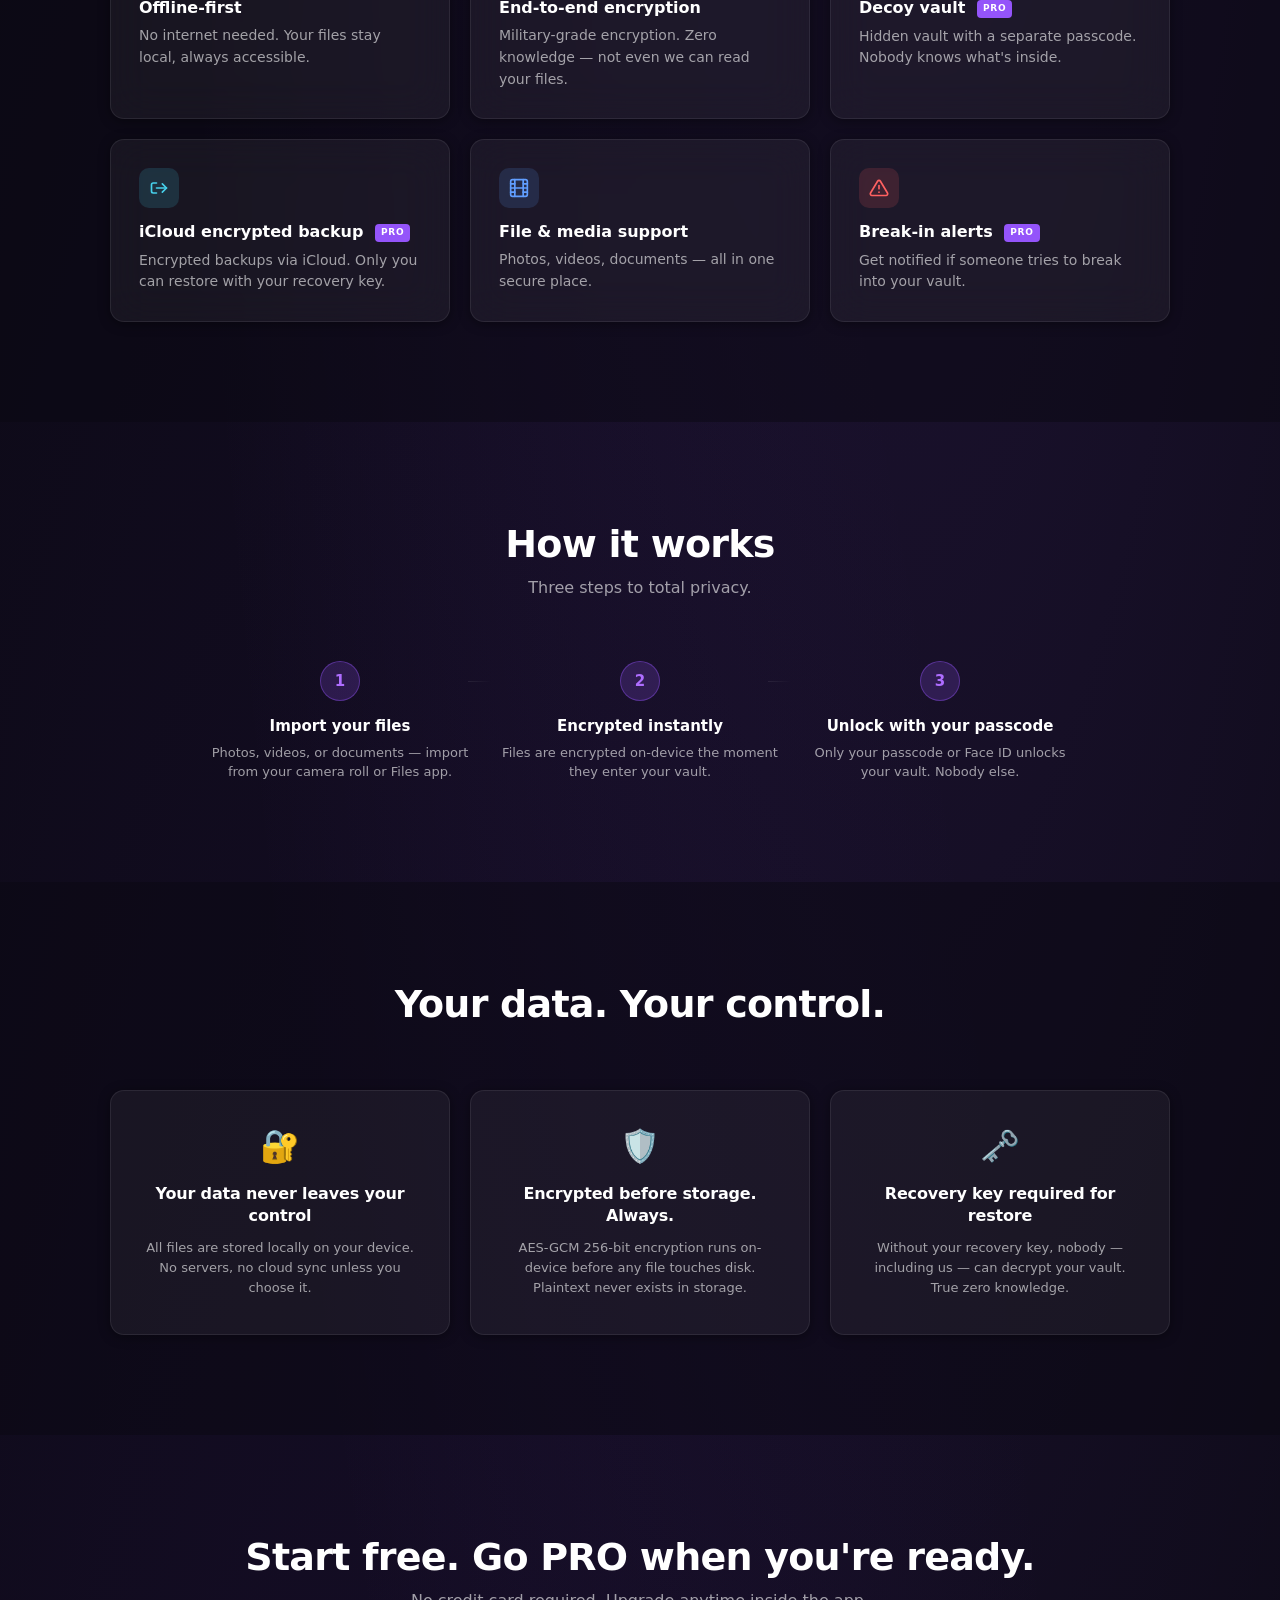
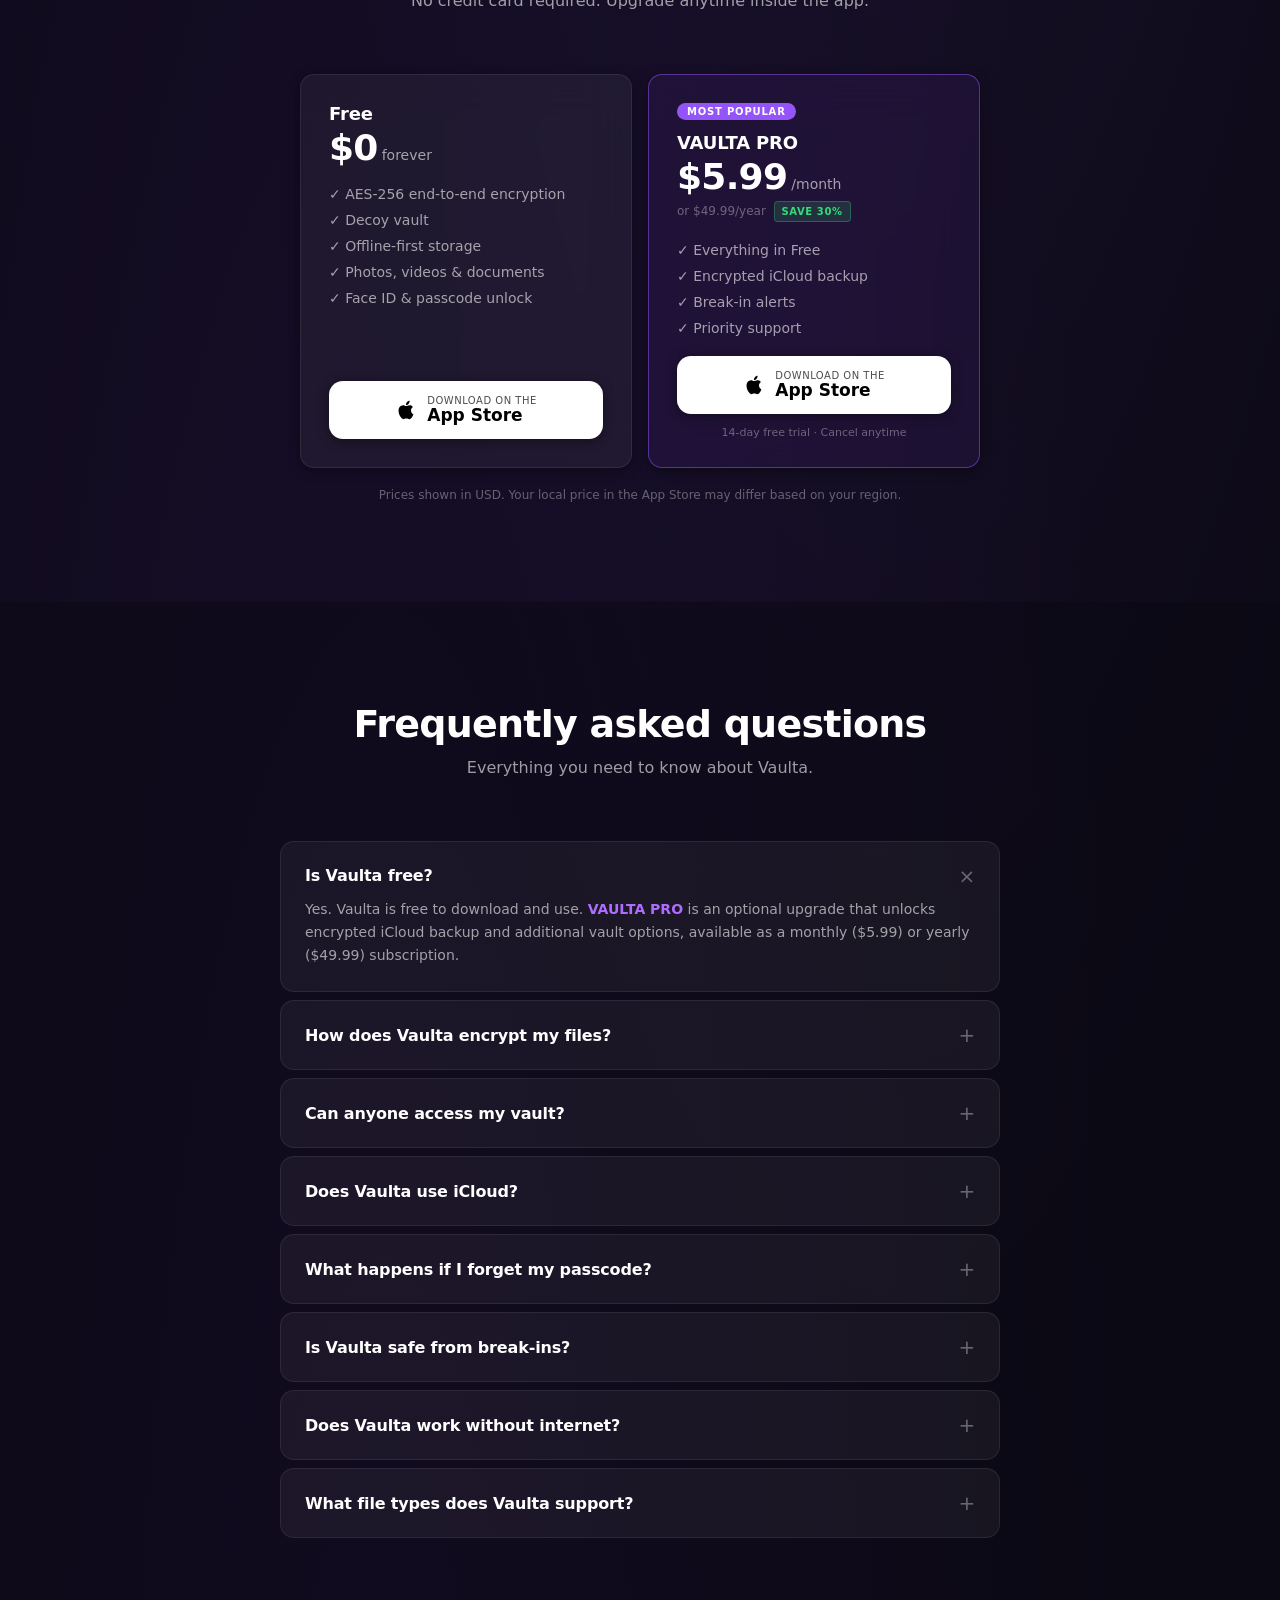
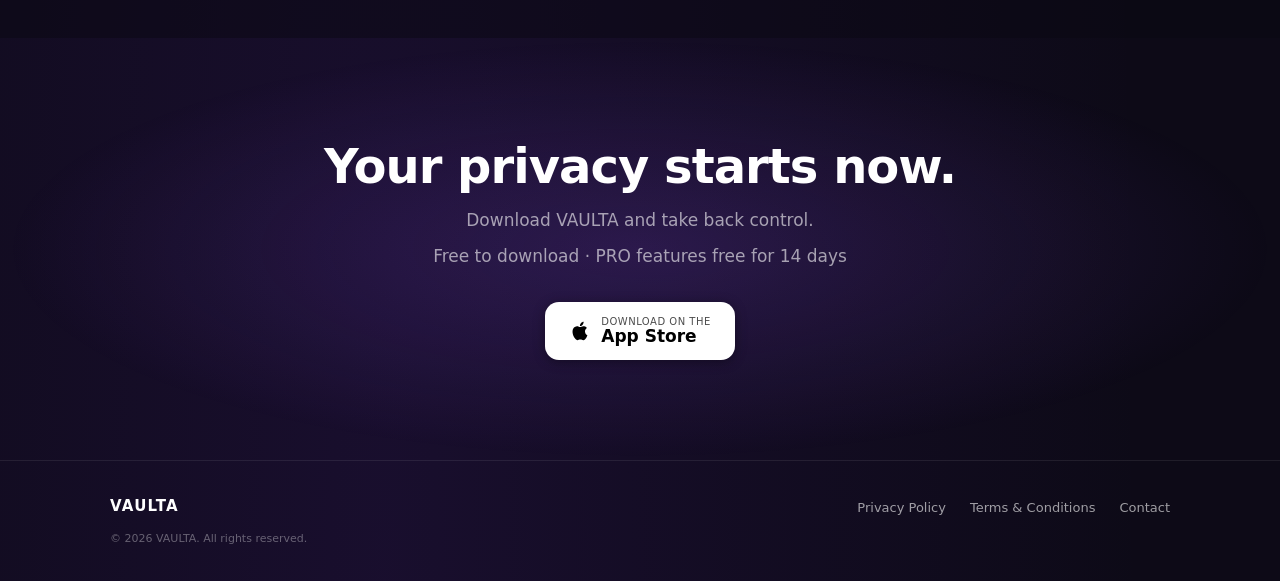
==== commit ba7ce6c4: "content(reviews): replace middle review with real App Store review Co-Authored-By: Claude Sonnet 4.6" ====
--- a/index.html
+++ b/index.html
@@ -246,8 +246,8 @@
 
         <div class="review-card fade-in">
           <div class="review-card__stars">★★★★★</div>
-          <p class="review-card__quote">"Dead simple to use and the encryption actually works. No subscription tricks."</p>
-          <span class="review-card__author">— privacymatters_, App Store</span>
+          <p class="review-card__quote">"Clean design, strong encryption, and fully offline storage make this app feel truly secure. Love the Face ID support and no-tracking approach."</p>
+          <span class="review-card__author">— Inevitable_007, App Store</span>
         </div>
 
         <div class="review-card fade-in">
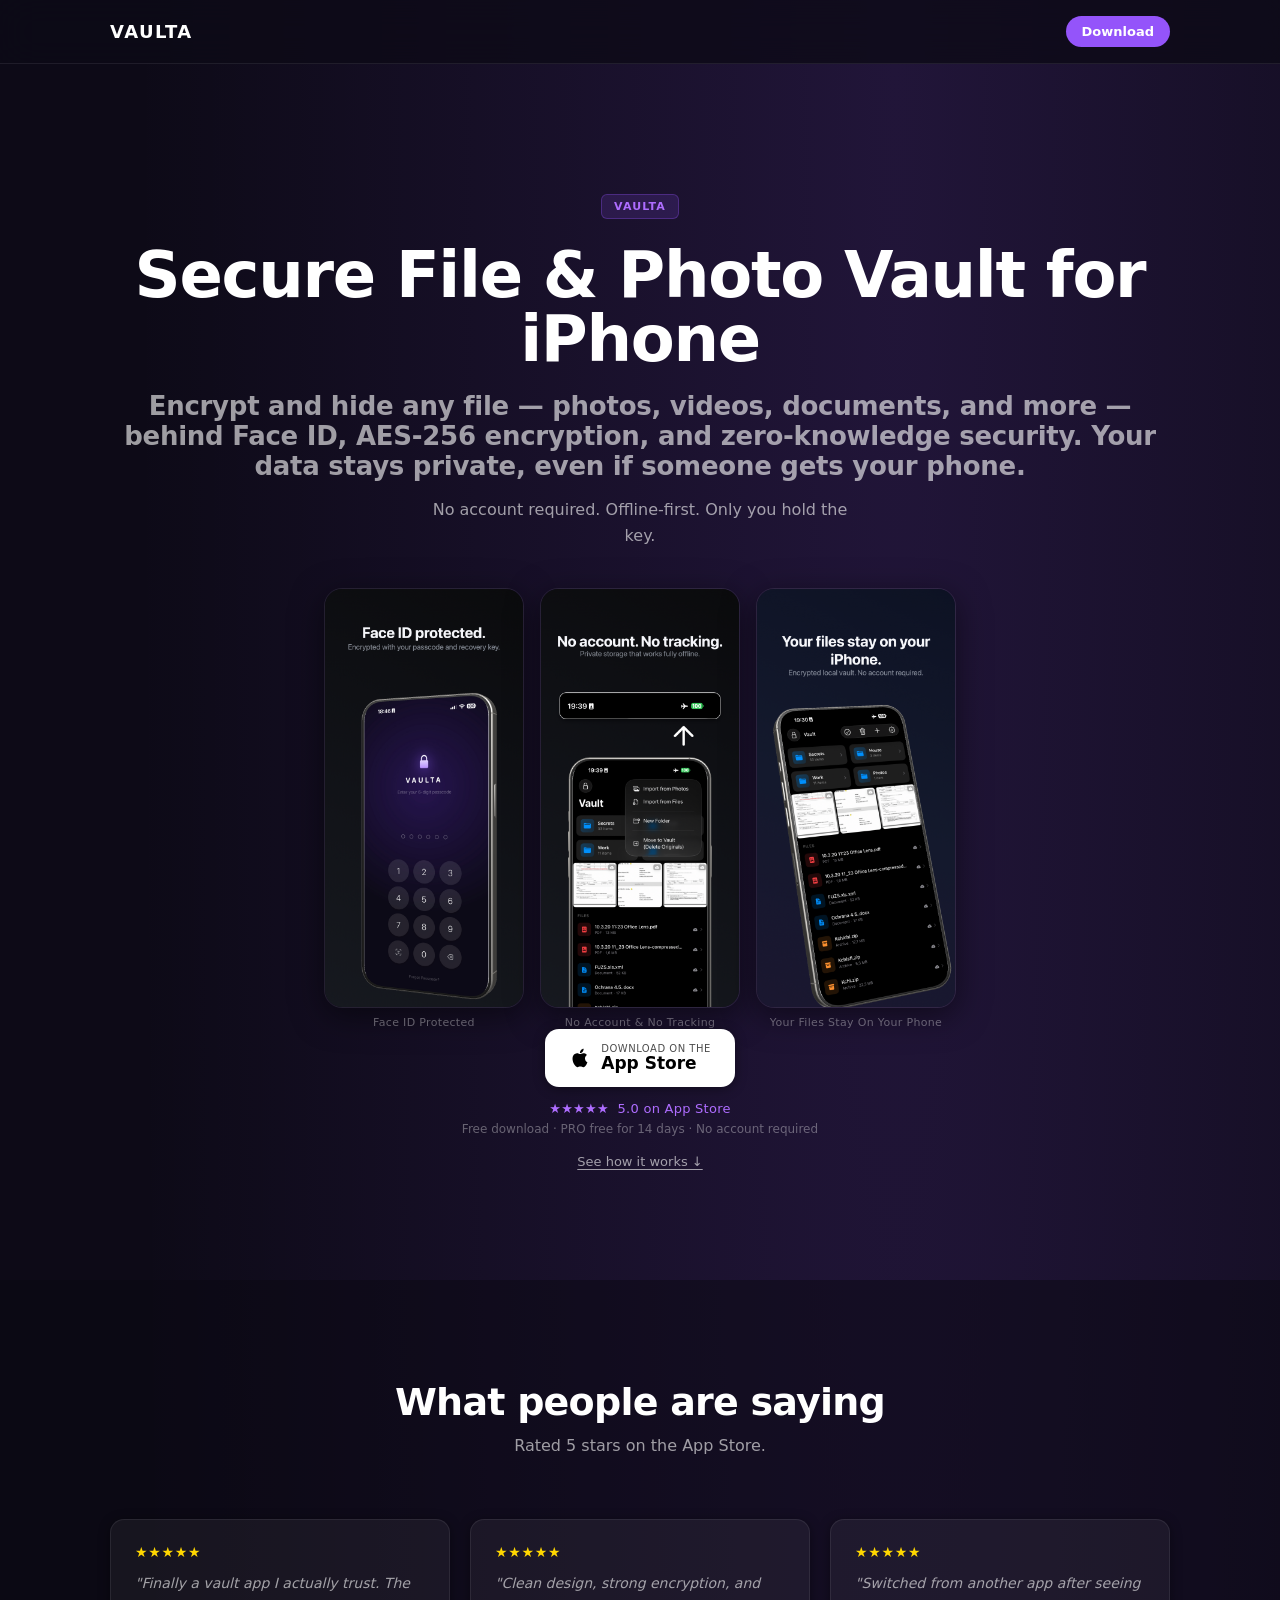
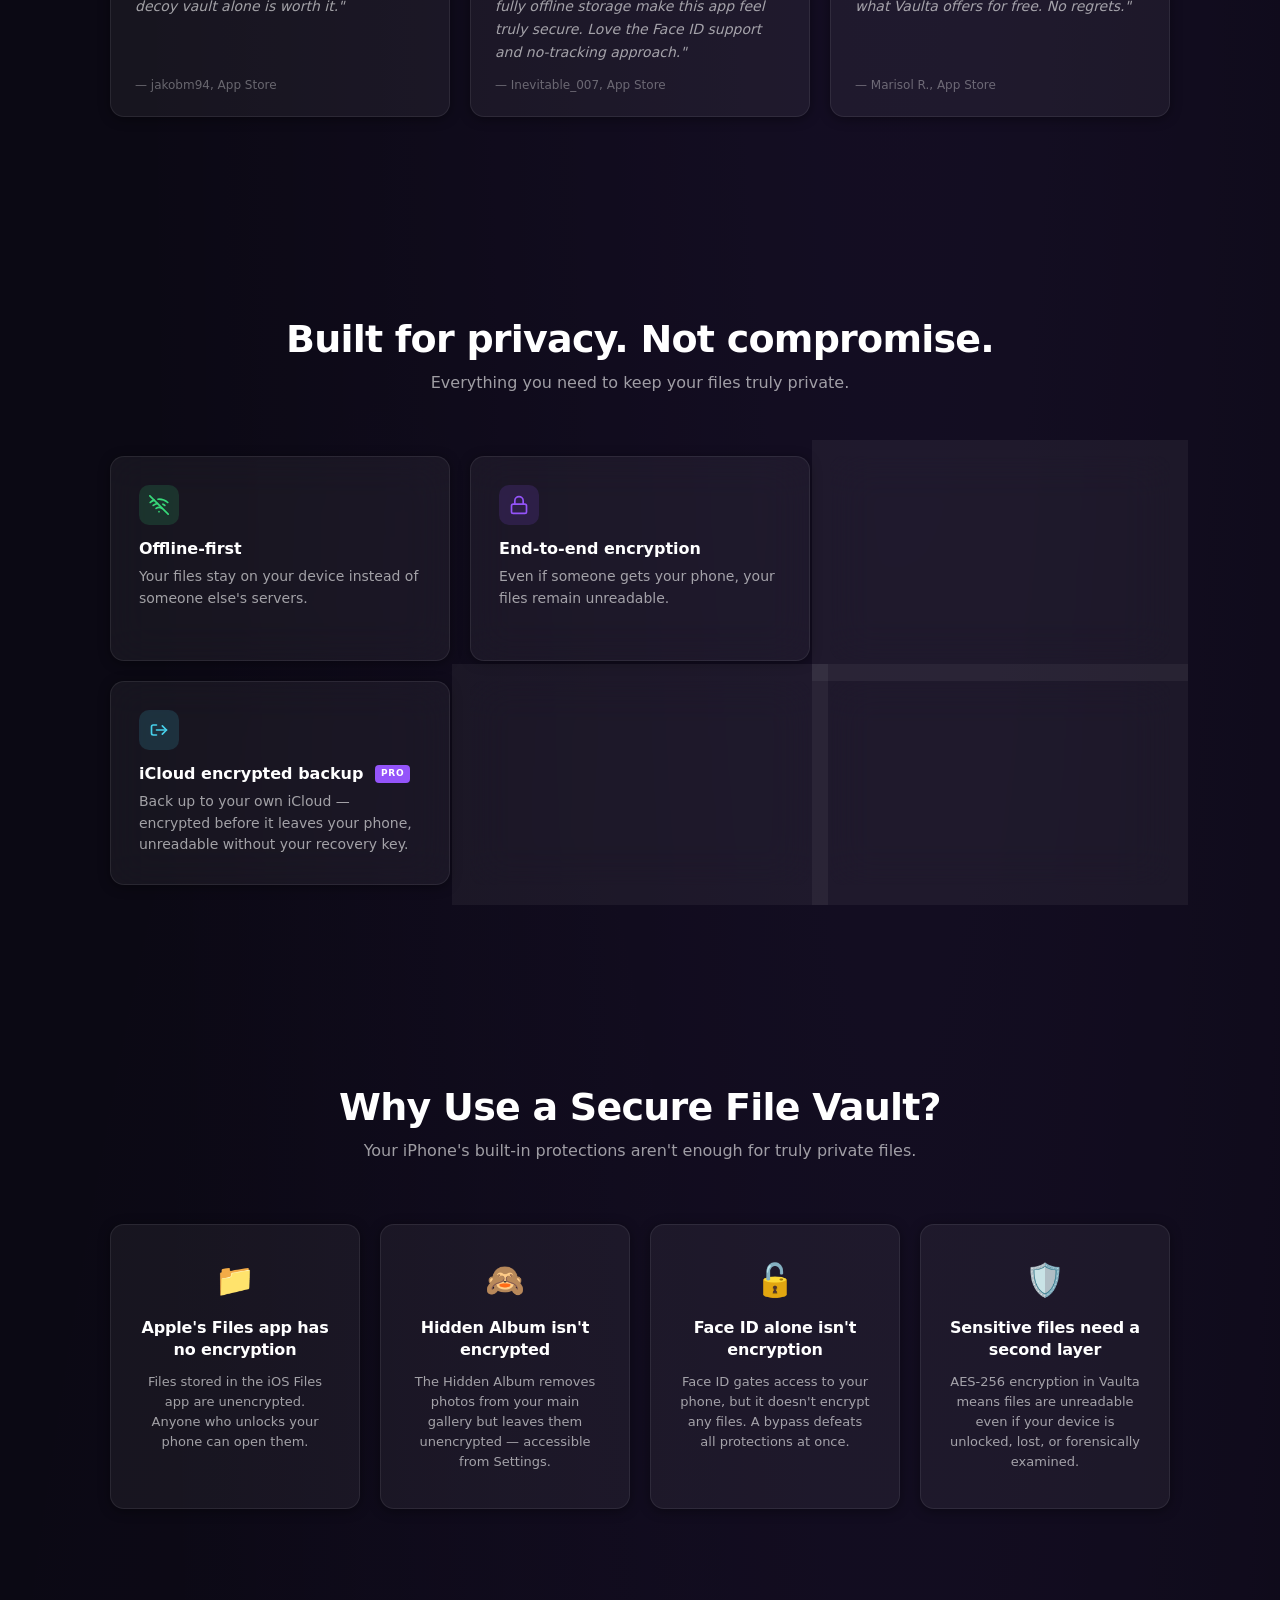
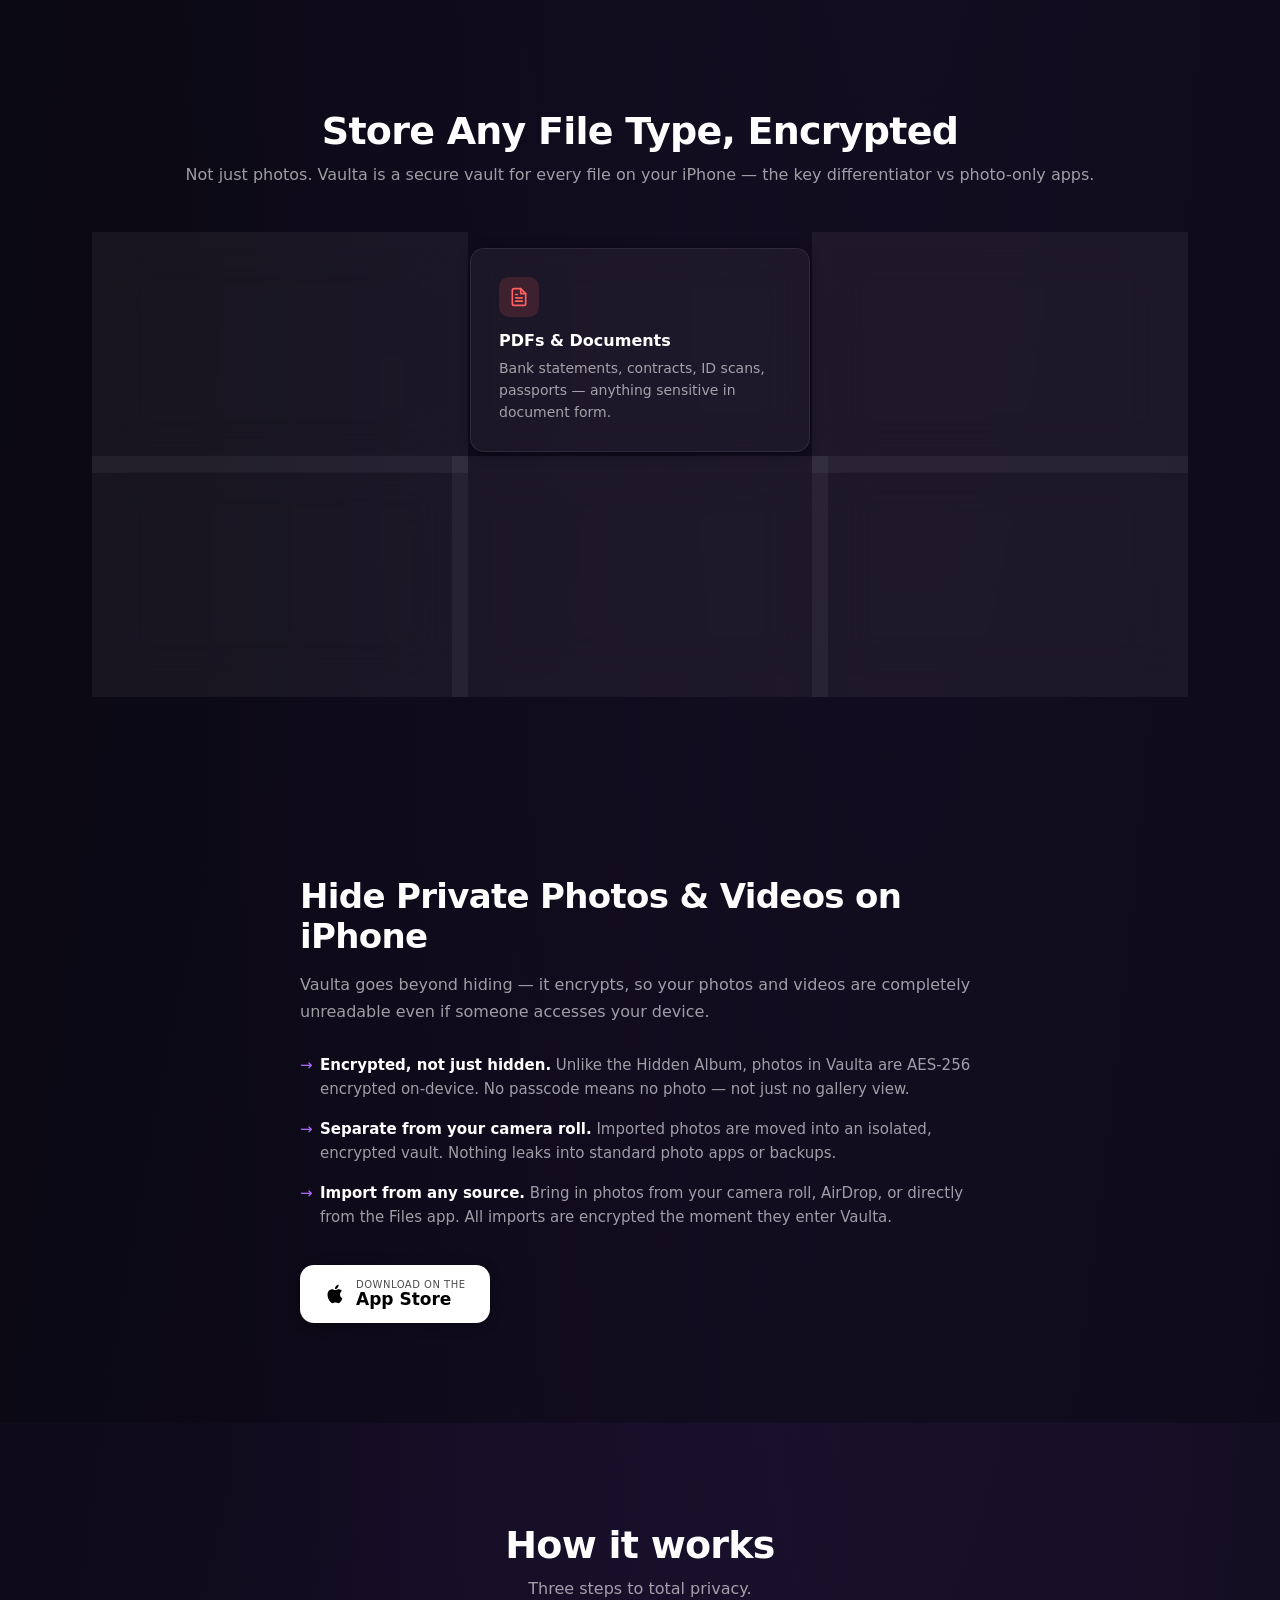
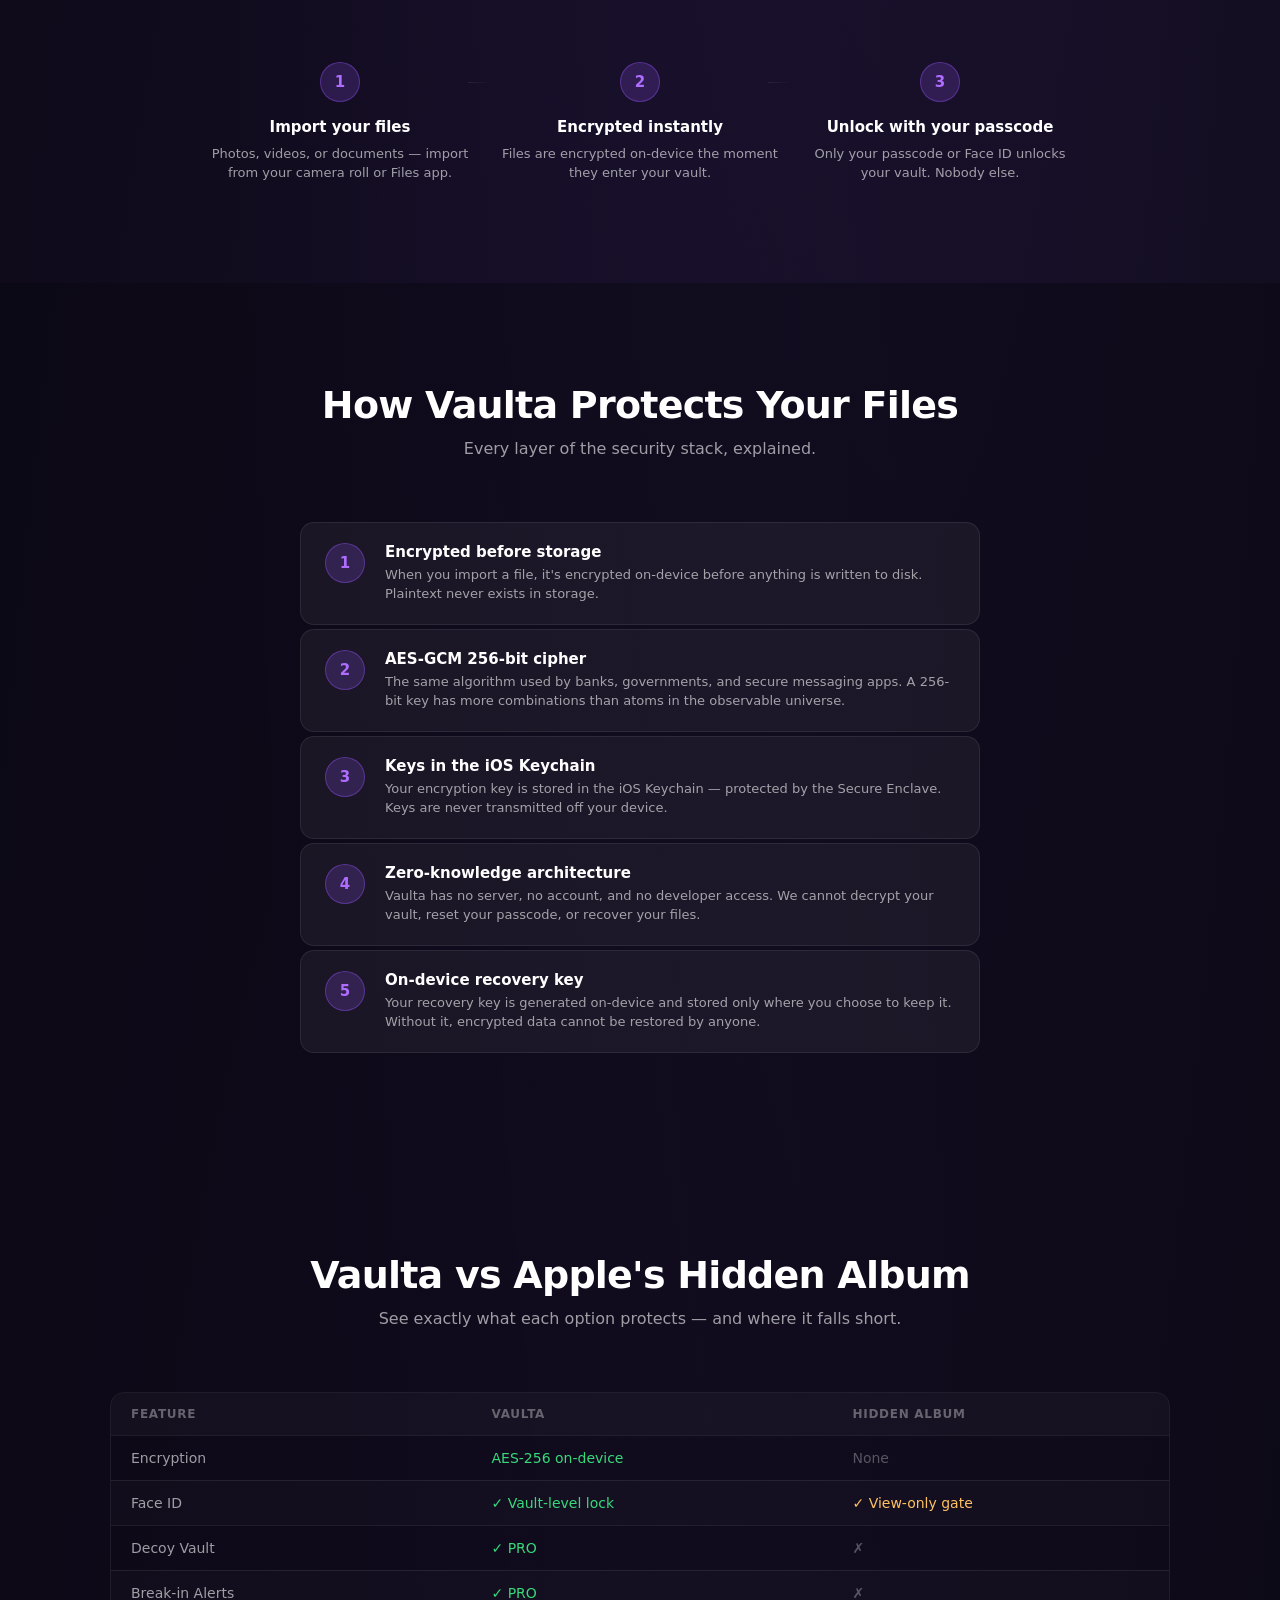
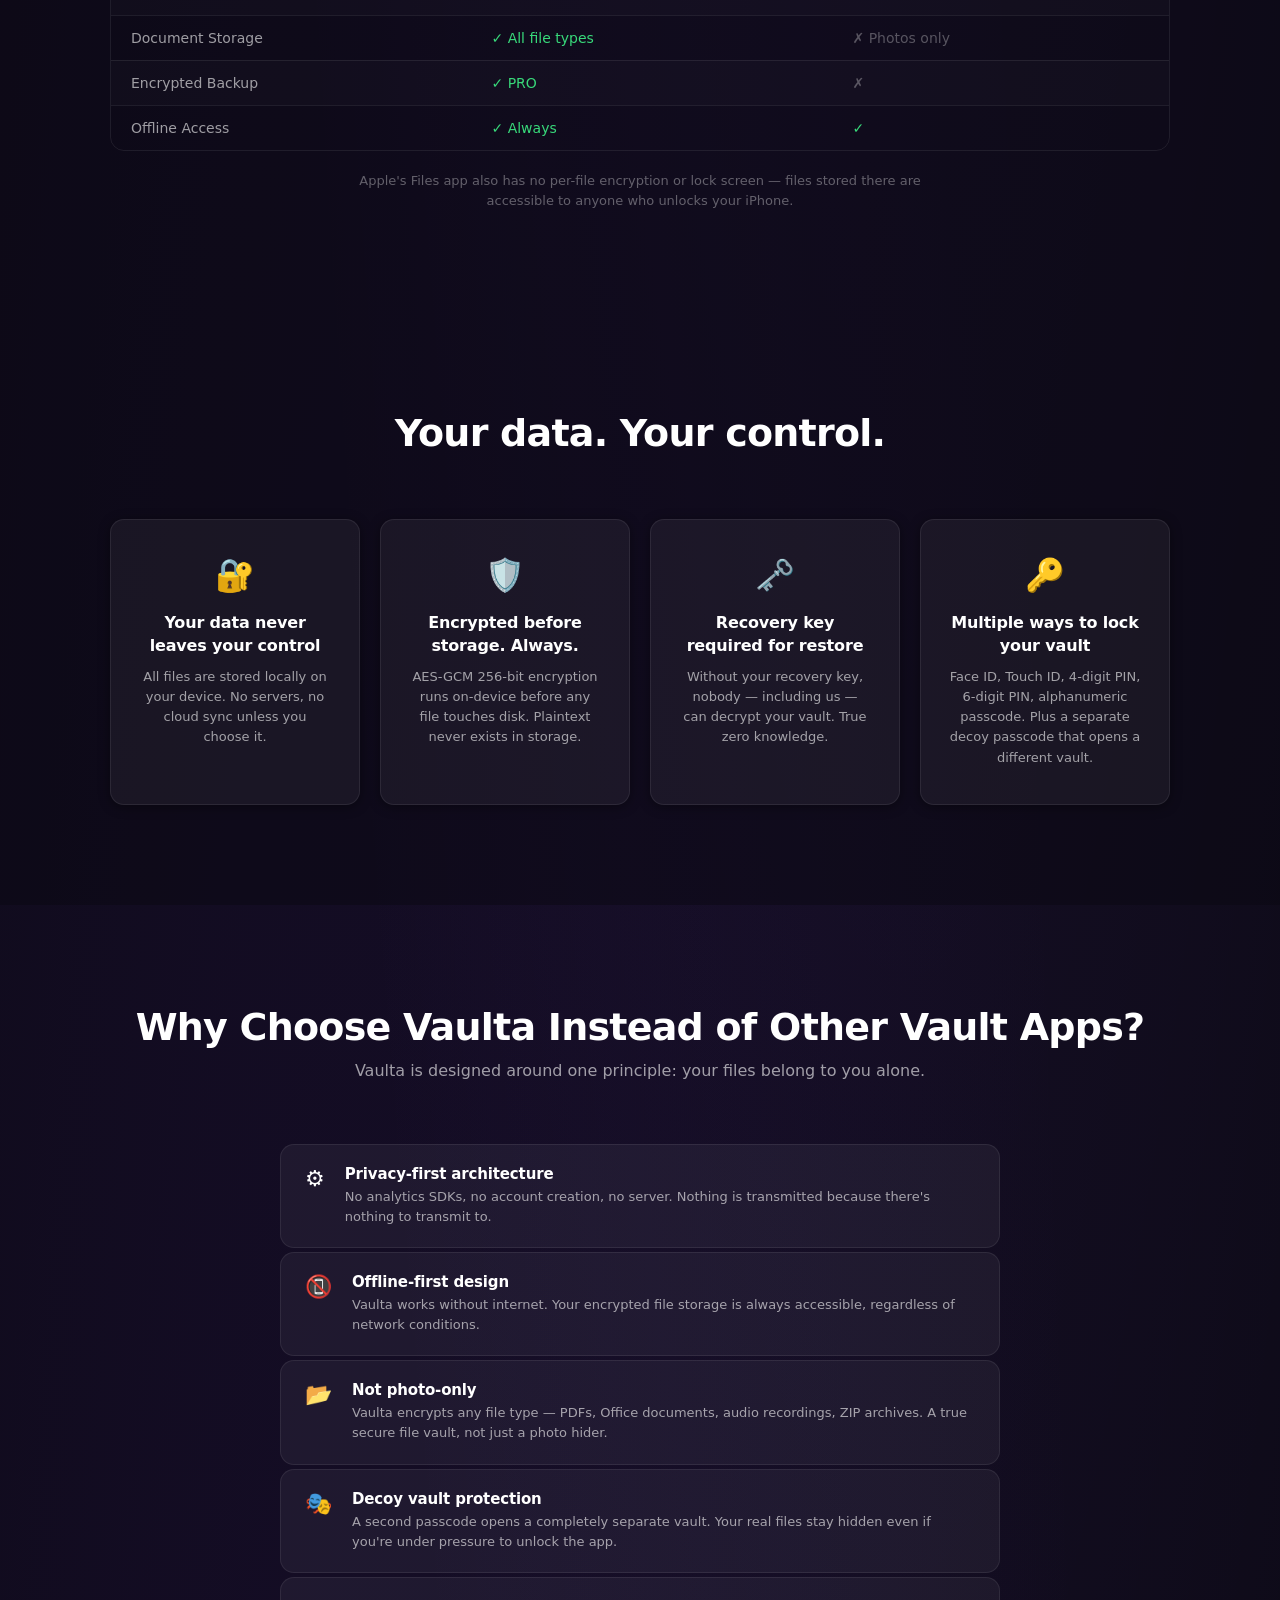
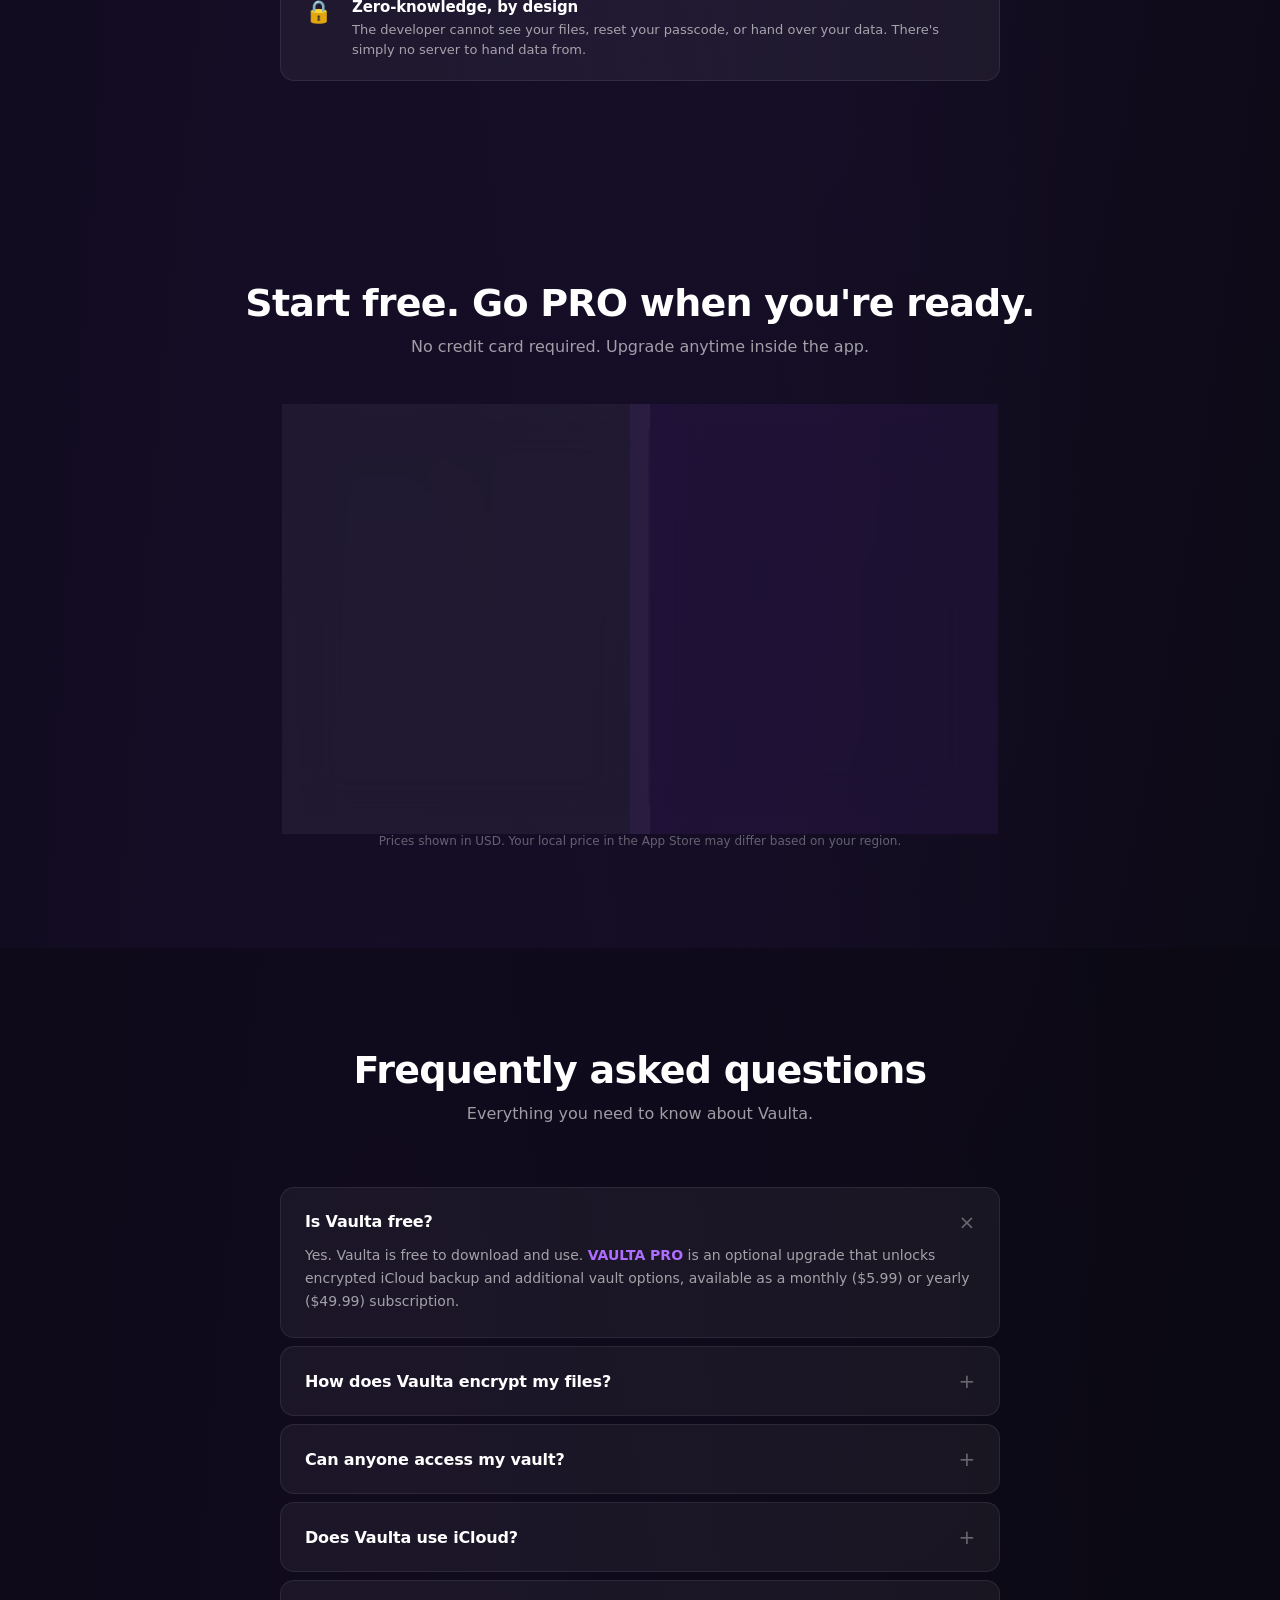
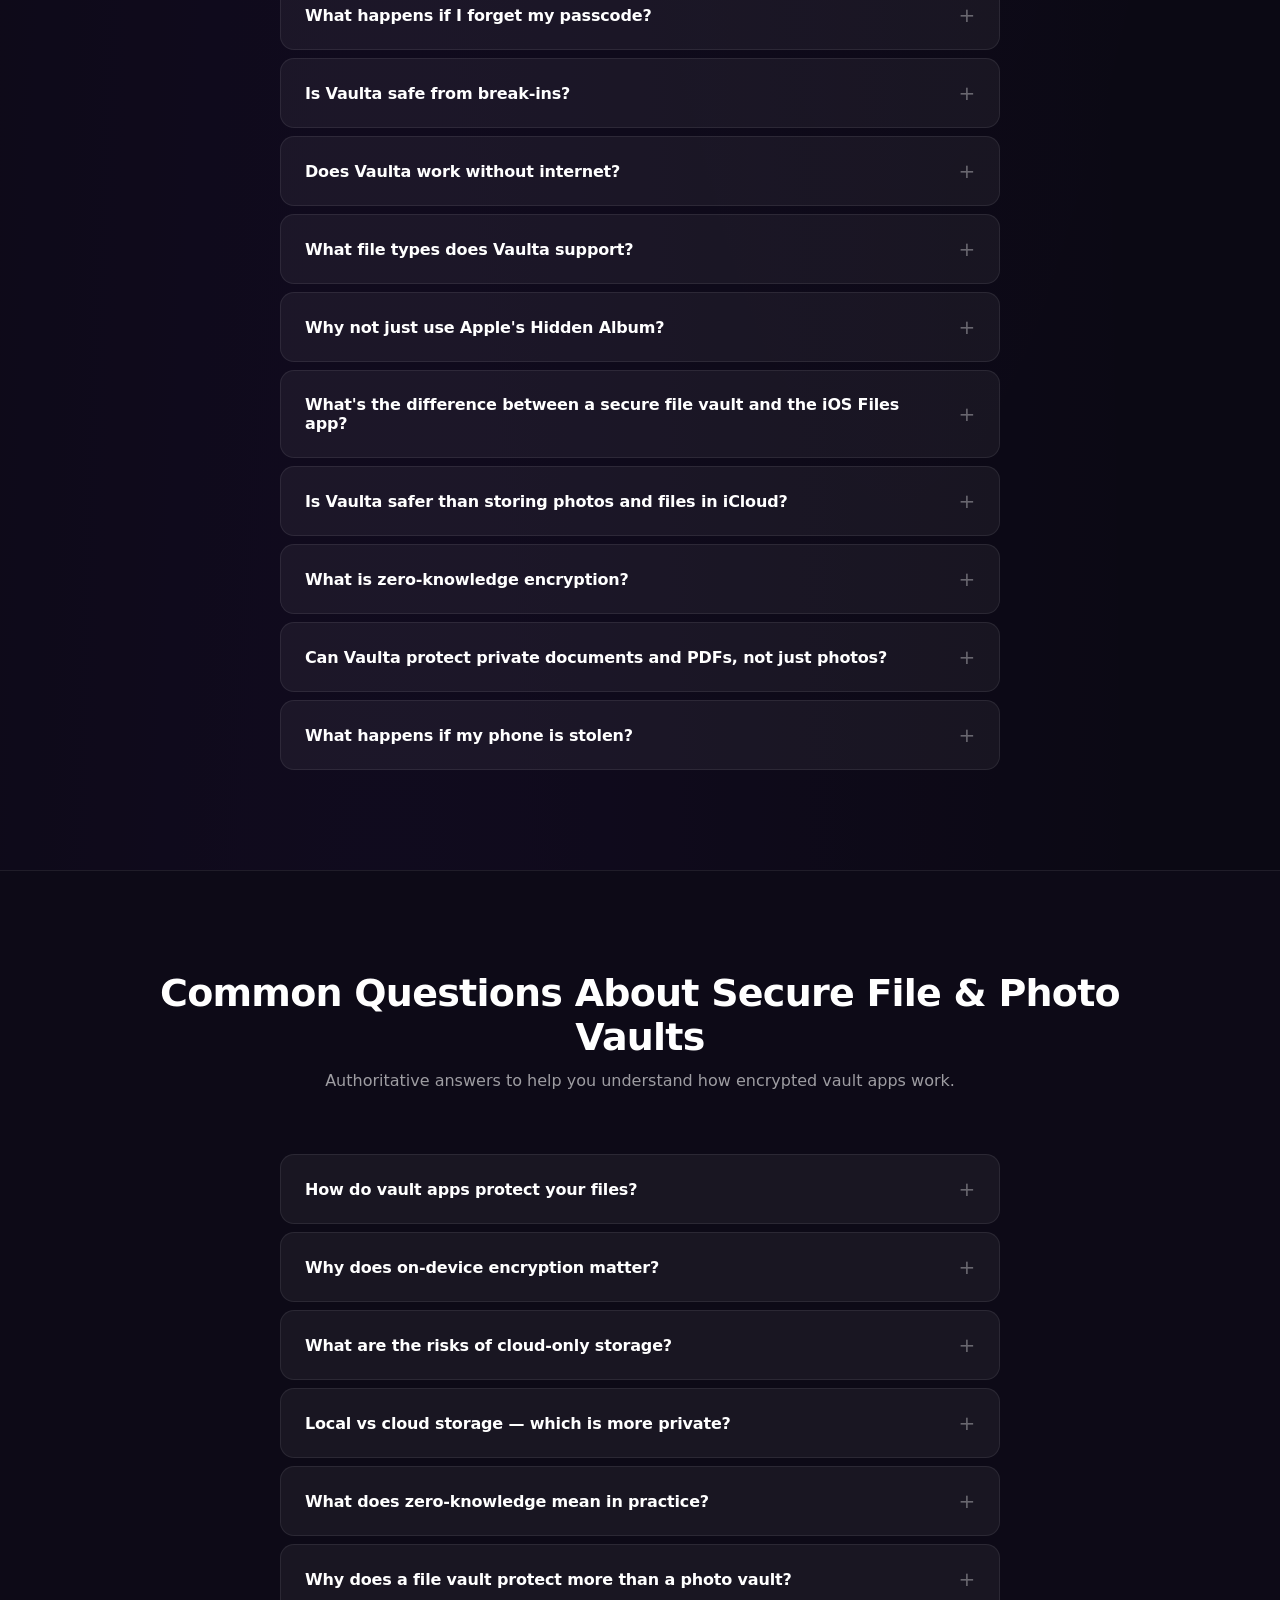
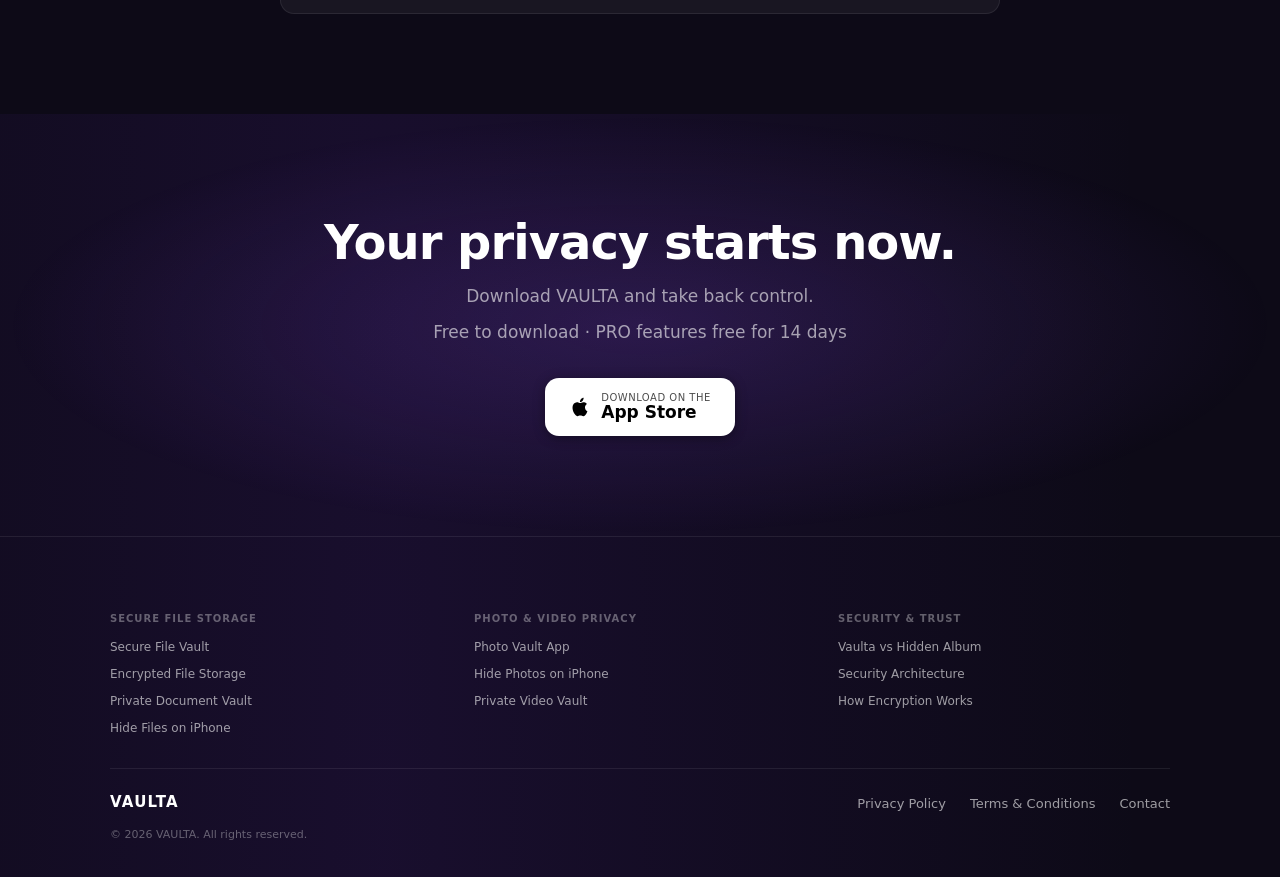
==== commit 8b2c9163: "feat(seo): transform landing page into acquisition-focused page - H1 changed to "Secure File & Photo" ====
--- a/index.html
+++ b/index.html
@@ -5,22 +5,31 @@
   <meta name="viewport" content="width=device-width, initial-scale=1.0">
 
   <!-- Primary SEO -->
-  <title>Vaulta — Private Vault App for iPhone | Encrypted File Storage</title>
-  <meta name="description" content="Store photos, videos, and files with AES-256 encryption. Zero knowledge, offline-first, with decoy vault and break-in alerts. Download free on iPhone.">
+  <title>Secure File Vault for iPhone — Hide Photos &amp; Files | Vaulta</title>
+  <meta name="description" content="Encrypt and hide any file — photos, videos, documents, PDFs — behind Face ID and AES-256. Offline-first, zero-knowledge, free on iPhone.">
   <meta name="author" content="Martin Gábor">
   <meta name="robots" content="index, follow">
   <link rel="canonical" href="https://vaulta-secure.app/">
 
+  <!-- LCP preload -->
+  <link rel="preload" as="image" href="screenshots/FaceIDProtected.jpeg" type="image/jpeg">
+
   <!-- Open Graph -->
   <meta property="og:type" content="website">
   <meta property="og:site_name" content="VAULTA">
-  <meta property="og:title" content="Vaulta — Private Vault App for iPhone">
-  <meta property="og:description" content="Store photos, videos, and files with AES-256 encryption. Zero knowledge, offline-first, with decoy vault and break-in alerts.">
+  <meta property="og:title" content="Secure File Vault for iPhone — Vaulta">
+  <meta property="og:description" content="Encrypt and hide any file — photos, videos, documents, PDFs — behind Face ID and AES-256. Offline-first, zero-knowledge, free on iPhone.">
   <meta property="og:url" content="https://vaulta-secure.app/">
   <meta property="og:image" content="https://vaulta-secure.app/og-image.png">
   <meta property="og:image:width" content="1200">
   <meta property="og:image:height" content="630">
-  <meta property="og:image:alt" content="VAULTA — Privacy-first vault app for iPhone">
+  <meta property="og:image:alt" content="VAULTA — Secure file vault app for iPhone">
+
+  <!-- Twitter Card -->
+  <meta name="twitter:card" content="summary_large_image">
+  <meta name="twitter:title" content="Secure File Vault for iPhone — Vaulta">
+  <meta name="twitter:description" content="Encrypt and hide any file — photos, videos, documents, PDFs — behind Face ID and AES-256. Offline-first, zero-knowledge, free on iPhone.">
+  <meta name="twitter:image" content="https://vaulta-secure.app/og-image.png">
 
   <!-- Favicon -->
   <link rel="icon" type="image/png" href="favicon/favicon-96x96.png" sizes="96x96">
@@ -49,17 +58,22 @@
     "operatingSystem": "iOS",
     "downloadUrl": "https://apps.apple.com/app/apple-store/id6764309966?pt=117865370&ct=vaulta-site&mt=8",
     "url": "https://vaulta-secure.app/",
-    "description": "VAULTA is a privacy-first vault app for iPhone. Store photos, videos, and files with AES-256 end-to-end encryption. Zero knowledge — not even the developer can access your files. Features include decoy vault, break-in alerts, iCloud encrypted backup, and offline-first storage.",
+    "description": "VAULTA is a secure file vault app for iPhone that encrypts and hides any file — photos, videos, PDFs, Office documents, audio recordings, ZIP archives, and more — with AES-256 end-to-end encryption. Zero knowledge architecture: not even the developer can access your files. Features include decoy vault, break-in alerts, encrypted iCloud backup, and offline-first storage. The best way to hide photos, protect private documents, and store any sensitive file on iPhone.",
     "screenshot": "https://vaulta-secure.app/og-image.png",
+    "sameAs": ["https://apps.apple.com/app/apple-store/id6764309966"],
     "featureList": [
       "AES-GCM 256-bit end-to-end encryption",
+      "Secure file vault for any file type",
+      "Private photo and video vault for iPhone",
+      "Photos, videos, PDFs, Office files, audio recordings, ZIP archives, and any file type",
       "Decoy vault with separate passcode",
       "Encrypted iCloud backup (PRO)",
-      "Photos, videos, and document support",
-      "Break-in alerts",
+      "Break-in alerts (PRO)",
       "Offline-first storage",
-      "Face ID and passcode unlock",
-      "Zero knowledge architecture"
+      "Face ID, Touch ID, and passcode unlock",
+      "Zero knowledge architecture",
+      "No account required",
+      "Hide photos on iPhone with AES-256 encryption"
     ],
     "offers": [
       {
@@ -184,7 +198,55 @@
         "name": "What file types does Vaulta support?",
         "acceptedAnswer": {
           "@type": "Answer",
-          "text": "Vaulta supports photos, videos, and documents. You can import files from your iPhone camera roll or the Files app. All file types are encrypted regardless of format."
+          "text": "Vaulta supports any file type your iPhone's Files app can share — photos, videos, PDFs, Word documents, Excel files, audio recordings, ZIP archives, and more. All file types are encrypted regardless of format."
+        }
+      },
+      {
+        "@type": "Question",
+        "name": "Why not just use Apple's Hidden Album?",
+        "acceptedAnswer": {
+          "@type": "Answer",
+          "text": "Apple's Hidden Album hides photos from the main gallery but does not encrypt them — anyone who unlocks your iPhone can view them from Settings. Vaulta encrypts every file with AES-256 before it touches storage, so a file is unreadable without your passcode and recovery key."
+        }
+      },
+      {
+        "@type": "Question",
+        "name": "What's the difference between a secure file vault and the iOS Files app?",
+        "acceptedAnswer": {
+          "@type": "Answer",
+          "text": "The iOS Files app has no encryption or lock — files stored there are accessible to anyone who can unlock your phone. Vaulta adds a separate encrypted container with its own passcode, Face ID lock, and AES-256 encryption. No file in Vaulta is readable without your key."
+        }
+      },
+      {
+        "@type": "Question",
+        "name": "Is Vaulta safer than storing photos and files in iCloud?",
+        "acceptedAnswer": {
+          "@type": "Answer",
+          "text": "Standard iCloud storage is encrypted in transit and at rest, but Apple holds the encryption keys and can access your files. Vaulta's optional iCloud backup encrypts your data on-device before upload — Apple receives only ciphertext and cannot read it. Your recovery key never leaves your device."
+        }
+      },
+      {
+        "@type": "Question",
+        "name": "What is zero-knowledge encryption?",
+        "acceptedAnswer": {
+          "@type": "Answer",
+          "text": "Zero-knowledge means only you can decrypt your data. Vaulta never transmits your encryption keys, passcode, or file contents to any server. The developer has no master key and cannot assist with recovery — your passcode and recovery key are the only path to your data."
+        }
+      },
+      {
+        "@type": "Question",
+        "name": "Can Vaulta protect private documents and PDFs, not just photos?",
+        "acceptedAnswer": {
+          "@type": "Answer",
+          "text": "Yes. Vaulta encrypts any file type — PDFs, Word documents, Excel files, audio recordings, ZIP archives, and more. Import from your iPhone's Files app or camera roll. Every file, regardless of format, is encrypted with AES-256 before storage."
+        }
+      },
+      {
+        "@type": "Question",
+        "name": "What happens if my phone is stolen?",
+        "acceptedAnswer": {
+          "@type": "Answer",
+          "text": "A thief cannot read your vault files. AES-256 encryption protects them even if the device storage is extracted. The decoy vault (PRO) lets you reveal a separate vault under duress while keeping your real files hidden. Break-in alerts (PRO) notify you if repeated wrong passcodes are entered."
         }
       }
     ]
@@ -208,10 +270,24 @@
   <!-- HERO -->
   <section class="hero">
     <div class="container">
-      <span class="hero__eyebrow">#1 Privacy Vault for iPhone</span>
-      <h1 class="hero__title">VAULTA</h1>
-      <p class="hero__tagline">Keep your real life private.</p>
-      <p class="hero__desc">Store photos, videos, and files securely. Only you have access.</p>
+      <span class="hero__eyebrow">VAULTA</span>
+      <h1 class="hero__title hero__title--long">Secure File &amp; Photo Vault for iPhone</h1>
+      <p class="hero__tagline">Encrypt and hide any file — photos, videos, documents, and more — behind Face ID, AES-256 encryption, and zero-knowledge security. Your data stays private, even if someone gets your phone.</p>
+      <p class="hero__desc">No account required. Offline-first. Only you hold the key.</p>
+      <div class="hero__screenshots">
+        <figure class="hero__screenshot">
+          <img src="screenshots/FaceIDProtected.jpeg" alt="Vaulta vault protected by Face ID on iPhone" width="1320" height="2868" fetchpriority="high">
+          <figcaption>Face ID Protected</figcaption>
+        </figure>
+        <figure class="hero__screenshot">
+          <img src="screenshots/NoAccount.NoTracking.jpeg" alt="Vaulta requires no account and has no tracking" width="1320" height="2868" loading="lazy">
+          <figcaption>No Account &amp; No Tracking</figcaption>
+        </figure>
+        <figure class="hero__screenshot">
+          <img src="screenshots/yourFilesStayOnYouPhone.jpeg" alt="Vaulta stores your files on your iPhone, not the cloud" width="1320" height="2868" loading="lazy">
+          <figcaption>Your Files Stay On Your Phone</figcaption>
+        </figure>
+      </div>
       <div class="hero__cta">
         <a href="https://apps.apple.com/app/apple-store/id6764309966?pt=117865370&amp;ct=vaulta-site&amp;mt=8" class="app-store-btn" aria-label="Download VAULTA on the App Store">
           <svg class="app-store-btn__icon" viewBox="0 0 24 24" fill="currentColor" aria-hidden="true">
@@ -276,7 +352,7 @@
             </svg>
           </div>
           <h3 class="feature-card__title">Offline-first</h3>
-          <p class="feature-card__desc">No internet needed. Your files stay local, always accessible.</p>
+          <p class="feature-card__desc">Your files stay on your device instead of someone else's servers.</p>
         </div>
 
         <div class="feature-card fade-in">
@@ -286,7 +362,7 @@
             </svg>
           </div>
           <h3 class="feature-card__title">End-to-end encryption</h3>
-          <p class="feature-card__desc">Military-grade encryption. Zero knowledge — not even we can read your files.</p>
+          <p class="feature-card__desc">Even if someone gets your phone, your files remain unreadable.</p>
         </div>
 
         <div class="feature-card fade-in">
@@ -296,7 +372,7 @@
             </svg>
           </div>
           <h3 class="feature-card__title">Decoy vault <span class="badge-pro">PRO</span></h3>
-          <p class="feature-card__desc">Hidden vault with a separate passcode. Nobody knows what's inside.</p>
+          <p class="feature-card__desc">Open a separate vault with a different passcode to protect sensitive files under pressure.</p>
         </div>
 
         <div class="feature-card fade-in">
@@ -306,7 +382,7 @@
             </svg>
           </div>
           <h3 class="feature-card__title">iCloud encrypted backup <span class="badge-pro">PRO</span></h3>
-          <p class="feature-card__desc">Encrypted backups via iCloud. Only you can restore with your recovery key.</p>
+          <p class="feature-card__desc">Back up to your own iCloud — encrypted before it leaves your phone, unreadable without your recovery key.</p>
         </div>
 
         <div class="feature-card fade-in">
@@ -316,7 +392,7 @@
             </svg>
           </div>
           <h3 class="feature-card__title">File &amp; media support</h3>
-          <p class="feature-card__desc">Photos, videos, documents — all in one secure place.</p>
+          <p class="feature-card__desc">Photos, videos, PDFs, Office files, audio, ZIP archives — any file type, all encrypted.</p>
         </div>
 
         <div class="feature-card fade-in">
@@ -326,9 +402,151 @@
             </svg>
           </div>
           <h3 class="feature-card__title">Break-in alerts <span class="badge-pro">PRO</span></h3>
-          <p class="feature-card__desc">Get notified if someone tries to break into your vault.</p>
-        </div>
-
+          <p class="feature-card__desc">Get alerted after repeated wrong passcode attempts, with photos of the attempt stored only on your device.</p>
+        </div>
+
+      </div>
+    </div>
+  </section>
+
+  <!-- WHY USE A SECURE FILE VAULT -->
+  <section class="trust" id="why-file-vault">
+    <div class="container">
+      <div class="section-header fade-in">
+        <h2>Why Use a Secure File Vault?</h2>
+        <p>Your iPhone's built-in protections aren't enough for truly private files.</p>
+      </div>
+      <div class="trust-grid trust-grid--4">
+
+        <div class="trust-card fade-in">
+          <div class="trust-card__icon">📁</div>
+          <p class="trust-card__title">Apple's Files app has no encryption</p>
+          <p class="trust-card__desc">Files stored in the iOS Files app are unencrypted. Anyone who unlocks your phone can open them.</p>
+        </div>
+
+        <div class="trust-card fade-in">
+          <div class="trust-card__icon">🙈</div>
+          <p class="trust-card__title">Hidden Album isn't encrypted</p>
+          <p class="trust-card__desc">The Hidden Album removes photos from your main gallery but leaves them unencrypted — accessible from Settings.</p>
+        </div>
+
+        <div class="trust-card fade-in">
+          <div class="trust-card__icon">🔓</div>
+          <p class="trust-card__title">Face ID alone isn't encryption</p>
+          <p class="trust-card__desc">Face ID gates access to your phone, but it doesn't encrypt any files. A bypass defeats all protections at once.</p>
+        </div>
+
+        <div class="trust-card fade-in">
+          <div class="trust-card__icon">🛡️</div>
+          <p class="trust-card__title">Sensitive files need a second layer</p>
+          <p class="trust-card__desc">AES-256 encryption in Vaulta means files are unreadable even if your device is unlocked, lost, or forensically examined.</p>
+        </div>
+
+      </div>
+    </div>
+  </section>
+
+  <!-- STORE ANY FILE TYPE -->
+  <section class="features" id="file-types">
+    <div class="container">
+      <div class="section-header fade-in">
+        <h2>Store Any File Type, Encrypted</h2>
+        <p>Not just photos. Vaulta is a secure vault for every file on your iPhone — the key differentiator vs photo-only apps.</p>
+      </div>
+      <div class="features-grid">
+
+        <div class="feature-card fade-in">
+          <div class="feature-card__icon" style="background: rgba(255,193,97,0.15);">
+            <svg width="20" height="20" viewBox="0 0 24 24" fill="none" stroke="#FFC161" stroke-width="2" stroke-linecap="round" stroke-linejoin="round">
+              <rect x="3" y="3" width="18" height="18" rx="2"/><circle cx="8.5" cy="8.5" r="1.5"/><polyline points="21 15 16 10 5 21"/>
+            </svg>
+          </div>
+          <h3 class="feature-card__title">Photos &amp; Videos</h3>
+          <p class="feature-card__desc">Camera roll photos, screen recordings, downloaded videos — any image or video format.</p>
+        </div>
+
+        <div class="feature-card fade-in">
+          <div class="feature-card__icon" style="background: rgba(255,97,97,0.15);">
+            <svg width="20" height="20" viewBox="0 0 24 24" fill="none" stroke="#FF6161" stroke-width="2" stroke-linecap="round" stroke-linejoin="round">
+              <path d="M14 2H6a2 2 0 0 0-2 2v16a2 2 0 0 0 2 2h12a2 2 0 0 0 2-2V8z"/><polyline points="14 2 14 8 20 8"/><line x1="16" y1="13" x2="8" y2="13"/><line x1="16" y1="17" x2="8" y2="17"/><polyline points="10 9 9 9 8 9"/>
+            </svg>
+          </div>
+          <h3 class="feature-card__title">PDFs &amp; Documents</h3>
+          <p class="feature-card__desc">Bank statements, contracts, ID scans, passports — anything sensitive in document form.</p>
+        </div>
+
+        <div class="feature-card fade-in">
+          <div class="feature-card__icon" style="background: rgba(97,158,255,0.15);">
+            <svg width="20" height="20" viewBox="0 0 24 24" fill="none" stroke="#619EFF" stroke-width="2" stroke-linecap="round" stroke-linejoin="round">
+              <path d="M13 2H6a2 2 0 0 0-2 2v16a2 2 0 0 0 2 2h12a2 2 0 0 0 2-2V9z"/><polyline points="13 2 13 9 20 9"/>
+            </svg>
+          </div>
+          <h3 class="feature-card__title">Office Files</h3>
+          <p class="feature-card__desc">Word documents, Excel spreadsheets, PowerPoint files — imported directly from the Files app.</p>
+        </div>
+
+        <div class="feature-card fade-in">
+          <div class="feature-card__icon" style="background: rgba(56,217,122,0.15);">
+            <svg width="20" height="20" viewBox="0 0 24 24" fill="none" stroke="#38D97A" stroke-width="2" stroke-linecap="round" stroke-linejoin="round">
+              <path d="M9 18V5l12-2v13"/><circle cx="6" cy="18" r="3"/><circle cx="18" cy="16" r="3"/>
+            </svg>
+          </div>
+          <h3 class="feature-card__title">Audio Files</h3>
+          <p class="feature-card__desc">Voice memos, interview recordings, private audio — stored and encrypted like any other file.</p>
+        </div>
+
+        <div class="feature-card fade-in">
+          <div class="feature-card__icon" style="background: rgba(184,112,255,0.15);">
+            <svg width="20" height="20" viewBox="0 0 24 24" fill="none" stroke="#B870FF" stroke-width="2" stroke-linecap="round" stroke-linejoin="round">
+              <polyline points="21 8 21 21 3 21 3 8"/><rect x="1" y="3" width="22" height="5"/><line x1="10" y1="12" x2="14" y2="12"/>
+            </svg>
+          </div>
+          <h3 class="feature-card__title">ZIP Archives</h3>
+          <p class="feature-card__desc">Import and store compressed archives from the Files app. Encrypted as-is, no extraction needed.</p>
+        </div>
+
+        <div class="feature-card fade-in">
+          <div class="feature-card__icon" style="background: rgba(71,209,235,0.15);">
+            <svg width="20" height="20" viewBox="0 0 24 24" fill="none" stroke="#47D1EB" stroke-width="2" stroke-linecap="round" stroke-linejoin="round">
+              <circle cx="12" cy="12" r="10"/><line x1="12" y1="8" x2="12" y2="12"/><line x1="12" y1="16" x2="12.01" y2="16"/>
+            </svg>
+          </div>
+          <h3 class="feature-card__title">Any File Type</h3>
+          <p class="feature-card__desc">If your iPhone's Files app can share it, Vaulta can encrypt it. No format restrictions.</p>
+        </div>
+
+      </div>
+    </div>
+  </section>
+
+  <!-- HIDE PRIVATE PHOTOS & VIDEOS -->
+  <section class="photo-vault-section" id="photo-vault">
+    <div class="container">
+      <div class="photo-vault-inner fade-in">
+        <div class="photo-vault-content">
+          <h2>Hide Private Photos &amp; Videos on iPhone</h2>
+          <p class="photo-vault-lead">Vaulta goes beyond hiding — it encrypts, so your photos and videos are completely unreadable even if someone accesses your device.</p>
+          <ul class="photo-vault-list">
+            <li>
+              <strong>Encrypted, not just hidden.</strong> Unlike the Hidden Album, photos in Vaulta are AES-256 encrypted on-device. No passcode means no photo — not just no gallery view.
+            </li>
+            <li>
+              <strong>Separate from your camera roll.</strong> Imported photos are moved into an isolated, encrypted vault. Nothing leaks into standard photo apps or backups.
+            </li>
+            <li>
+              <strong>Import from any source.</strong> Bring in photos from your camera roll, AirDrop, or directly from the Files app. All imports are encrypted the moment they enter Vaulta.
+            </li>
+          </ul>
+          <a href="https://apps.apple.com/app/apple-store/id6764309966?pt=117865370&amp;ct=vaulta-site&amp;mt=8" class="app-store-btn" aria-label="Download Vaulta — private photo vault for iPhone">
+            <svg class="app-store-btn__icon" viewBox="0 0 24 24" fill="currentColor" aria-hidden="true">
+              <path d="M18.71 19.5c-.83 1.24-1.71 2.45-3.05 2.47-1.34.03-1.77-.79-3.29-.79-1.53 0-2 .77-3.27.82-1.31.05-2.3-1.32-3.14-2.53C4.25 17 2.94 12.45 4.7 9.39c.87-1.52 2.43-2.48 4.12-2.51 1.28-.02 2.5.87 3.29.87.78 0 2.26-1.07 3.8-.91.65.03 2.47.26 3.64 1.98-.09.06-2.17 1.28-2.15 3.81.03 3.02 2.65 4.03 2.68 4.04-.03.07-.42 1.44-1.38 2.83M13 3.5c.73-.83 1.94-1.46 2.94-1.5.13 1.17-.34 2.35-1.04 3.19-.69.85-1.83 1.51-2.95 1.42-.15-1.15.41-2.35 1.05-3.11z"/>
+            </svg>
+            <span class="app-store-btn__text">
+              <span class="app-store-btn__label">Download on the</span>
+              <span class="app-store-btn__store">App Store</span>
+            </span>
+          </a>
+        </div>
       </div>
     </div>
   </section>
@@ -364,13 +582,125 @@
     </div>
   </section>
 
+  <!-- HOW VAULTA PROTECTS YOUR FILES -->
+  <section class="features" id="security">
+    <div class="container">
+      <div class="section-header fade-in">
+        <h2>How Vaulta Protects Your Files</h2>
+        <p>Every layer of the security stack, explained.</p>
+      </div>
+      <div class="security-steps fade-in">
+
+        <div class="security-step">
+          <div class="step__number">1</div>
+          <div class="security-step__text">
+            <h3 class="step__title">Encrypted before storage</h3>
+            <p class="step__desc">When you import a file, it's encrypted on-device before anything is written to disk. Plaintext never exists in storage.</p>
+          </div>
+        </div>
+
+        <div class="security-step">
+          <div class="step__number">2</div>
+          <div class="security-step__text">
+            <h3 class="step__title">AES-GCM 256-bit cipher</h3>
+            <p class="step__desc">The same algorithm used by banks, governments, and secure messaging apps. A 256-bit key has more combinations than atoms in the observable universe.</p>
+          </div>
+        </div>
+
+        <div class="security-step">
+          <div class="step__number">3</div>
+          <div class="security-step__text">
+            <h3 class="step__title">Keys in the iOS Keychain</h3>
+            <p class="step__desc">Your encryption key is stored in the iOS Keychain — protected by the Secure Enclave. Keys are never transmitted off your device.</p>
+          </div>
+        </div>
+
+        <div class="security-step">
+          <div class="step__number">4</div>
+          <div class="security-step__text">
+            <h3 class="step__title">Zero-knowledge architecture</h3>
+            <p class="step__desc">Vaulta has no server, no account, and no developer access. We cannot decrypt your vault, reset your passcode, or recover your files.</p>
+          </div>
+        </div>
+
+        <div class="security-step">
+          <div class="step__number">5</div>
+          <div class="security-step__text">
+            <h3 class="step__title">On-device recovery key</h3>
+            <p class="step__desc">Your recovery key is generated on-device and stored only where you choose to keep it. Without it, encrypted data cannot be restored by anyone.</p>
+          </div>
+        </div>
+
+      </div>
+    </div>
+  </section>
+
+  <!-- COMPARISON TABLE -->
+  <section class="trust" id="comparison">
+    <div class="container">
+      <div class="section-header fade-in">
+        <h2>Vaulta vs Apple's Hidden Album</h2>
+        <p>See exactly what each option protects — and where it falls short.</p>
+      </div>
+      <div class="comparison-wrapper fade-in">
+        <table class="comparison-table" role="table">
+          <thead>
+            <tr>
+              <th scope="col">Feature</th>
+              <th scope="col">Vaulta</th>
+              <th scope="col">Hidden Album</th>
+            </tr>
+          </thead>
+          <tbody>
+            <tr>
+              <td>Encryption</td>
+              <td class="comparison-table__yes">AES-256 on-device</td>
+              <td class="comparison-table__no">None</td>
+            </tr>
+            <tr>
+              <td>Face ID</td>
+              <td class="comparison-table__yes">✓ Vault-level lock</td>
+              <td class="comparison-table__partial">✓ View-only gate</td>
+            </tr>
+            <tr>
+              <td>Decoy Vault</td>
+              <td class="comparison-table__yes">✓ PRO</td>
+              <td class="comparison-table__no">✗</td>
+            </tr>
+            <tr>
+              <td>Break-in Alerts</td>
+              <td class="comparison-table__yes">✓ PRO</td>
+              <td class="comparison-table__no">✗</td>
+            </tr>
+            <tr>
+              <td>Document Storage</td>
+              <td class="comparison-table__yes">✓ All file types</td>
+              <td class="comparison-table__no">✗ Photos only</td>
+            </tr>
+            <tr>
+              <td>Encrypted Backup</td>
+              <td class="comparison-table__yes">✓ PRO</td>
+              <td class="comparison-table__no">✗</td>
+            </tr>
+            <tr>
+              <td>Offline Access</td>
+              <td class="comparison-table__yes">✓ Always</td>
+              <td class="comparison-table__yes">✓</td>
+            </tr>
+          </tbody>
+        </table>
+      </div>
+      <p class="comparison-note fade-in">Apple's Files app also has no per-file encryption or lock screen — files stored there are accessible to anyone who unlocks your iPhone.</p>
+    </div>
+  </section>
+
   <!-- TRUST -->
   <section class="trust" id="why-vaulta">
     <div class="container">
       <div class="section-header fade-in">
         <h2>Your data. Your control.</h2>
       </div>
-      <div class="trust-grid">
+      <div class="trust-grid trust-grid--4">
 
         <div class="trust-card fade-in">
           <div class="trust-card__icon">🔐</div>
@@ -388,6 +718,65 @@
           <div class="trust-card__icon">🗝️</div>
           <p class="trust-card__title">Recovery key required for restore</p>
           <p class="trust-card__desc">Without your recovery key, nobody — including us — can decrypt your vault. True zero knowledge.</p>
+        </div>
+
+        <div class="trust-card fade-in">
+          <div class="trust-card__icon">🔑</div>
+          <p class="trust-card__title">Multiple ways to lock your vault</p>
+          <p class="trust-card__desc">Face ID, Touch ID, 4-digit PIN, 6-digit PIN, alphanumeric passcode. Plus a separate decoy passcode that opens a different vault.</p>
+        </div>
+
+      </div>
+    </div>
+  </section>
+
+  <!-- DIFFERENTIATION -->
+  <section class="differentiation" id="differentiation">
+    <div class="container">
+      <div class="section-header fade-in">
+        <h2>Why Choose Vaulta Instead of Other Vault Apps?</h2>
+        <p>Vaulta is designed around one principle: your files belong to you alone.</p>
+      </div>
+      <div class="differentiation-grid fade-in">
+
+        <div class="differentiation-item">
+          <span class="differentiation-item__icon">⚙️</span>
+          <div>
+            <h3 class="differentiation-item__title">Privacy-first architecture</h3>
+            <p class="differentiation-item__desc">No analytics SDKs, no account creation, no server. Nothing is transmitted because there's nothing to transmit to.</p>
+          </div>
+        </div>
+
+        <div class="differentiation-item">
+          <span class="differentiation-item__icon">📵</span>
+          <div>
+            <h3 class="differentiation-item__title">Offline-first design</h3>
+            <p class="differentiation-item__desc">Vaulta works without internet. Your encrypted file storage is always accessible, regardless of network conditions.</p>
+          </div>
+        </div>
+
+        <div class="differentiation-item">
+          <span class="differentiation-item__icon">📂</span>
+          <div>
+            <h3 class="differentiation-item__title">Not photo-only</h3>
+            <p class="differentiation-item__desc">Vaulta encrypts any file type — PDFs, Office documents, audio recordings, ZIP archives. A true secure file vault, not just a photo hider.</p>
+          </div>
+        </div>
+
+        <div class="differentiation-item">
+          <span class="differentiation-item__icon">🎭</span>
+          <div>
+            <h3 class="differentiation-item__title">Decoy vault protection</h3>
+            <p class="differentiation-item__desc">A second passcode opens a completely separate vault. Your real files stay hidden even if you're under pressure to unlock the app.</p>
+          </div>
+        </div>
+
+        <div class="differentiation-item">
+          <span class="differentiation-item__icon">🔒</span>
+          <div>
+            <h3 class="differentiation-item__title">Zero-knowledge, by design</h3>
+            <p class="differentiation-item__desc">The developer cannot see your files, reset your passcode, or hand over your data. There's simply no server to hand data from.</p>
+          </div>
         </div>
 
       </div>
@@ -508,7 +897,80 @@
 
         <details class="faq-item fade-in">
           <summary class="faq-item__question">What file types does Vaulta support?</summary>
-          <p class="faq-item__answer">Vaulta supports photos, videos, and documents. Import files from your iPhone camera roll or the Files app. All file types are encrypted regardless of format.</p>
+          <p class="faq-item__answer">Vaulta supports any file type your iPhone's Files app can share — photos, videos, PDFs, Word documents, Excel files, audio recordings, ZIP archives, and more. All file types are encrypted regardless of format.</p>
+        </details>
+
+        <details class="faq-item fade-in">
+          <summary class="faq-item__question">Why not just use Apple's Hidden Album?</summary>
+          <p class="faq-item__answer">Apple's Hidden Album hides photos from the main gallery but does not encrypt them — anyone who unlocks your iPhone can view them from Settings. Vaulta encrypts every file with AES-256 before it touches storage, so a file is unreadable without your passcode and recovery key.</p>
+        </details>
+
+        <details class="faq-item fade-in">
+          <summary class="faq-item__question">What's the difference between a secure file vault and the iOS Files app?</summary>
+          <p class="faq-item__answer">The iOS Files app has no encryption or lock — files stored there are accessible to anyone who can unlock your phone. Vaulta adds a separate encrypted container with its own passcode, Face ID lock, and AES-256 encryption. No file in Vaulta is readable without your key.</p>
+        </details>
+
+        <details class="faq-item fade-in">
+          <summary class="faq-item__question">Is Vaulta safer than storing photos and files in iCloud?</summary>
+          <p class="faq-item__answer">Standard iCloud storage is encrypted in transit and at rest, but Apple holds the encryption keys and can access your files. Vaulta's optional iCloud backup encrypts your data on-device before upload — Apple receives only ciphertext and cannot read it. Your recovery key never leaves your device.</p>
+        </details>
+
+        <details class="faq-item fade-in">
+          <summary class="faq-item__question">What is zero-knowledge encryption?</summary>
+          <p class="faq-item__answer">Zero-knowledge means only you can decrypt your data. Vaulta never transmits your encryption keys, passcode, or file contents to any server. The developer has no master key and cannot assist with recovery — your passcode and recovery key are the only path to your data.</p>
+        </details>
+
+        <details class="faq-item fade-in">
+          <summary class="faq-item__question">Can Vaulta protect private documents and PDFs, not just photos?</summary>
+          <p class="faq-item__answer">Yes. Vaulta encrypts any file type — PDFs, Word documents, Excel files, audio recordings, ZIP archives, and more. Import from your iPhone's Files app or camera roll. Every file, regardless of format, is encrypted with AES-256 before storage.</p>
+        </details>
+
+        <details class="faq-item fade-in">
+          <summary class="faq-item__question">What happens if my phone is stolen?</summary>
+          <p class="faq-item__answer">A thief cannot read your vault files. AES-256 encryption protects them even if the device storage is extracted. The decoy vault (PRO) lets you reveal a separate vault under duress while keeping your real files hidden. Break-in alerts (PRO) notify you if repeated wrong passcodes are entered.</p>
+        </details>
+
+      </div>
+    </div>
+  </section>
+
+  <!-- GEO EDUCATIONAL CONTENT -->
+  <section class="faq geo-education" id="geo-education">
+    <div class="container">
+      <div class="section-header fade-in">
+        <h2>Common Questions About Secure File &amp; Photo Vaults</h2>
+        <p>Authoritative answers to help you understand how encrypted vault apps work.</p>
+      </div>
+      <div class="faq-list">
+
+        <details class="faq-item fade-in">
+          <summary class="faq-item__question">How do vault apps protect your files?</summary>
+          <p class="faq-item__answer">Vault apps protect files through on-device encryption — your files are converted into unreadable ciphertext using a secret key before being written to storage. The key is protected by your passcode and stored in a hardware-secured area of your device (the iOS Keychain, backed by the Secure Enclave). Without the correct key, the encrypted data is computationally impossible to read. Vaulta uses AES-GCM 256-bit encryption, the same standard used in banking and government communications.</p>
+        </details>
+
+        <details class="faq-item fade-in">
+          <summary class="faq-item__question">Why does on-device encryption matter?</summary>
+          <p class="faq-item__answer">On-device encryption means your files are protected even if the physical device is compromised. Because encryption happens locally and the key never leaves your device, there is no central server that can be hacked, subpoenaed, or breached to expose your files. This is fundamentally different from cloud storage, where the service provider holds the decryption keys. On-device encryption shifts control entirely to you.</p>
+        </details>
+
+        <details class="faq-item fade-in">
+          <summary class="faq-item__question">What are the risks of cloud-only storage?</summary>
+          <p class="faq-item__answer">With cloud-only storage, your files are protected in transit and at rest, but the service provider holds the encryption keys — meaning they can access your files if required by law or under a security breach. If the cloud service experiences an outage, your files become temporarily inaccessible. Cloud-stored files may also be subject to data retention policies you cannot control. On-device vaults like Vaulta eliminate these risks by keeping encryption keys on your device only.</p>
+        </details>
+
+        <details class="faq-item fade-in">
+          <summary class="faq-item__question">Local vs cloud storage — which is more private?</summary>
+          <p class="faq-item__answer">Local storage is more private when the encryption keys are yours alone. Storing files locally without encryption is no safer than cloud — someone with physical device access can read them. The combination that maximizes privacy is local on-device storage with strong encryption and keys you control. This is the model Vaulta is built on. Standard cloud storage (iCloud, Google Drive, Dropbox) gives the provider technical ability to access your files because they hold the keys.</p>
+        </details>
+
+        <details class="faq-item fade-in">
+          <summary class="faq-item__question">What does zero-knowledge mean in practice?</summary>
+          <p class="faq-item__answer">Zero-knowledge means the service provider has no technical ability to read your data. In practice, this requires that encryption and decryption happen exclusively on your device, and that your keys are never shared with any server. For Vaulta, zero-knowledge means: no account is required, no file contents are ever transmitted, and the developer has no master key or backdoor. If you forget your passcode and lose your recovery key, no one — including Vaulta — can recover your data.</p>
+        </details>
+
+        <details class="faq-item fade-in">
+          <summary class="faq-item__question">Why does a file vault protect more than a photo vault?</summary>
+          <p class="faq-item__answer">A photo-only vault protects images and videos but leaves other sensitive files unprotected. Sensitive data on a phone often includes PDFs, scanned IDs, contracts, financial records, audio memos, and other document types that a photo vault cannot store. A secure file vault like Vaulta encrypts any file type — not just media — giving you a single, consistent encryption layer for everything private on your device. This also prevents sensitive documents from being left exposed in the Files app or email attachments.</p>
         </details>
 
       </div>
@@ -540,6 +1002,33 @@
   <!-- FOOTER -->
   <footer class="footer">
     <div class="container">
+      <div class="footer__keyword-links fade-in">
+        <div class="footer__keyword-group">
+          <p class="footer__keyword-label">Secure File Storage</p>
+          <ul>
+            <li><a href="#why-file-vault">Secure File Vault</a></li>
+            <li><a href="#file-types">Encrypted File Storage</a></li>
+            <li><a href="#file-types">Private Document Vault</a></li>
+            <li><a href="#why-file-vault">Hide Files on iPhone</a></li>
+          </ul>
+        </div>
+        <div class="footer__keyword-group">
+          <p class="footer__keyword-label">Photo &amp; Video Privacy</p>
+          <ul>
+            <li><a href="#photo-vault">Photo Vault App</a></li>
+            <li><a href="#photo-vault">Hide Photos on iPhone</a></li>
+            <li><a href="#photo-vault">Private Video Vault</a></li>
+          </ul>
+        </div>
+        <div class="footer__keyword-group">
+          <p class="footer__keyword-label">Security &amp; Trust</p>
+          <ul>
+            <li><a href="#comparison">Vaulta vs Hidden Album</a></li>
+            <li><a href="#security">Security Architecture</a></li>
+            <li><a href="#faq">How Encryption Works</a></li>
+          </ul>
+        </div>
+      </div>
       <div class="footer__inner">
         <span class="footer__logo">VAULTA</span>
         <ul class="footer__links">
--- a/styles.css
+++ b/styles.css
@@ -842,3 +842,329 @@
   font-size: 12px;
   color: var(--text-tertiary);
 }
+
+/* ===== HERO TITLE LONG VARIANT ===== */
+.hero__title--long {
+  font-size: clamp(30px, 5.5vw, 64px);
+}
+
+/* ===== HERO SCREENSHOTS ===== */
+.hero__screenshots {
+  display: flex;
+  gap: 16px;
+  justify-content: center;
+  align-items: flex-end;
+  margin: 40px auto 0;
+  max-width: 720px;
+}
+
+.hero__screenshot {
+  flex: 1;
+  max-width: 200px;
+  margin: 0;
+}
+
+.hero__screenshot img {
+  width: 100%;
+  height: auto;
+  max-height: 420px;
+  object-fit: cover;
+  object-position: top;
+  border-radius: 18px;
+  border: 1px solid var(--glass-border);
+  box-shadow: 0 8px 32px rgba(0, 0, 0, 0.5);
+  display: block;
+}
+
+.hero__screenshot figcaption {
+  font-size: 11px;
+  color: var(--text-tertiary);
+  text-align: center;
+  margin-top: 8px;
+  letter-spacing: 0.03em;
+}
+
+@media (max-width: 600px) {
+  .hero__screenshots {
+    gap: 10px;
+    max-width: 100%;
+    margin-top: 28px;
+  }
+
+  .hero__screenshot {
+    max-width: none;
+  }
+
+  .hero__screenshot img {
+    max-height: 240px;
+    border-radius: 12px;
+  }
+
+  .hero__screenshot figcaption {
+    font-size: 10px;
+  }
+}
+
+/* ===== TRUST GRID 4-COL ===== */
+.trust-grid--4 {
+  grid-template-columns: repeat(auto-fit, minmax(220px, 1fr));
+}
+
+/* ===== COMPARISON TABLE ===== */
+.comparison-wrapper {
+  overflow-x: auto;
+  -webkit-overflow-scrolling: touch;
+  border-radius: var(--radius-card);
+  border: 1px solid var(--glass-border);
+}
+
+.comparison-table {
+  width: 100%;
+  min-width: 480px;
+  border-collapse: collapse;
+  font-size: 14px;
+}
+
+.comparison-table th,
+.comparison-table td {
+  padding: 14px 20px;
+  text-align: left;
+  border-bottom: 1px solid var(--glass-border);
+}
+
+.comparison-table thead th {
+  font-size: 12px;
+  font-weight: 700;
+  letter-spacing: 0.06em;
+  text-transform: uppercase;
+  color: var(--text-tertiary);
+  background: rgba(255, 255, 255, 0.03);
+}
+
+.comparison-table tbody tr:last-child td {
+  border-bottom: none;
+}
+
+.comparison-table tbody tr:nth-child(even) td {
+  background: rgba(255, 255, 255, 0.02);
+}
+
+.comparison-table td:first-child {
+  font-weight: 500;
+  color: var(--text-secondary);
+}
+
+.comparison-table__yes {
+  color: #38D97A;
+  font-weight: 500;
+}
+
+.comparison-table__no {
+  color: rgba(255, 255, 255, 0.3);
+}
+
+.comparison-table__partial {
+  color: #FFC161;
+  font-weight: 500;
+}
+
+.comparison-note {
+  margin-top: 20px;
+  font-size: 13px;
+  color: var(--text-tertiary);
+  text-align: center;
+  max-width: 600px;
+  margin-left: auto;
+  margin-right: auto;
+  line-height: 1.55;
+}
+
+/* ===== PHOTO VAULT SECTION ===== */
+.photo-vault-section {
+  padding: 100px 0;
+  background: rgba(10, 8, 18, 0.5);
+}
+
+.photo-vault-inner {
+  max-width: 680px;
+  margin: 0 auto;
+}
+
+.photo-vault-content h2 {
+  font-size: clamp(24px, 3.5vw, 34px);
+  font-weight: 700;
+  letter-spacing: -0.02em;
+  margin-bottom: 16px;
+}
+
+.photo-vault-lead {
+  font-size: 16px;
+  color: var(--text-secondary);
+  line-height: 1.65;
+  margin-bottom: 28px;
+}
+
+.photo-vault-list {
+  list-style: none;
+  display: flex;
+  flex-direction: column;
+  gap: 16px;
+  margin-bottom: 36px;
+}
+
+.photo-vault-list li {
+  font-size: 15px;
+  color: var(--text-secondary);
+  line-height: 1.6;
+  padding-left: 20px;
+  position: relative;
+}
+
+.photo-vault-list li::before {
+  content: '→';
+  position: absolute;
+  left: 0;
+  color: var(--accent-light);
+}
+
+.photo-vault-list strong {
+  color: var(--text-primary);
+}
+
+/* ===== SECURITY STEPS ===== */
+.security-steps {
+  max-width: 680px;
+  margin: 0 auto;
+  display: flex;
+  flex-direction: column;
+  gap: 4px;
+}
+
+.security-step {
+  display: flex;
+  align-items: flex-start;
+  gap: 20px;
+  padding: 20px 24px;
+  background: var(--glass-bg);
+  border: 1px solid var(--glass-border);
+  border-radius: var(--radius-card);
+  transition: border-color 0.2s ease;
+}
+
+.security-step:hover {
+  border-color: rgba(148, 84, 250, 0.25);
+}
+
+.security-step .step__number {
+  flex-shrink: 0;
+  margin: 0;
+}
+
+.security-step__text {
+  flex: 1;
+}
+
+.security-step .step__title {
+  text-align: left;
+  margin-bottom: 4px;
+}
+
+.security-step .step__desc {
+  text-align: left;
+}
+
+/* ===== DIFFERENTIATION SECTION ===== */
+.differentiation {
+  padding: 100px 0;
+}
+
+.differentiation-grid {
+  max-width: 720px;
+  margin: 0 auto;
+  display: flex;
+  flex-direction: column;
+  gap: 4px;
+}
+
+.differentiation-item {
+  display: flex;
+  align-items: flex-start;
+  gap: 20px;
+  padding: 20px 24px;
+  background: var(--glass-bg);
+  border: 1px solid var(--glass-border);
+  border-radius: var(--radius-card);
+  transition: border-color 0.2s ease;
+}
+
+.differentiation-item:hover {
+  border-color: rgba(148, 84, 250, 0.25);
+}
+
+.differentiation-item__icon {
+  font-size: 22px;
+  flex-shrink: 0;
+  line-height: 1.3;
+}
+
+.differentiation-item__title {
+  font-size: 15px;
+  font-weight: 600;
+  margin-bottom: 4px;
+  letter-spacing: -0.01em;
+}
+
+.differentiation-item__desc {
+  font-size: 13px;
+  color: var(--text-secondary);
+  line-height: 1.55;
+}
+
+/* ===== GEO EDUCATION SECTION ===== */
+.geo-education {
+  background: var(--bg-main);
+  border-top: 1px solid var(--glass-border);
+}
+
+/* ===== FOOTER KEYWORD LINKS ===== */
+.footer__keyword-links {
+  display: grid;
+  grid-template-columns: repeat(auto-fit, minmax(160px, 1fr));
+  gap: 32px;
+  padding: 40px 0 32px;
+  border-bottom: 1px solid var(--glass-border);
+  margin-bottom: 24px;
+}
+
+.footer__keyword-label {
+  font-size: 10px;
+  font-weight: 700;
+  letter-spacing: 0.1em;
+  text-transform: uppercase;
+  color: var(--text-tertiary);
+  margin-bottom: 12px;
+}
+
+.footer__keyword-group ul {
+  list-style: none;
+  display: flex;
+  flex-direction: column;
+  gap: 8px;
+}
+
+.footer__keyword-group li a {
+  font-size: 12px;
+  color: var(--text-secondary);
+  transition: color 0.2s;
+}
+
+.footer__keyword-group li a:hover {
+  color: var(--text-primary);
+}
+
+@media (max-width: 600px) {
+  .footer__keyword-links {
+    grid-template-columns: 1fr 1fr;
+    gap: 24px;
+  }
+}
